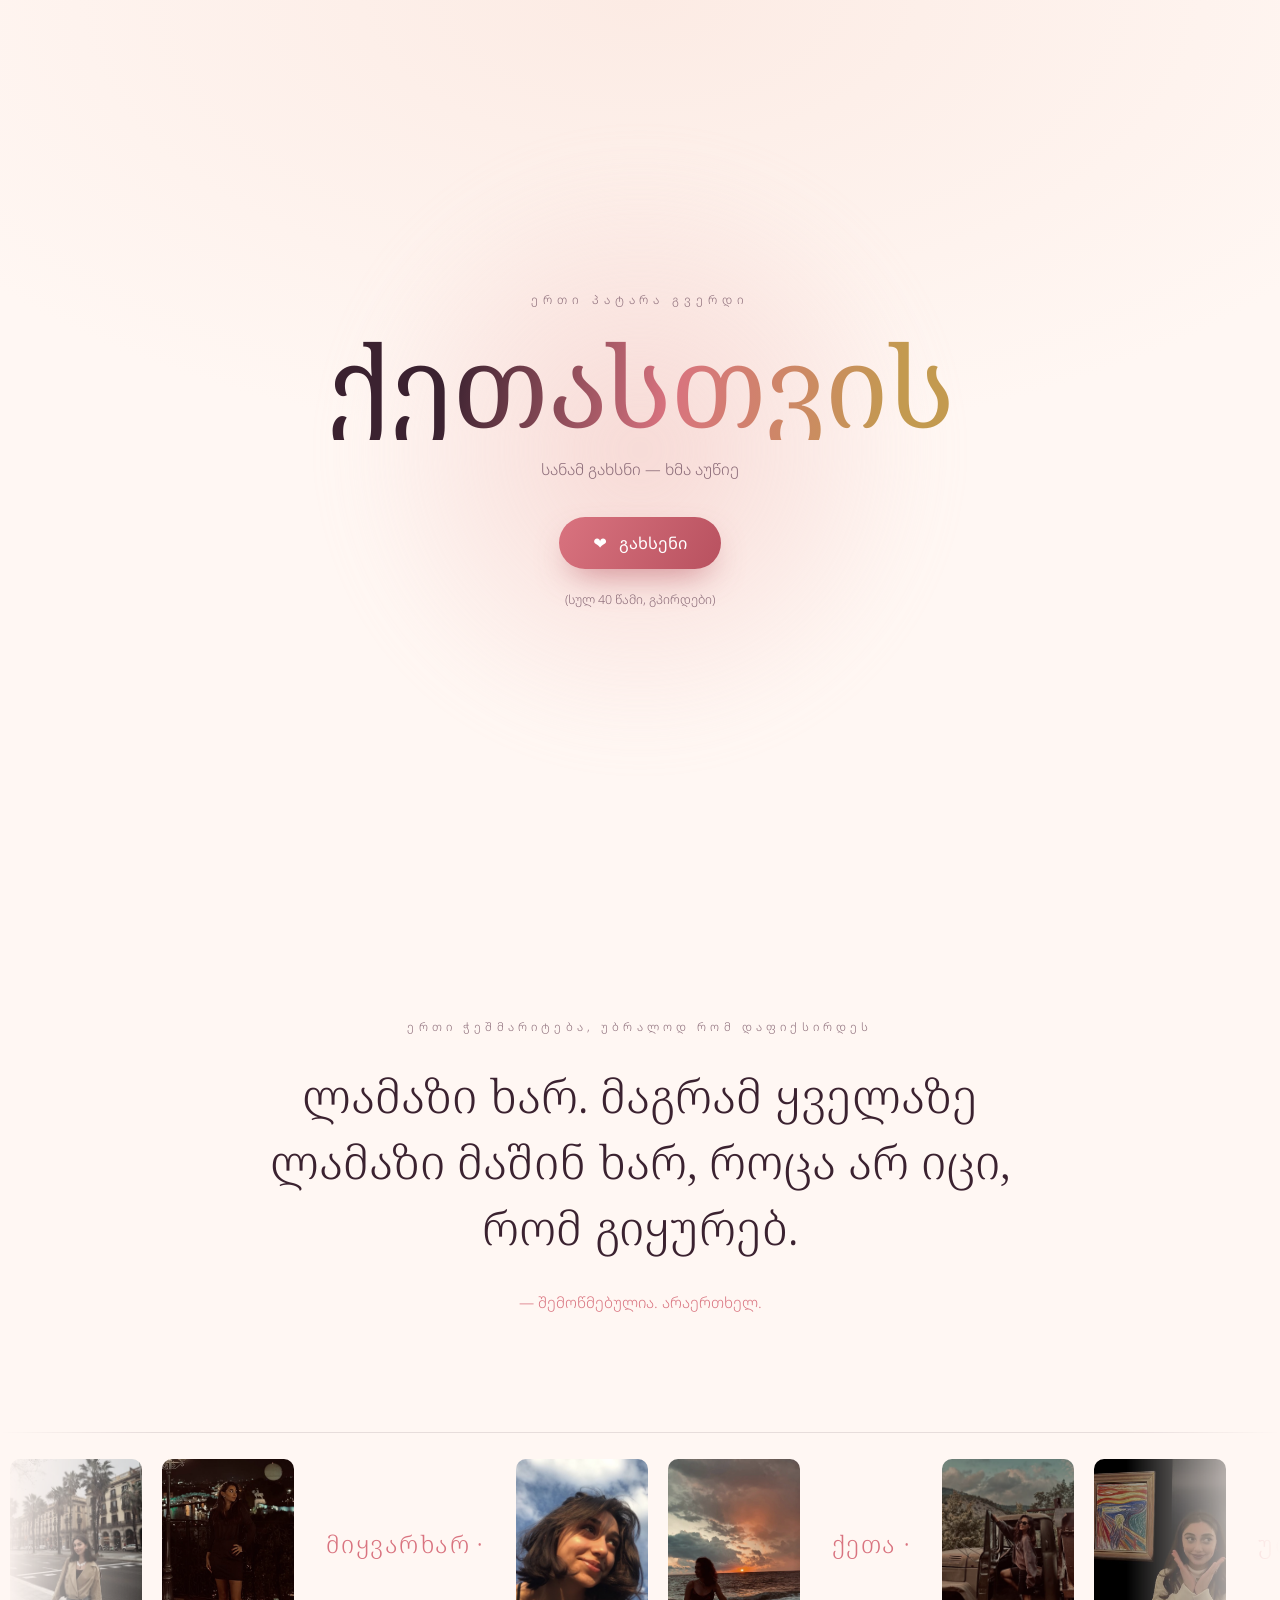
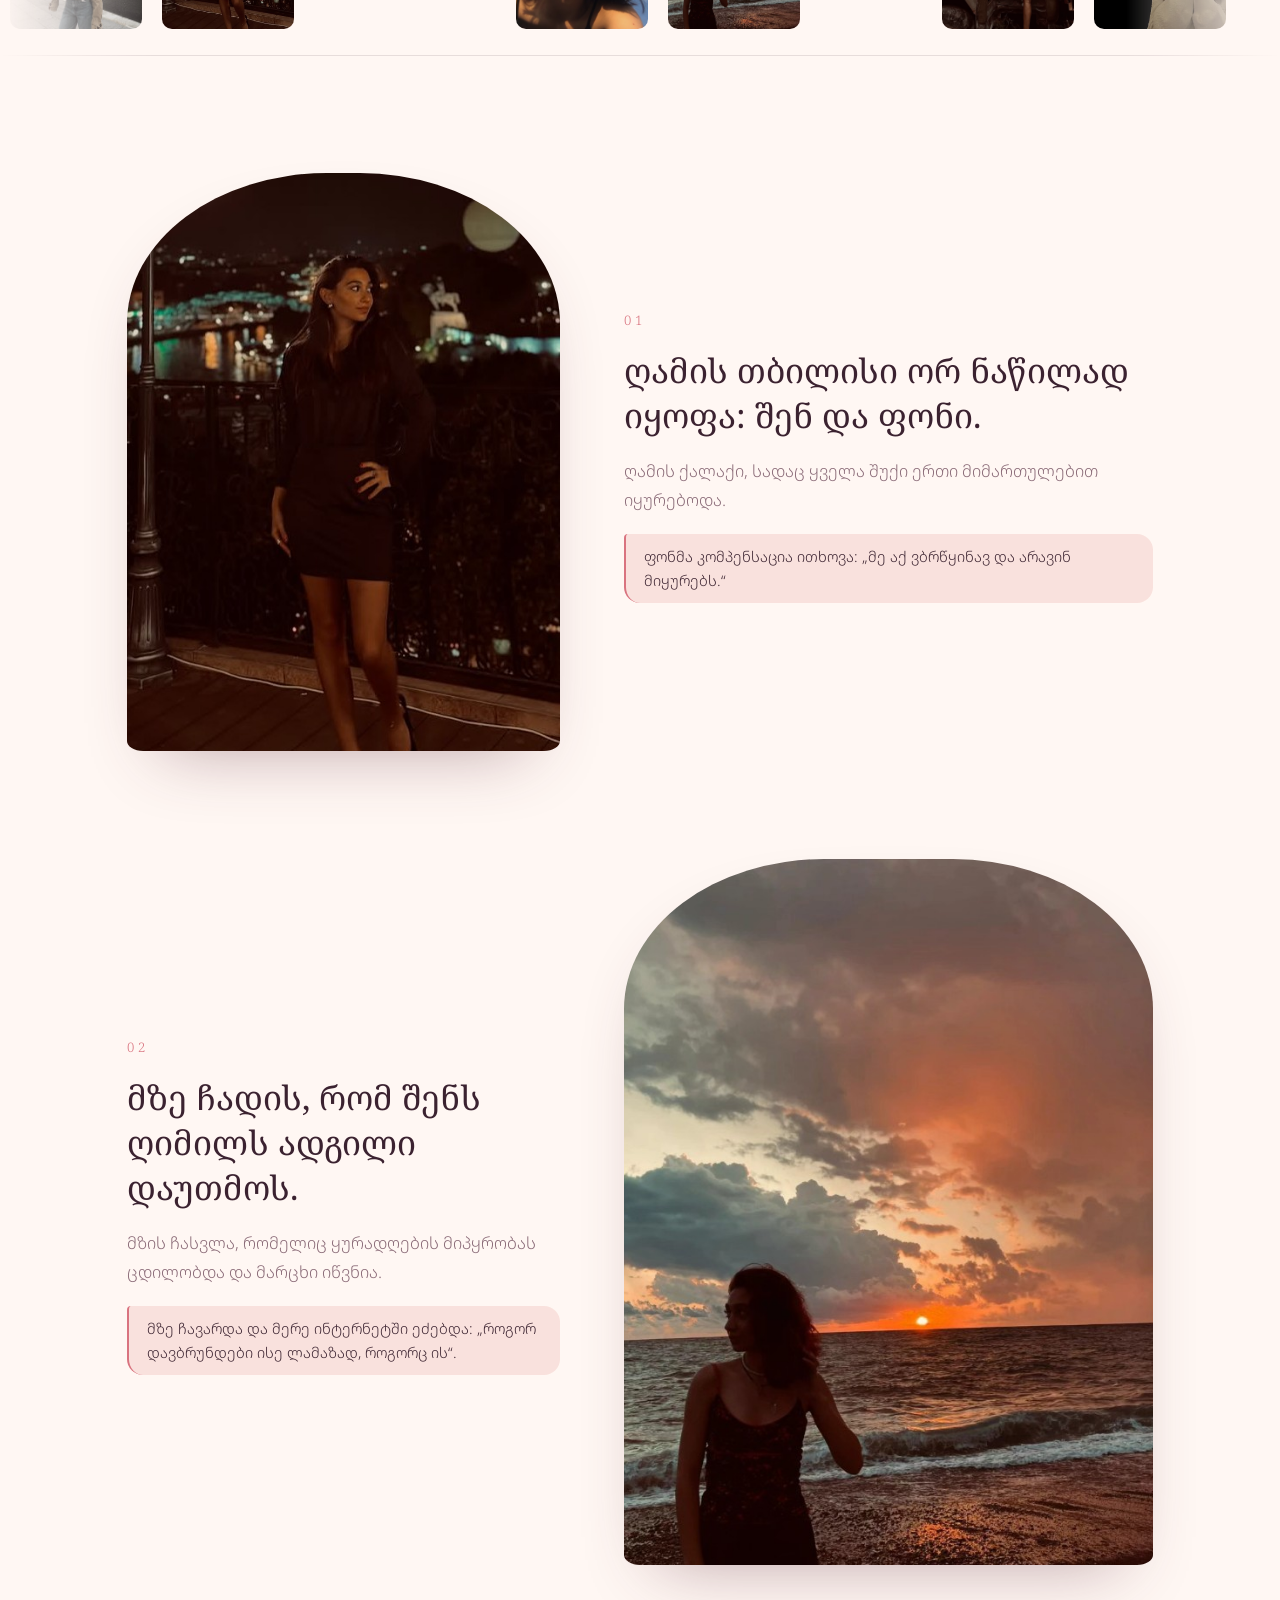
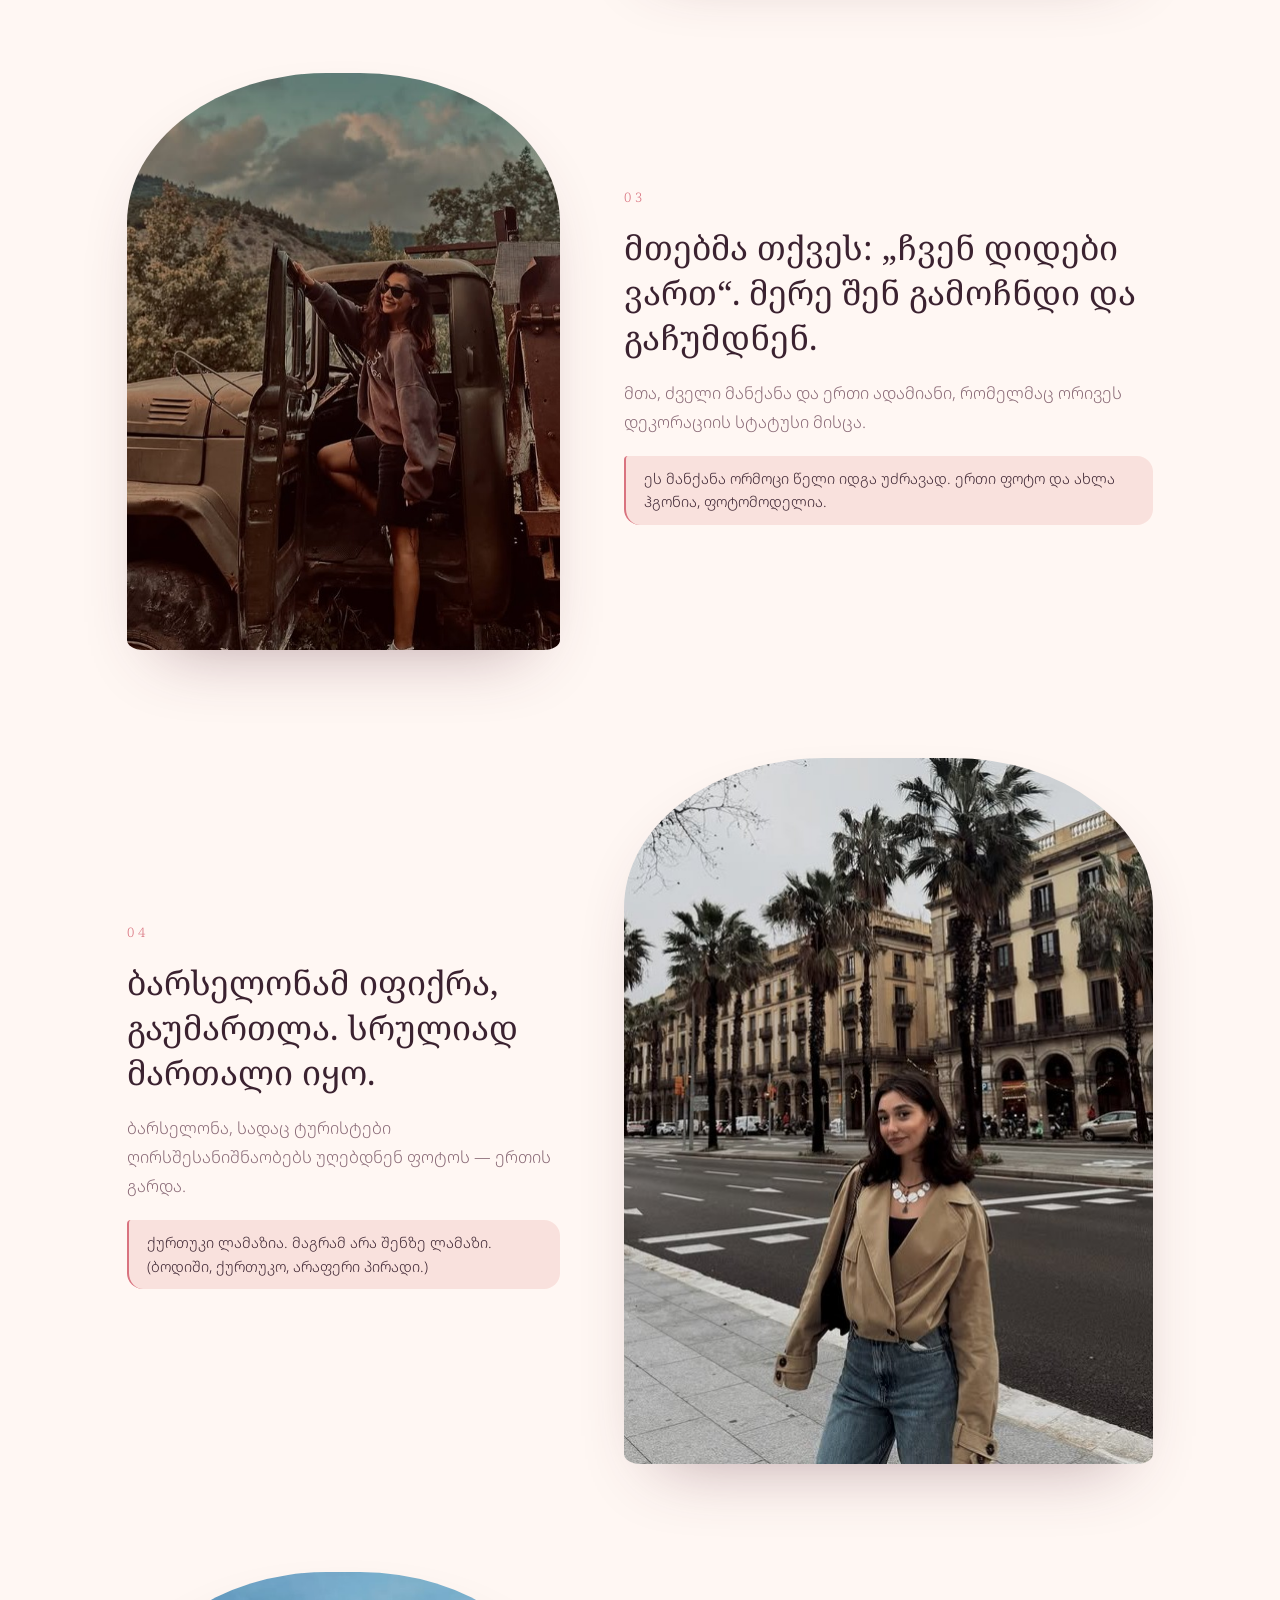
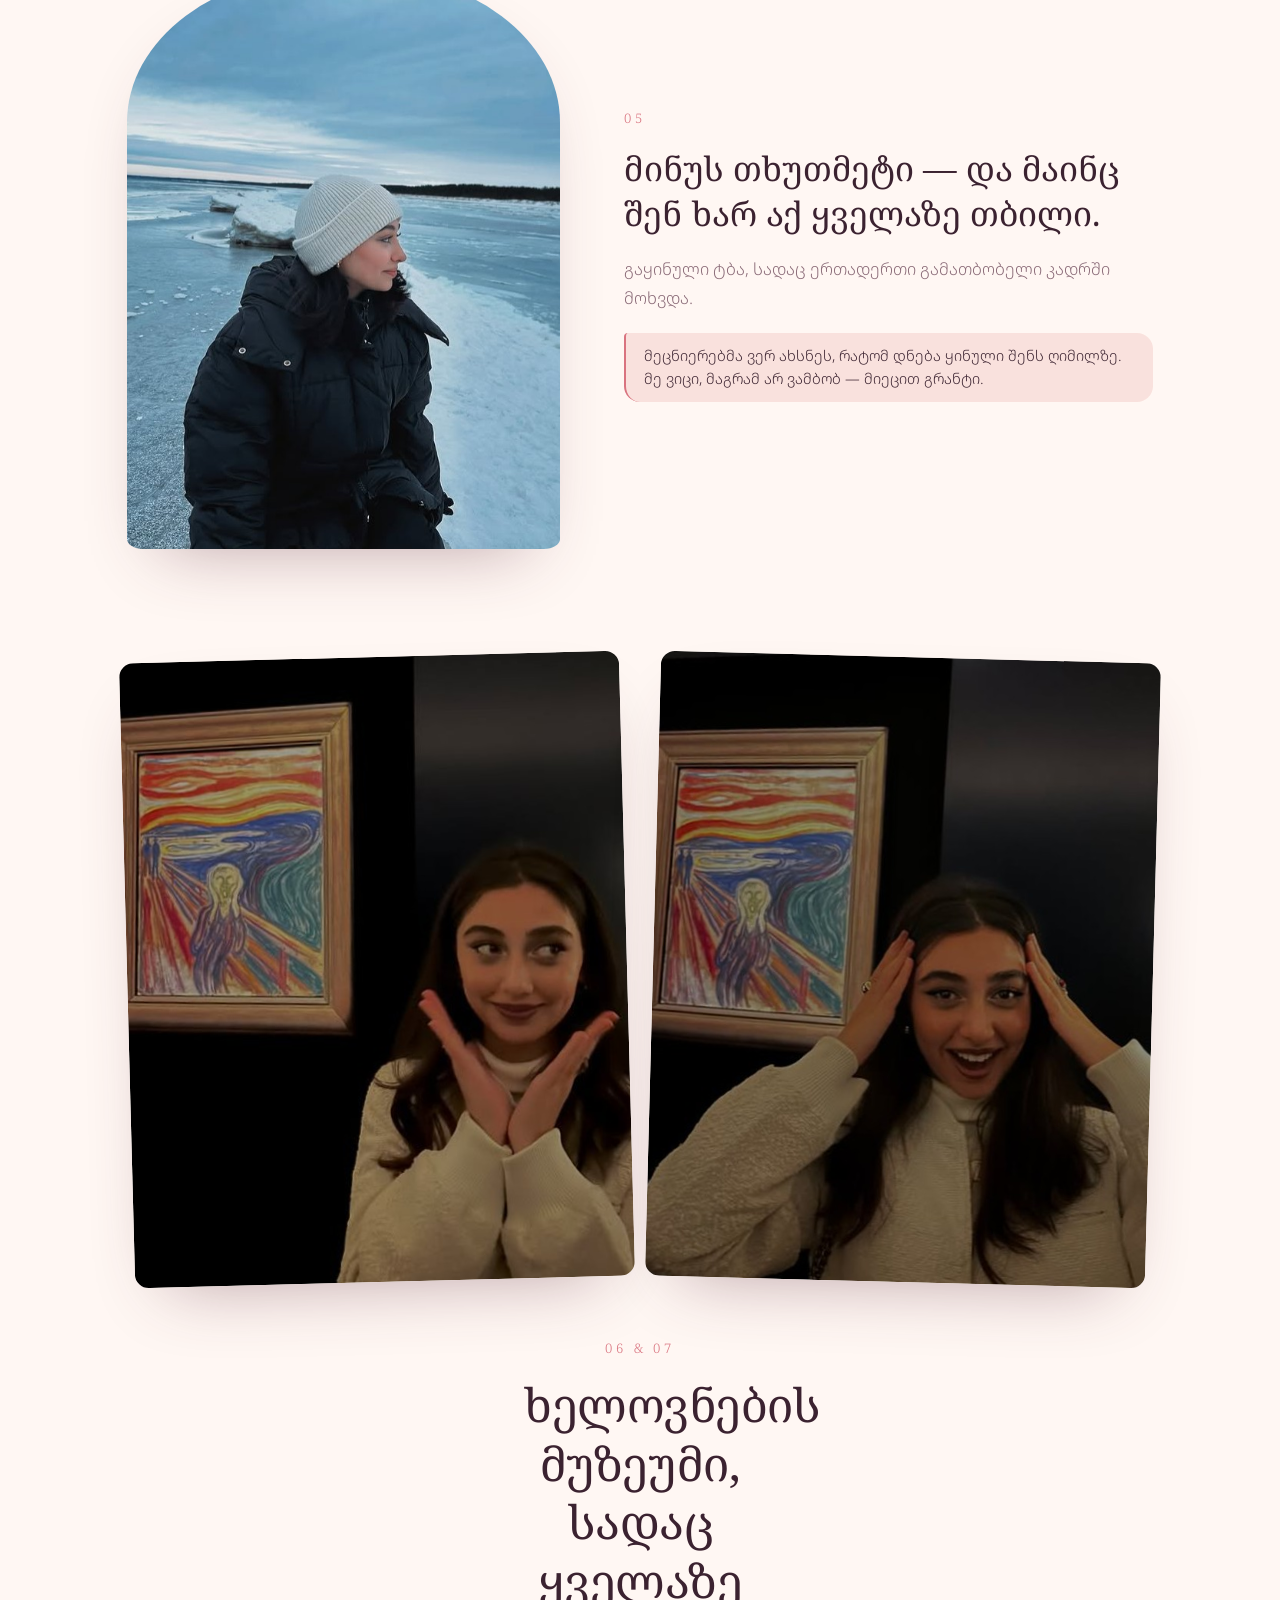
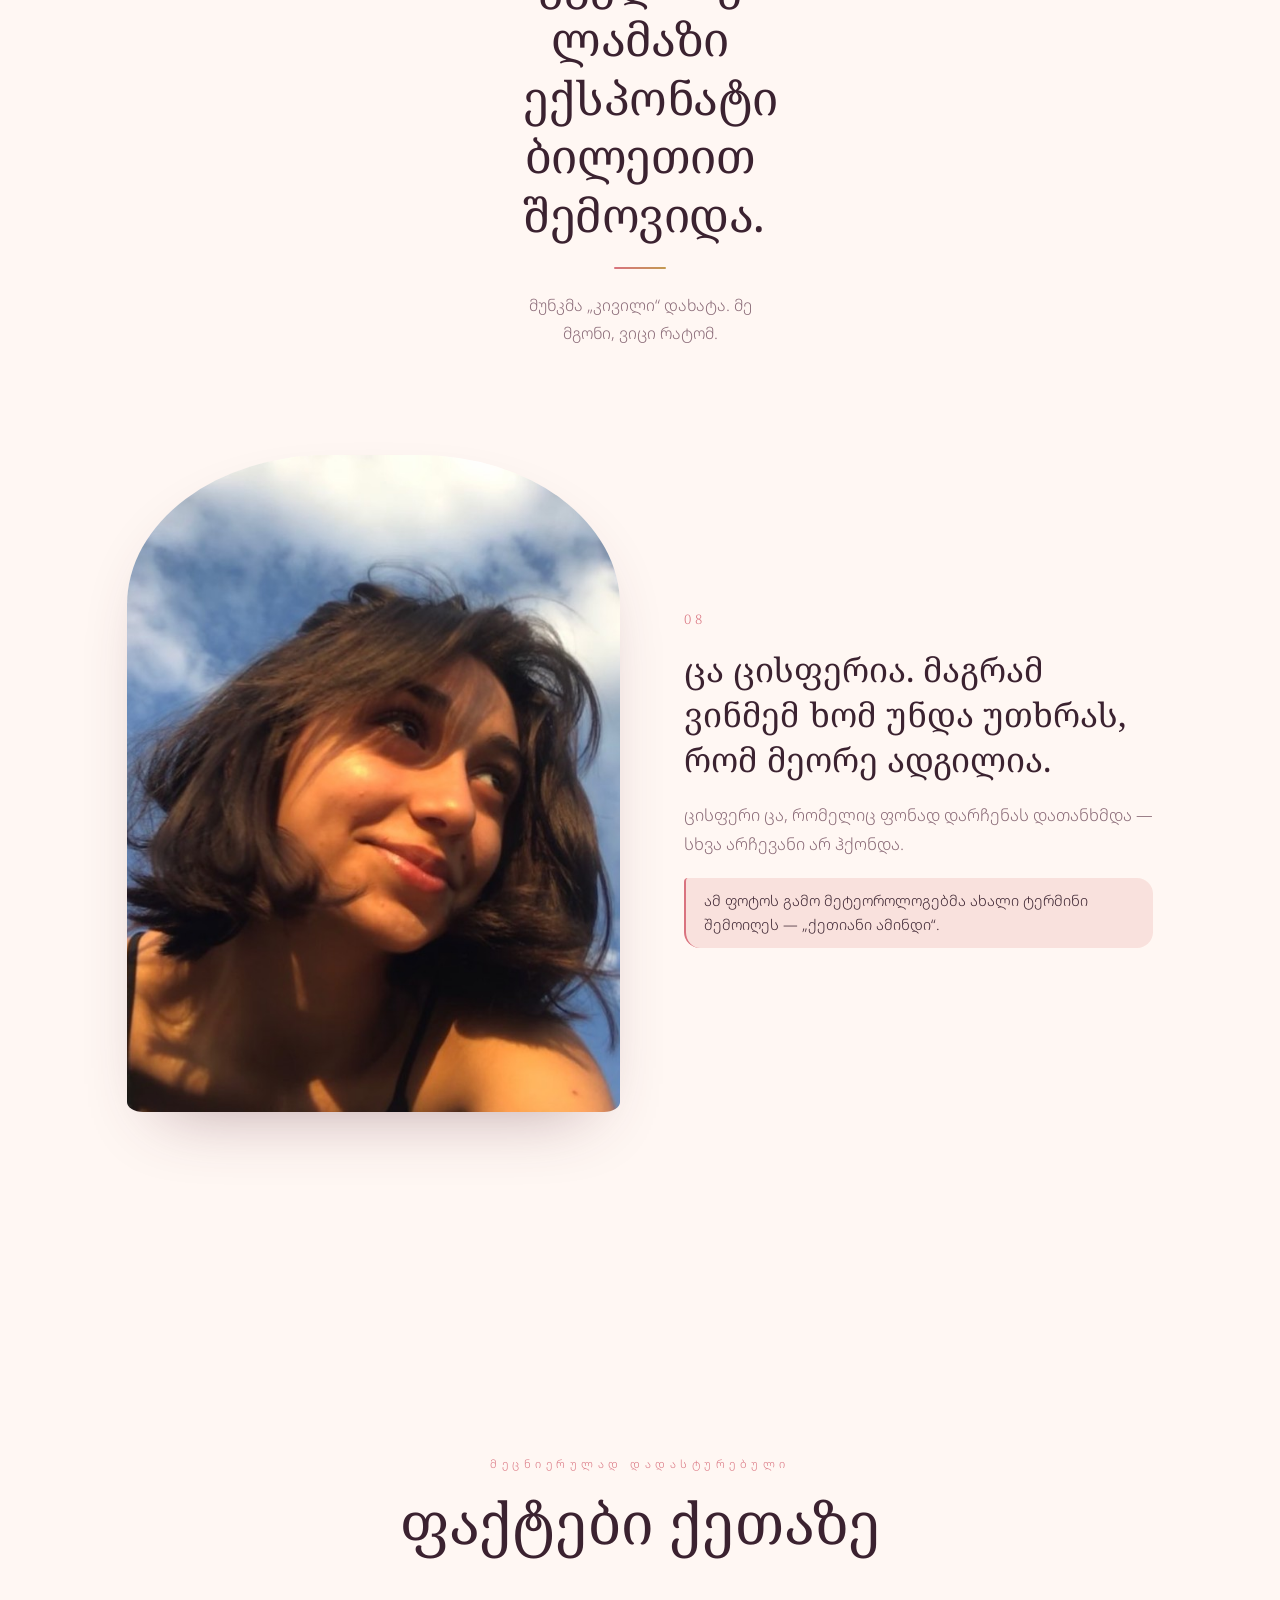
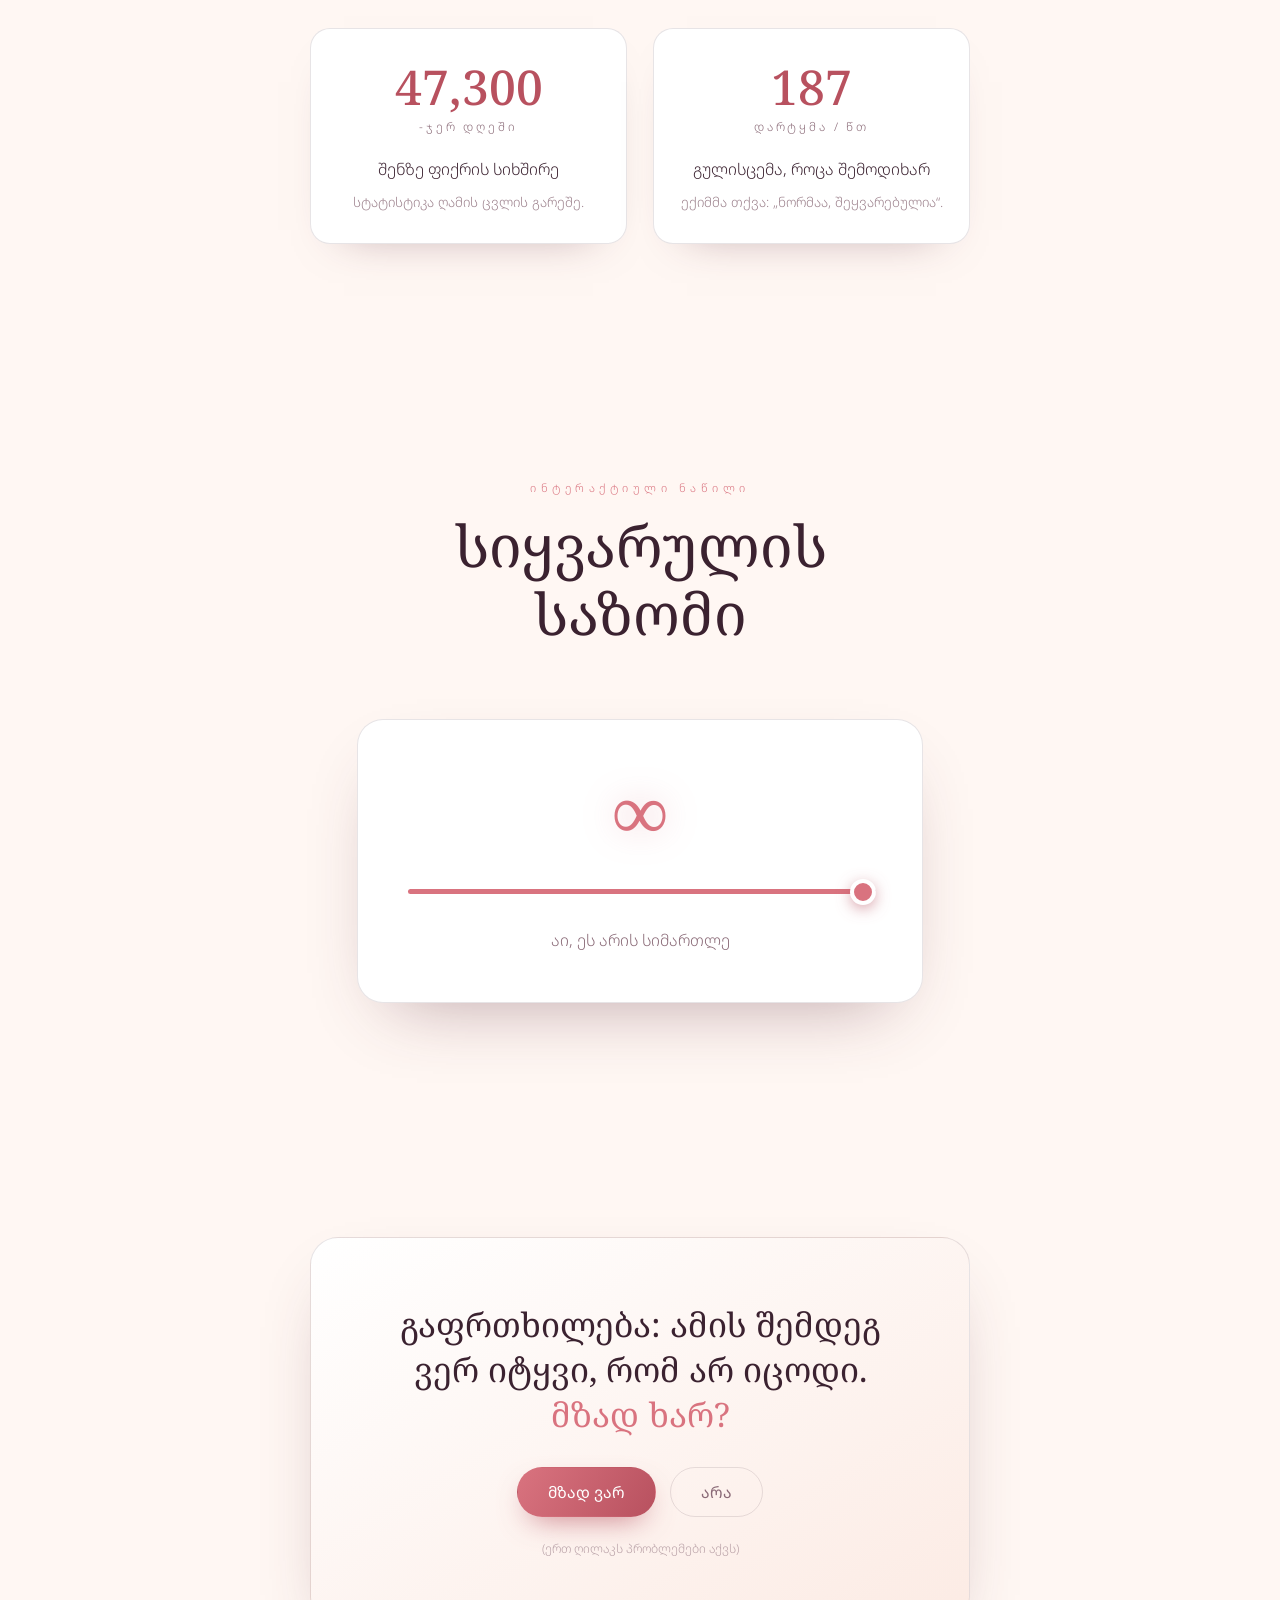
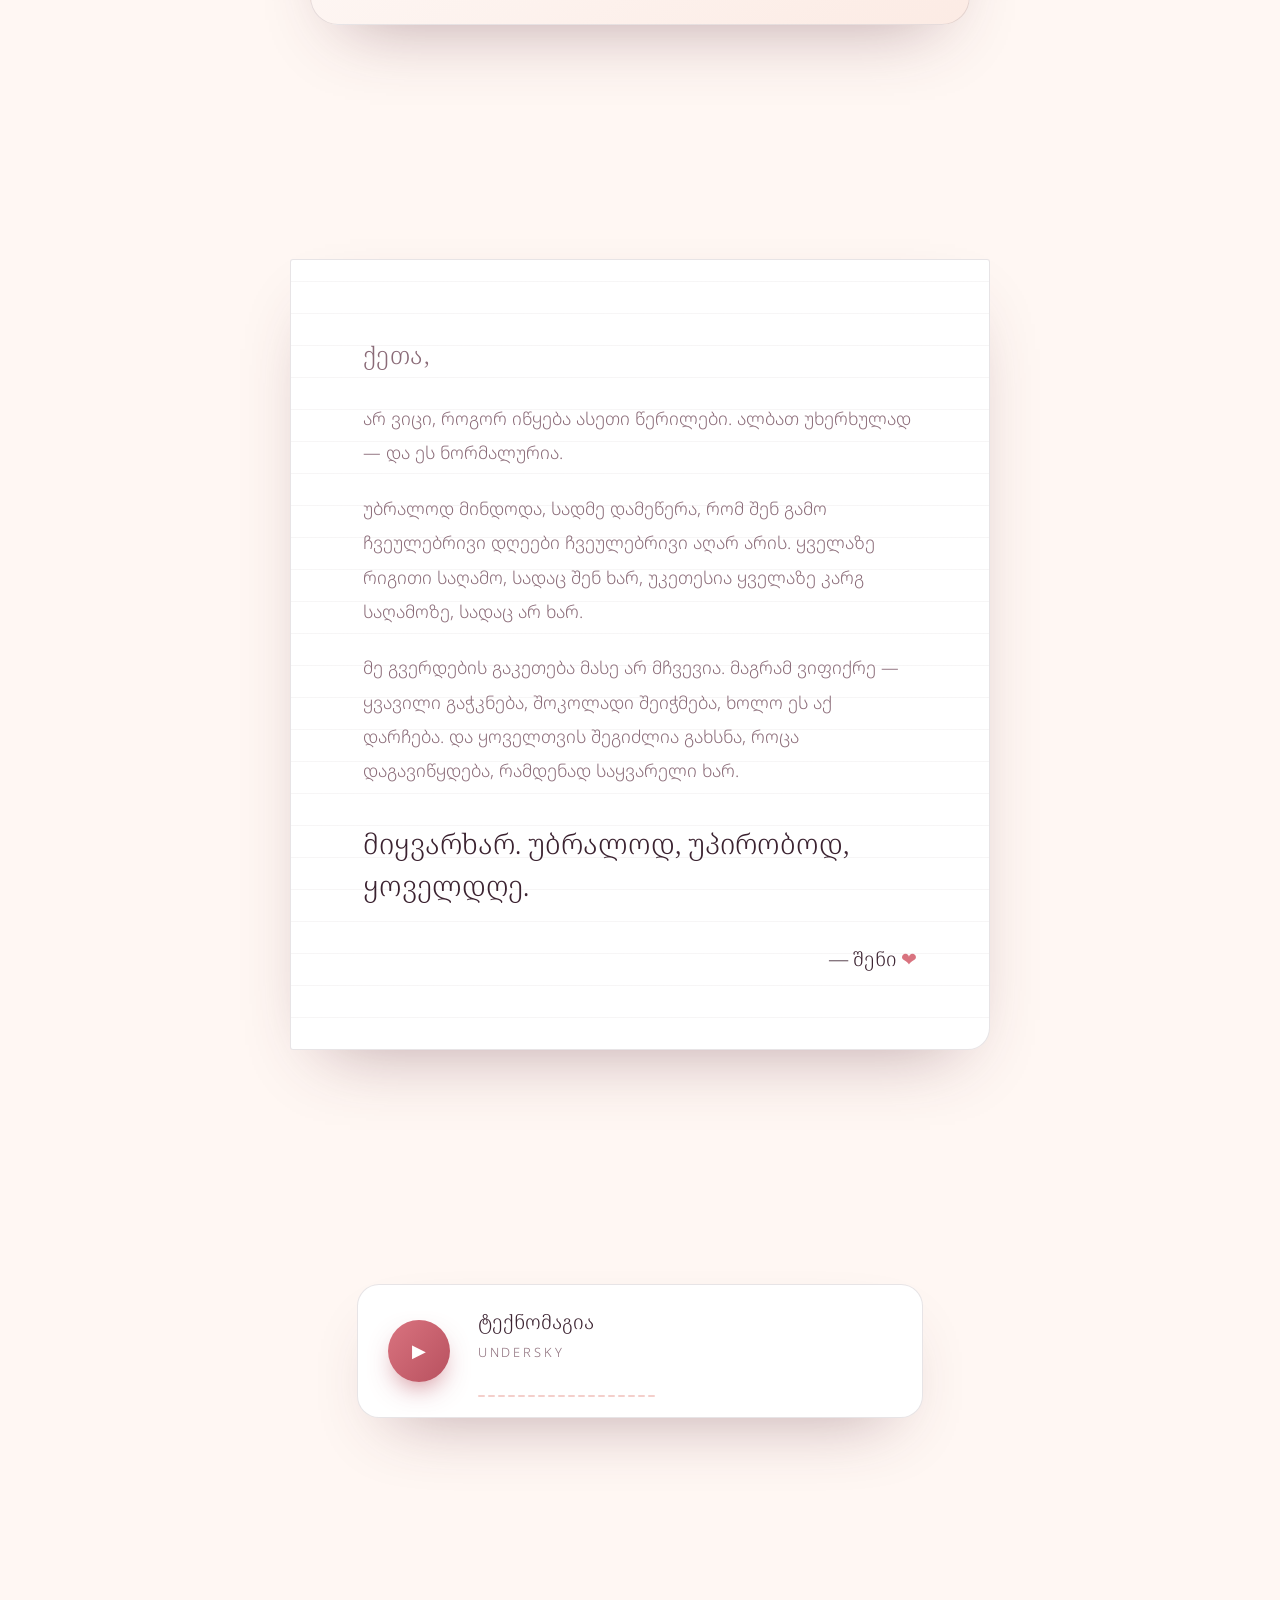
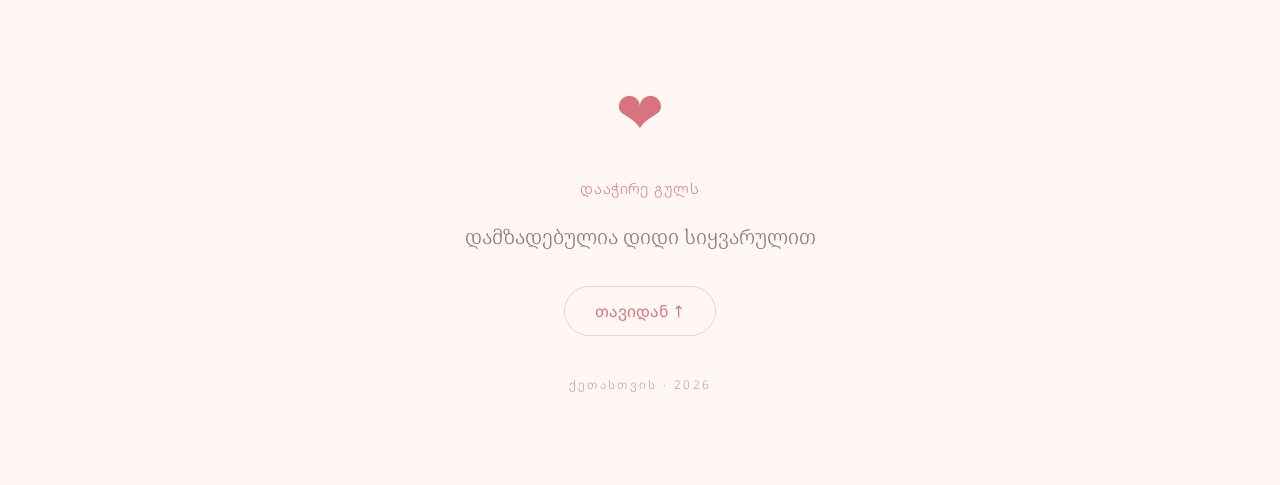
==== upload/index.html @ e8bcfc92 "Add files via upload" ====
<!DOCTYPE html>
<html lang="ka" data-theme="day">
<head>
<meta charset="utf-8">
<meta name="viewport" content="width=device-width, initial-scale=1">
<title>ქეთასთვის ❤</title>
<meta name="description" content="ერთი პატარა გვერდი, რომელიც მხოლოდ ერთი ადამიანისთვის დამზადდა.">
<link rel="icon" href="data:image/svg+xml,%3Csvg xmlns='http://www.w3.org/2000/svg' viewBox='0 0 100 100'%3E%3Ctext y='.9em' font-size='90'%3E%E2%9D%A4%EF%B8%8F%3C/text%3E%3C/svg%3E">
<link rel="preconnect" href="https://fonts.googleapis.com">
<link rel="preconnect" href="https://fonts.gstatic.com" crossorigin>
<link href="https://fonts.googleapis.com/css2?family=Noto+Serif+Georgian:wght@300;400;500;600;700&family=Noto+Sans+Georgian:wght@300;400;500;600&display=swap" rel="stylesheet">
<link rel="stylesheet" href="style.css">
<script>document.documentElement.classList.add("js")</script>
</head>
<body>

<!-- ══════════════ კარიბჭე ══════════════ -->
<div class="gate" id="gate">
  <div class="gate__glow"></div>
  <div class="gate__inner">
    <p class="gate__eyebrow">ერთი პატარა გვერდი</p>
    <h1 class="gate__title">ქეთასთვის</h1>
    <p class="gate__sub">სანამ გახსნი — ხმა აუწიე</p>
    <button class="gate__btn" id="gateBtn" type="button">
      <span class="gate__heart">❤</span>
      <span>გახსენი</span>
    </button>
    <p class="gate__hint">(სულ 40 წამი, გპირდები)</p>
  </div>
</div>

<!-- ══════════════ ფიქსირებული ინტერფეისი ══════════════ -->
<div class="progress" id="progress"></div>

<header class="topbar">
  <span class="topbar__mark">ქ &amp; მ<span class="topbar__dot">·</span><span class="topbar__year">2026</span></span>
  <div class="topbar__tools">
    <button class="pill" id="musicBtn" type="button" aria-label="მუსიკა">
      <span class="eq" aria-hidden="true"><i></i><i></i><i></i><i></i></span>
      <span class="pill__txt" id="musicTxt">ტექნომაგია</span>
    </button>
    <button class="pill pill--icon" id="themeBtn" type="button" aria-label="ღამის რეჟიმი">
      <span id="themeIco">☾</span>
    </button>
  </div>
</header>

<!-- ══════════════ ჰერო ══════════════ -->
<main>
<section class="hero" id="hero">
  <div class="blobs" aria-hidden="true">
    <span class="blob blob--1"></span>
    <span class="blob blob--2"></span>
    <span class="blob blob--3"></span>
  </div>
  <div class="floaters" id="floaters" aria-hidden="true"></div>

  <div class="hero__cards" id="heroCards" aria-hidden="true">
    <figure class="hcard hcard--a" data-depth="18"><img src="img/03-sky.jpg" alt=""></figure>
    <figure class="hcard hcard--b" data-depth="-26"><img src="img/01-barcelona.jpg" alt=""></figure>
    <figure class="hcard hcard--c" data-depth="30"><img src="img/08-winter.jpg" alt=""></figure>
  </div>

  <div class="hero__mid">
    <p class="eyebrow reveal">ეს გვერდი ეკუთვნის</p>
    <h1 class="hero__name" id="heroName" aria-label="ქეთა">ქეთა</h1>
    <p class="hero__type"><span id="typed"></span><span class="caret">|</span></p>
    <a class="hero__cue" href="#quote">
      <span>ჩამოსქროლე</span>
      <span class="hero__arrow">↓</span>
    </a>
  </div>
</section>

<!-- ══════════════ ციტატა ══════════════ -->
<section class="quote" id="quote">
  <p class="quote__small reveal">ერთი ჭეშმარიტება, უბრალოდ რომ დაფიქსირდეს</p>
  <blockquote class="quote__big reveal" data-split>
    ლამაზი ხარ. მაგრამ ყველაზე ლამაზი მაშინ ხარ, როცა არ იცი, რომ გიყურებ.
  </blockquote>
  <p class="quote__sign reveal">— შემოწმებულია. არაერთხელ.</p>
</section>

<!-- ══════════════ მარკიზა ══════════════ -->
<div class="marquee" aria-hidden="true">
  <div class="marquee__row" id="marqueeRow"></div>
</div>

<!-- ══════════════ გალერეა ══════════════ -->
<section class="gallery" id="gallery">
  <article class="shot reveal">
    <figure class="shot__img" data-zoom>
      <img src="img/02-night.jpg" alt="ქეთა ღამის თბილისის ფონზე" loading="lazy">
    </figure>
    <div class="shot__txt">
      <span class="shot__no">01</span>
      <h3>ღამის თბილისი ორ ნაწილად იყოფა: შენ და ფონი.</h3>
      <p>ღამის ქალაქი, სადაც ყველა შუქი ერთი მიმართულებით იყურებოდა.</p>
      <p class="joke">ფონმა კომპენსაცია ითხოვა: „მე აქ ვბრწყინავ და არავინ მიყურებს.“</p>
    </div>
  </article>

  <article class="shot shot--flip reveal">
    <figure class="shot__img" data-zoom>
      <img src="img/04-sunset.jpg" alt="ქეთა ზღვაზე, მზის ჩასვლა" loading="lazy">
    </figure>
    <div class="shot__txt">
      <span class="shot__no">02</span>
      <h3>მზე ჩადის, რომ შენს ღიმილს ადგილი დაუთმოს.</h3>
      <p>მზის ჩასვლა, რომელიც ყურადღების მიპყრობას ცდილობდა და მარცხი იწვნია.</p>
      <p class="joke">მზე ჩავარდა და მერე ინტერნეტში ეძებდა: „როგორ დავბრუნდები ისე ლამაზად, როგორც ის“.</p>
    </div>
  </article>

  <article class="shot reveal">
    <figure class="shot__img" data-zoom>
      <img src="img/05-mountains.jpg" alt="ქეთა მთებში, ძველი მანქანასთან" loading="lazy">
    </figure>
    <div class="shot__txt">
      <span class="shot__no">03</span>
      <h3>მთებმა თქვეს: „ჩვენ დიდები ვართ“. მერე შენ გამოჩნდი და გაჩუმდნენ.</h3>
      <p>მთა, ძველი მანქანა და ერთი ადამიანი, რომელმაც ორივეს დეკორაციის სტატუსი მისცა.</p>
      <p class="joke">ეს მანქანა ორმოცი წელი იდგა უძრავად. ერთი ფოტო და ახლა ჰგონია, ფოტომოდელია.</p>
    </div>
  </article>

  <article class="shot shot--flip reveal">
    <figure class="shot__img" data-zoom>
      <img src="img/01-barcelona.jpg" alt="ქეთა ბარსელონაში, პალმების ფონზე" loading="lazy">
    </figure>
    <div class="shot__txt">
      <span class="shot__no">04</span>
      <h3>ბარსელონამ იფიქრა, გაუმართლა. სრულიად მართალი იყო.</h3>
      <p>ბარსელონა, სადაც ტურისტები ღირსშესანიშნაობებს უღებდნენ ფოტოს — ერთის გარდა.</p>
      <p class="joke">ქურთუკი ლამაზია. მაგრამ არა შენზე ლამაზი. (ბოდიში, ქურთუკო, არაფერი პირადი.)</p>
    </div>
  </article>

  <article class="shot reveal">
    <figure class="shot__img" data-zoom>
      <img src="img/08-winter.jpg" alt="ქეთა ზამთარში, გაყინული ტბის პირას" loading="lazy">
    </figure>
    <div class="shot__txt">
      <span class="shot__no">05</span>
      <h3>მინუს თხუთმეტი — და მაინც შენ ხარ აქ ყველაზე თბილი.</h3>
      <p>გაყინული ტბა, სადაც ერთადერთი გამათბობელი კადრში მოხვდა.</p>
      <p class="joke">მეცნიერებმა ვერ ახსნეს, რატომ დნება ყინული შენს ღიმილზე. მე ვიცი, მაგრამ არ ვამბობ — მიეცით გრანტი.</p>
    </div>
  </article>

  <!-- დიპტიქი: მუზეუმი -->
  <article class="diptych reveal">
    <div class="diptych__pics">
      <figure data-zoom><img src="img/06-museum-a.jpg" alt="ქეთა მუზეუმში, „კივილის“ გვერდით" loading="lazy"></figure>
      <figure data-zoom><img src="img/07-museum-b.jpg" alt="ქეთა მუზეუმში იცინის" loading="lazy"></figure>
    </div>
    <div class="diptych__txt">
      <span class="shot__no">06 &amp; 07</span>
      <h3 class="diptych__big">ხელოვნების მუზეუმი, სადაც ყველაზე ლამაზი ექსპონატი ბილეთით შემოვიდა.</h3>
      <p>მუნკმა „კივილი“ დახატა. მე მგონი, ვიცი რატომ.</p>
    </div>
  </article>

  <article class="shot shot--wide reveal">
    <figure class="shot__img" data-zoom>
      <img src="img/03-sky.jpg" alt="ქეთა ცის ფონზე იღიმება" loading="lazy">
    </figure>
    <div class="shot__txt">
      <span class="shot__no">08</span>
      <h3>ცა ცისფერია. მაგრამ ვინმემ ხომ უნდა უთხრას, რომ მეორე ადგილია.</h3>
      <p>ცისფერი ცა, რომელიც ფონად დარჩენას დათანხმდა — სხვა არჩევანი არ ჰქონდა.</p>
      <p class="joke">ამ ფოტოს გამო მეტეოროლოგებმა ახალი ტერმინი შემოიღეს — „ქეთიანი ამინდი“.</p>
    </div>
  </article>
</section>

<!-- ══════════════ ფაქტები ══════════════ -->
<section class="facts" id="facts">
  <p class="section__label reveal">მეცნიერულად დადასტურებული</p>
  <h2 class="section__title reveal" data-split>ფაქტები ქეთაზე</h2>
  <div class="facts__grid">
    <div class="fact reveal">
      <strong class="fact__num" data-to="47300">0</strong>
      <span class="fact__unit">-ჯერ დღეში</span>
      <p class="fact__key">შენზე ფიქრის სიხშირე</p>
      <p class="fact__note">სტატისტიკა ღამის ცვლის გარეშე.</p>
    </div>
    <div class="fact reveal">
      <strong class="fact__num" data-to="187">0</strong>
      <span class="fact__unit">დარტყმა / წთ</span>
      <p class="fact__key">გულისცემა, როცა შემოდიხარ</p>
      <p class="fact__note">ექიმმა თქვა: „ნორმაა, შეყვარებულია“.</p>
    </div>
  </div>
</section>

<!-- ══════════════ საზომი ══════════════ -->
<section class="meter" id="meter">
  <p class="section__label reveal">ინტერაქტიული ნაწილი</p>
  <h2 class="section__title reveal" data-split>სიყვარულის საზომი</h2>
  <div class="meter__box reveal">
    <div class="meter__val" id="meterVal">∞</div>
    <input class="meter__range" id="meterRange" type="range" min="0" max="100" value="100" aria-label="სიყვარულის საზომი">
    <p class="meter__msg" id="meterMsg">აი, ეს არის სიმართლე</p>
  </div>
</section>

<!-- ══════════════ კითხვები ══════════════ -->
<section class="ask" id="ask">
  <div class="ask__card reveal">
    <div class="ask__step" id="q1">
      <h2>გაფრთხილება: ამის შემდეგ ვერ იტყვი, რომ არ იცოდი. <em>მზად ხარ?</em></h2>
      <div class="ask__btns">
        <button class="btn btn--yes" id="yes1" type="button">მზად ვარ</button>
        <button class="btn btn--no" id="no1" type="button">არა</button>
      </div>
      <p class="ask__hint" id="hint1">(ერთ ღილაკს პრობლემები აქვს)</p>
    </div>

    <div class="ask__step ask__step--hidden" id="q2">
      <h2>ეს გვერდი, ეს სიმღერა და ეს რვა ფოტო — სამივე ერთი ადამიანისთვისაა. <em>ახლა უკვე იცი, ვინ?</em></h2>
      <div class="ask__btns ask__btns--three">
        <button class="btn btn--soft" data-ans="a" type="button">ვიცოდი</button>
        <button class="btn btn--soft" data-ans="b" type="button">ეჭვი მქონდა</button>
        <button class="btn btn--soft" data-ans="c" type="button">ახლა ვიცი</button>
      </div>
    </div>

    <div class="ask__step ask__step--hidden" id="q3">
      <h2 id="ansTitle"></h2>
      <p id="ansText"></p>
      <button class="btn btn--ghost" id="again" type="button">კიდე ვიკითხო ↺</button>
    </div>
  </div>
</section>

<!-- ══════════════ წერილი ══════════════ -->
<section class="letter" id="letter">
  <div class="letter__paper reveal">
    <p class="letter__to">ქეთა,</p>
    <p>არ ვიცი, როგორ იწყება ასეთი წერილები. ალბათ უხერხულად — და ეს ნორმალურია.</p>
    <p>უბრალოდ მინდოდა, სადმე დამეწერა, რომ შენ გამო ჩვეულებრივი დღეები ჩვეულებრივი აღარ არის. ყველაზე რიგითი საღამო, სადაც შენ ხარ, უკეთესია ყველაზე კარგ საღამოზე, სადაც არ ხარ.</p>
    <p>მე გვერდების გაკეთება მასე არ მჩვევია. მაგრამ ვიფიქრე — ყვავილი გაჭკნება, შოკოლადი შეიჭმება, ხოლო ეს აქ დარჩება. და ყოველთვის შეგიძლია გახსნა, როცა დაგავიწყდება, რამდენად საყვარელი ხარ.</p>
    <p class="letter__big">მიყვარხარ. უბრალოდ, უპირობოდ, ყოველდღე.</p>
    <p class="letter__sign">— შენი <span class="letter__hb">❤</span></p>
  </div>
</section>

<!-- ══════════════ სიმღერა ══════════════ -->
<section class="song" id="song">
  <div class="player reveal">
    <button class="player__play" id="playBig" type="button" aria-label="დაკვრა">
      <span id="playIco">▶</span>
    </button>
    <div class="player__meta">
      <p class="player__name">ტექნომაგია</p>
      <p class="player__artist">Undersky</p>
      <div class="viz" id="viz" aria-hidden="true"></div>
    </div>
  </div>
</section>

<!-- ══════════════ ფინალი ══════════════ -->
<footer class="end" id="end">
  <div class="end__heart" id="endHeart">❤</div>
  <p class="end__msg" id="endMsg">დააჭირე გულს</p>
  <p class="end__txt">დამზადებულია დიდი სიყვარულით</p>
  <button class="btn btn--ghost" id="toTop" type="button">თავიდან ↑</button>
  <p class="end__tiny">ქეთასთვის · 2026</p>
</footer>
</main>

<!-- ══════════════ ლაითბოქსი ══════════════ -->
<div class="lightbox" id="lightbox" role="dialog" aria-modal="true" aria-label="ფოტო">
  <img id="lightboxImg" src="" alt="">
  <button class="lightbox__x" id="lightboxX" type="button" aria-label="დახურვა">×</button>
</div>

<audio id="audio" loop preload="auto" src="music/technomagia.mp3"></audio>
<div id="ytHost" class="yt-host" aria-hidden="true"></div>

<script src="app.js"></script>
</body>
</html>
---- upload/style.css ----
/* ══════════════════════════════════════════════════════════
   ქეთასთვის — stylesheet
   ══════════════════════════════════════════════════════════ */

:root{
  --bg:#FFF7F3;
  --bg-2:#FCEBE4;
  --card:#FFFFFF;
  --ink:#3B2230;
  --ink-soft:#8A6A77;
  --rose:#D9737F;
  --rose-deep:#B8515F;
  --rose-lt:#F4CFCB;
  --gold:#C39A50;
  --line:rgba(59,34,48,.12);
  --shadow:0 30px 70px -35px rgba(94,45,60,.45);
  --serif:"Noto Serif Georgian","Sylfaen",Georgia,serif;
  --sans:"Noto Sans Georgian","Sylfaen",system-ui,sans-serif;
}

[data-theme="night"]{
  --bg:#170E14;
  --bg-2:#241520;
  --card:#22141D;
  --ink:#F7E9E4;
  --ink-soft:#C09BA6;
  --rose:#EE8F98;
  --rose-deep:#F4AEB4;
  --rose-lt:#532934;
  --gold:#E3C285;
  --line:rgba(247,233,228,.14);
  --shadow:0 30px 70px -35px rgba(0,0,0,.75);
}

*,*::before,*::after{box-sizing:border-box}

html{scroll-behavior:smooth}

body{
  margin:0;
  background:var(--bg);
  color:var(--ink);
  font-family:var(--sans);
  font-weight:300;
  line-height:1.75;
  -webkit-font-smoothing:antialiased;
  overflow-x:hidden;
  transition:background-color .7s ease,color .7s ease;
}

body.locked{overflow:hidden;height:100vh}
body.no-scroll{overflow:hidden}

img{max-width:100%;display:block}
a{color:var(--rose-deep);text-decoration:none;border-bottom:1px solid var(--rose-lt)}
a:hover{border-bottom-color:var(--rose)}

::selection{background:var(--rose-lt);color:var(--ink)}

/* ─────────────  კარიბჭე  ───────────── */
.gate{
  position:fixed;inset:0;z-index:100;
  display:none;place-items:center;
  background:
    radial-gradient(120% 90% at 50% 0%,var(--bg-2) 0%,var(--bg) 55%);
  text-align:center;
  transition:opacity 1.1s ease,transform 1.3s cubic-bezier(.65,0,.35,1);
}
.js .gate{display:grid}
.gate.is-open{opacity:0;transform:scale(1.12);pointer-events:none}
.gate__glow{
  position:absolute;width:min(78vmin,620px);aspect-ratio:1;
  background:radial-gradient(circle,var(--rose-lt) 0%,transparent 68%);
  filter:blur(28px);opacity:.75;
  animation:breathe 5.5s ease-in-out infinite;
}
.gate__inner{position:relative;padding:0 24px}
.gate__eyebrow{
  font-size:.74rem;letter-spacing:.42em;text-transform:uppercase;
  color:var(--ink-soft);margin:0 0 18px;
  animation:up .9s .1s both;
}
.gate__title{
  font-family:var(--serif);font-weight:400;
  font-size:clamp(3rem,13vw,7rem);line-height:1;margin:0;
  letter-spacing:-.01em;
  background:linear-gradient(100deg,var(--ink) 20%,var(--rose) 55%,var(--gold) 90%);
  -webkit-background-clip:text;background-clip:text;color:transparent;
  animation:up 1.1s .2s both;
}
.gate__sub{
  color:var(--ink-soft);margin:16px 0 34px;font-size:.98rem;
  animation:up 1s .45s both;
}
.gate__btn{
  display:inline-flex;align-items:center;gap:12px;
  font-family:var(--sans);font-size:1.02rem;font-weight:400;
  padding:15px 34px;border-radius:999px;cursor:pointer;
  color:#fff;border:none;
  background:linear-gradient(120deg,var(--rose) 0%,var(--rose-deep) 100%);
  box-shadow:0 14px 34px -12px rgba(184,81,95,.75);
  animation:up 1s .62s both;
  transition:transform .35s cubic-bezier(.34,1.56,.64,1),box-shadow .35s;
}
.gate__btn:hover{transform:translateY(-3px) scale(1.04);box-shadow:0 20px 40px -12px rgba(184,81,95,.85)}
.gate__btn:active{transform:scale(.97)}
.gate__heart{display:inline-block;animation:beat 1.25s ease-in-out infinite}
.gate__hint{
  font-size:.78rem;color:var(--ink-soft);opacity:.7;margin:20px 0 0;
  animation:up 1s .8s both;
}

/* ─────────────  ფიქსირებული  ───────────── */
.progress{
  position:fixed;top:0;left:0;height:2px;width:0;z-index:90;
  background:linear-gradient(90deg,var(--rose),var(--gold));
}
.topbar{
  position:fixed;top:0;left:0;right:0;z-index:80;
  display:flex;align-items:center;justify-content:space-between;
  padding:18px clamp(16px,4vw,46px);
  pointer-events:none;
  opacity:0;transform:translateY(-14px);
  transition:opacity 1s .5s ease,transform 1s .5s ease;
}
.is-live .topbar{opacity:1;transform:none}
.topbar *{pointer-events:auto}
.topbar__mark{
  font-family:var(--serif);font-size:.9rem;letter-spacing:.14em;
  color:var(--ink-soft);
}
.topbar__dot{margin:0 8px;opacity:.6}
.topbar__year{font-size:.76rem;letter-spacing:.2em}
.topbar__tools{display:flex;gap:10px}
.pill{
  display:inline-flex;align-items:center;gap:9px;
  font-family:var(--sans);font-size:.78rem;color:var(--ink);
  background:var(--card);
  background:color-mix(in srgb,var(--card) 72%,transparent);
  border:1px solid var(--line);border-radius:999px;
  padding:8px 15px;cursor:pointer;
  backdrop-filter:blur(10px);
  transition:transform .3s,border-color .3s,background .3s;
}
.pill:hover{transform:translateY(-2px);border-color:var(--rose)}
.pill--icon{padding:8px 12px;font-size:.95rem}
.pill__txt{letter-spacing:.06em}

/* ეკვალაიზერი */
.eq{display:flex;align-items:flex-end;gap:2px;height:12px}
.eq i{width:2px;height:30%;background:var(--rose);border-radius:2px}
.is-playing .eq i{animation:eq .9s ease-in-out infinite}
.is-playing .eq i:nth-child(2){animation-duration:.66s}
.is-playing .eq i:nth-child(3){animation-duration:1.1s}
.is-playing .eq i:nth-child(4){animation-duration:.8s}

/* ─────────────  ჰერო  ───────────── */
.hero{
  position:relative;min-height:100vh;min-height:100svh;
  display:grid;place-items:center;
  padding:110px 22px 70px;overflow:hidden;
}
.blobs{position:absolute;inset:0;pointer-events:none}
.blob{
  position:absolute;display:block;filter:blur(60px);opacity:.55;
  border-radius:48% 52% 60% 40%/50% 45% 55% 50%;
}
.blob--1{width:46vmax;aspect-ratio:1;left:-14vmax;top:-10vmax;
  background:radial-gradient(circle,var(--rose-lt),transparent 70%);
  animation:morph 19s ease-in-out infinite}
.blob--2{width:38vmax;aspect-ratio:1;right:-12vmax;top:16vmax;
  background:radial-gradient(circle,color-mix(in srgb,var(--gold) 45%,transparent),transparent 70%);
  animation:morph 24s ease-in-out infinite reverse}
.blob--3{width:30vmax;aspect-ratio:1;left:30%;bottom:-14vmax;
  background:radial-gradient(circle,color-mix(in srgb,var(--rose) 35%,transparent),transparent 70%);
  animation:morph 28s 2s ease-in-out infinite}

.floaters{position:absolute;inset:0;pointer-events:none;overflow:hidden}
.floaters span{
  position:absolute;bottom:-8%;
  color:var(--rose);opacity:0;
  animation:rise linear infinite;
  will-change:transform,opacity;
}

.hero__cards{position:absolute;inset:0;pointer-events:none}
.hcard{
  position:absolute;margin:0;width:clamp(96px,13vw,178px);
  border-radius:14px;overflow:hidden;
  box-shadow:var(--shadow);
  background:var(--card);padding:7px 7px 24px;
  transition:transform .8s cubic-bezier(.22,1,.36,1);
  animation:cardIn 1.4s cubic-bezier(.22,1,.36,1) both;
}
.hcard img{border-radius:8px;aspect-ratio:3/4;object-fit:cover}
.hcard--a{left:7%;top:16%;transform:rotate(-7deg);animation-delay:.9s}
.hcard--b{right:8%;top:30%;transform:rotate(6deg);animation-delay:1.15s}
.hcard--c{left:15%;bottom:11%;transform:rotate(4deg);animation-delay:1.4s}

.hero__mid{position:relative;text-align:center;z-index:2}
.eyebrow{
  font-size:.7rem;letter-spacing:.44em;text-transform:uppercase;
  color:var(--ink-soft);margin:0 0 14px;
}
.hero__name{
  font-family:var(--serif);font-weight:400;margin:0;
  font-size:clamp(4.4rem,19vw,14rem);line-height:.92;
  letter-spacing:-.02em;
}
.hero__name span{
  display:inline-block;
  background:linear-gradient(170deg,var(--ink) 25%,var(--rose) 70%,var(--gold) 100%);
  -webkit-background-clip:text;background-clip:text;color:transparent;
  animation:letterIn 1.15s cubic-bezier(.22,1,.36,1) both;
  animation-delay:calc(.25s + var(--i)*.09s);
}
.hero__type{
  font-size:clamp(.95rem,2.6vw,1.22rem);color:var(--ink-soft);
  margin:20px 0 0;min-height:1.8em;letter-spacing:.02em;
}
.caret{color:var(--rose);animation:blink 1s steps(2) infinite;margin-left:1px}
.hero__cue{
  display:inline-flex;flex-direction:column;align-items:center;gap:6px;
  margin-top:clamp(34px,7vh,70px);
  font-size:.72rem;letter-spacing:.3em;text-transform:uppercase;
  color:var(--ink-soft);border:none;
  animation:up 1s 2s both;
}
.hero__cue:hover{color:var(--rose)}
.hero__arrow{display:block;font-size:1.1rem;animation:bob 1.9s ease-in-out infinite}

/* ─────────────  საერთო სექციები  ───────────── */
section{position:relative;padding:clamp(80px,13vh,150px) clamp(20px,6vw,80px)}
.section__label{
  font-size:.7rem;letter-spacing:.4em;text-transform:uppercase;
  color:var(--rose);text-align:center;margin:0 0 14px;
}
.section__title{
  font-family:var(--serif);font-weight:400;text-align:center;
  font-size:clamp(1.9rem,6vw,3.6rem);line-height:1.18;
  margin:0 auto clamp(46px,8vh,86px);max-width:19ch;
}
[data-split] span{
  display:inline-block;
  animation:letterIn .9s cubic-bezier(.22,1,.36,1) both;
  animation-play-state:paused;
  animation-delay:calc(var(--i)*.035s);
}
.is-in[data-split] span{animation-play-state:running}

/* reveal — იმალება მხოლოდ მაშინ, როცა JS მუშაობს */
.js .reveal{opacity:0;transform:translateY(34px);filter:blur(6px);
  transition:opacity 1s cubic-bezier(.22,1,.36,1),transform 1s cubic-bezier(.22,1,.36,1),filter 1s}
.js .reveal.is-in{opacity:1;transform:none;filter:none}

/* ─────────────  ციტატა  ───────────── */
.quote{text-align:center;max-width:960px;margin:0 auto}
.quote__small{
  font-size:.72rem;letter-spacing:.36em;text-transform:uppercase;
  color:var(--ink-soft);margin:0 0 26px;
}
.quote__big{
  font-family:var(--serif);font-weight:300;margin:0;
  font-size:clamp(1.5rem,4.6vw,2.9rem);line-height:1.42;
}
.quote__sign{color:var(--rose);margin:28px 0 0;font-size:.95rem}

/* ─────────────  მარკიზა  ───────────── */
.marquee{
  overflow:hidden;padding:26px 0;
  border-top:1px solid var(--line);border-bottom:1px solid var(--line);
  -webkit-mask-image:linear-gradient(90deg,transparent,#000 12%,#000 88%,transparent);
  mask-image:linear-gradient(90deg,transparent,#000 12%,#000 88%,transparent);
}
.marquee__row{display:flex;width:max-content;animation:slide 46s linear infinite}
.marquee__row:hover{animation-play-state:paused}
.marquee__row figure{margin:0 10px;width:132px;flex:none}
.marquee__row img{
  height:170px;width:132px;object-fit:cover;border-radius:10px;
  filter:grayscale(.25) saturate(1.05);
  transition:filter .5s,transform .5s;
}
.marquee__row img:hover{filter:none;transform:scale(1.06) rotate(-1.5deg)}
.marquee__row b{
  font-family:var(--serif);font-weight:300;color:var(--rose);
  align-self:center;margin:0 22px;font-size:1.5rem;white-space:nowrap;
  letter-spacing:.06em;
}

/* ─────────────  გალერეა  ───────────── */
.gallery{max-width:1180px;margin:0 auto}
.shot{
  display:grid;gap:clamp(26px,5vw,68px);align-items:center;
  grid-template-columns:minmax(0,.9fr) minmax(0,1.1fr);
  margin:0 0 clamp(70px,12vh,140px);
}
.shot--flip .shot__img{order:2}
.shot--wide{grid-template-columns:minmax(0,1.05fr) minmax(0,1fr)}
.shot__img{
  margin:0;overflow:hidden;position:relative;
  border-radius:200px 200px 16px 16px/150px 150px 10px 10px;
  box-shadow:var(--shadow);
  transform-style:preserve-3d;
}
.shot__img::after{
  content:"";position:absolute;inset:0;
  background:linear-gradient(180deg,transparent 55%,rgba(95,42,56,.22));
  opacity:0;transition:opacity .6s;
}
.shot__img:hover::after{opacity:1}
.shot__img img{
  aspect-ratio:3/4;object-fit:cover;width:100%;
  transform:scale(1.12);transition:transform 1.6s cubic-bezier(.22,1,.36,1);
  cursor:zoom-in;
}
.is-in .shot__img img{transform:scale(1)}
.shot__img:hover img{transform:scale(1.07)}
.shot__no{
  font-family:var(--serif);font-size:.82rem;letter-spacing:.3em;
  color:var(--rose);display:block;margin-bottom:16px;
}
.shot__txt h3{
  font-family:var(--serif);font-weight:400;
  font-size:clamp(1.3rem,3.2vw,2.1rem);line-height:1.34;
  margin:0 0 18px;
}
.shot__txt p{margin:0 0 12px;color:var(--ink-soft);font-size:clamp(.94rem,1.6vw,1.04rem)}
.joke{
  display:inline-block;margin-top:8px !important;
  background:var(--rose-lt);
  background:color-mix(in srgb,var(--rose-lt) 55%,transparent);
  color:var(--ink) !important;
  padding:11px 18px;border-radius:4px 16px 16px 16px;
  font-size:.92rem !important;line-height:1.6;
  border-left:2px solid var(--rose);
  transition:transform .4s cubic-bezier(.34,1.56,.64,1);
}
.joke:hover{transform:rotate(-1deg) translateY(-3px)}

/* დიპტიქი */
.diptych{margin:0 0 clamp(70px,12vh,140px)}
.diptych__pics{display:grid;grid-template-columns:1fr 1fr;gap:clamp(12px,2.5vw,26px)}
.diptych__pics figure{
  margin:0;overflow:hidden;border-radius:14px;box-shadow:var(--shadow);
}
.diptych__pics figure:first-child{transform:rotate(-1.5deg)}
.diptych__pics figure:last-child{transform:rotate(1.5deg)}
.diptych__pics img{
  aspect-ratio:4/5;object-fit:cover;width:100%;cursor:zoom-in;
  transition:transform 1.2s cubic-bezier(.22,1,.36,1);
}
.diptych__pics figure:hover img{transform:scale(1.06)}
.diptych__txt{max-width:26ch;margin:clamp(34px,5vw,54px) auto 0;text-align:center}
.diptych__txt h3{
  font-family:var(--serif);font-weight:400;
  font-size:clamp(1.3rem,3.2vw,2rem);line-height:1.34;margin:0 0 16px;
}
.diptych__big{
  font-size:clamp(1.55rem,4.6vw,2.9rem) !important;
  line-height:1.26 !important;
  letter-spacing:-.01em;color:var(--ink);
  margin:0 0 22px !important;
}
.diptych__big::after{
  content:"";display:block;width:52px;height:2px;margin:24px auto 0;
  background:linear-gradient(90deg,var(--rose),var(--gold));border-radius:2px;
}
.diptych__txt p{margin:0 0 12px;color:var(--ink-soft)}

/* ─────────────  ფაქტები  ───────────── */
.facts{max-width:1080px;margin:0 auto;text-align:center}
.facts__grid{
  display:grid;gap:clamp(14px,2.4vw,26px);
  grid-template-columns:repeat(auto-fit,minmax(215px,1fr));
  max-width:660px;margin:0 auto;
}
.fact{
  background:var(--card);border:1px solid var(--line);
  border-radius:20px;padding:34px 22px 28px;
  box-shadow:0 20px 44px -34px rgba(94,45,60,.5);
  transition:transform .5s cubic-bezier(.22,1,.36,1),box-shadow .5s,border-color .5s;
}
.fact:hover{transform:translateY(-8px) rotate(-.6deg);border-color:var(--rose);
  box-shadow:0 30px 55px -30px rgba(94,45,60,.55)}
.fact__num{
  display:block;font-family:var(--serif);font-weight:500;
  font-size:clamp(2.1rem,5.4vw,3rem);line-height:1;
  color:var(--rose-deep);
}
.fact__unit{font-size:.74rem;letter-spacing:.24em;color:var(--ink-soft);text-transform:uppercase}
.fact__key{margin:16px 0 8px;font-size:1rem}
.fact__note{margin:0;font-size:.84rem;color:var(--ink-soft);opacity:.85;font-style:normal}
.facts__star{margin:34px 0 0;font-size:.8rem;color:var(--ink-soft);opacity:.8}

/* ─────────────  საზომი  ───────────── */
.meter{max-width:720px;margin:0 auto;text-align:center}
.meter__box{
  background:var(--card);border:1px solid var(--line);border-radius:26px;
  padding:clamp(28px,5vw,48px);box-shadow:var(--shadow);
}
.meter__val{
  font-family:var(--serif);font-size:clamp(3rem,10vw,5rem);line-height:1;
  color:var(--rose);margin-bottom:26px;
  text-shadow:0 0 34px color-mix(in srgb,var(--rose) 40%,transparent);
  animation:beat 2.4s ease-in-out infinite;
}
.meter__range{
  -webkit-appearance:none;appearance:none;width:100%;height:5px;
  background:linear-gradient(90deg,var(--rose) var(--fill,100%),var(--rose-lt) var(--fill,100%));
  border-radius:99px;outline:none;cursor:grab;
}
.meter__range::-webkit-slider-thumb{
  -webkit-appearance:none;width:26px;height:26px;border-radius:50%;
  background:var(--rose);border:4px solid var(--card);cursor:grab;
  box-shadow:0 4px 16px -2px rgba(184,81,95,.7);
  transition:transform .3s;
}
.meter__range::-webkit-slider-thumb:hover{transform:scale(1.18)}
.meter__range::-moz-range-thumb{
  width:22px;height:22px;border-radius:50%;background:var(--rose);
  border:4px solid var(--card);cursor:grab;
}
.meter__msg{margin:24px 0 0;color:var(--ink-soft);min-height:1.7em;font-size:1rem}

/* ─────────────  კითხვები  ───────────── */
.ask{display:grid;place-items:center}
.ask__card{
  position:relative;width:min(100%,660px);text-align:center;
  background:linear-gradient(150deg,var(--card),var(--bg-2));
  border:1px solid var(--line);border-radius:28px;
  padding:clamp(34px,6vw,64px) clamp(22px,5vw,54px);
  box-shadow:var(--shadow);overflow:hidden;min-height:250px;
  display:grid;place-items:center;
}
.ask__step{width:100%;transition:opacity .6s,transform .6s}
.ask__step--hidden{display:none;opacity:0;transform:translateY(16px)}
.ask__card h2{
  font-family:var(--serif);font-weight:400;
  font-size:clamp(1.35rem,4vw,2.1rem);line-height:1.34;margin:0 0 30px;
}
.ask__card h2 em{font-style:normal;color:var(--rose);white-space:nowrap}
.ask__card p{color:var(--ink-soft);margin:0 0 24px;font-size:1.02rem;line-height:1.7}
.ask__btns{display:flex;gap:14px;justify-content:center;flex-wrap:wrap;position:relative}
.ask__btns--three{gap:10px}
.ask__hint{font-size:.76rem !important;opacity:.6;margin:22px 0 0 !important}
.btn{
  font-family:var(--sans);font-size:.98rem;font-weight:400;
  padding:13px 30px;border-radius:999px;cursor:pointer;border:1px solid transparent;
  transition:transform .3s cubic-bezier(.34,1.56,.64,1),box-shadow .3s,background .3s,color .3s;
}
.btn--yes{background:linear-gradient(120deg,var(--rose),var(--rose-deep));color:#fff;
  box-shadow:0 12px 30px -12px rgba(184,81,95,.8)}
.btn--yes:hover{transform:translateY(-3px) scale(1.05)}
.btn--no{background:transparent;color:var(--ink-soft);border-color:var(--line);position:relative}
.btn--soft{background:color-mix(in srgb,var(--rose-lt) 60%,transparent);color:var(--ink);border-color:var(--line)}
.btn--soft:hover{transform:translateY(-3px) scale(1.05);background:var(--rose);color:#fff}
.btn--ghost{background:transparent;color:var(--rose);border-color:var(--rose-lt)}
.btn--ghost:hover{background:var(--rose);color:#fff;transform:translateY(-2px)}
.btn--runaway{position:relative;transition:transform .45s cubic-bezier(.34,1.56,.64,1),opacity .4s}

/* ─────────────  წერილი  ───────────── */
.letter{display:grid;place-items:center}
.letter__paper{
  position:relative;width:min(100%,700px);
  background:var(--card);border:1px solid var(--line);
  padding:clamp(34px,6vw,72px);
  border-radius:3px 3px 22px 3px;
  box-shadow:var(--shadow);
  font-size:clamp(1rem,2.1vw,1.1rem);line-height:1.95;
}
.letter__paper::before{
  content:"";position:absolute;inset:0;pointer-events:none;
  border-radius:inherit;
  background:repeating-linear-gradient(0deg,transparent 0 31px,var(--line) 31px 32px);
  opacity:.35;
}
.letter__paper > *{position:relative}
.letter__to{
  font-family:var(--serif);font-size:1.5rem;color:var(--rose);
  margin:0 0 26px;letter-spacing:.02em;
}
.letter__paper p{margin:0 0 22px;color:var(--ink-soft)}
.letter__big{
  font-family:var(--serif);color:var(--ink) !important;
  font-size:clamp(1.25rem,3.4vw,1.75rem);line-height:1.5;
  margin:34px 0 !important;
}
.letter__sign{
  font-family:var(--serif);color:var(--ink) !important;
  font-size:1.2rem;text-align:right;margin:34px 0 0 !important;
}
.letter__hb{display:inline-block;color:var(--rose);animation:beat 1.4s ease-in-out infinite}
.letter__ps{
  font-size:.86rem !important;margin:40px 0 0 !important;
  padding-top:22px;border-top:1px dashed var(--line);opacity:.85;
}

/* ─────────────  სიმღერა  ───────────── */
.song{text-align:center;max-width:720px;margin:0 auto}
.player{
  display:flex;align-items:center;gap:clamp(16px,3vw,28px);text-align:left;
  background:var(--card);border:1px solid var(--line);border-radius:22px;
  padding:20px clamp(20px,4vw,30px);box-shadow:var(--shadow);
}
.player__play{
  position:relative;
  flex:none;width:62px;height:62px;border-radius:50%;border:none;cursor:pointer;
  background:linear-gradient(130deg,var(--rose),var(--rose-deep));color:#fff;
  font-size:1.1rem;display:grid;place-items:center;
  box-shadow:0 12px 28px -10px rgba(184,81,95,.85);
  transition:transform .35s cubic-bezier(.34,1.56,.64,1);
}
.player__play:hover{transform:scale(1.09)}
.player__play::after{
  content:"";position:absolute;inset:0;border-radius:50%;
  border:1px solid var(--rose);opacity:0;pointer-events:none;
}
.is-playing .player__play::after{animation:ring 2.2s ease-out infinite}
.player__meta{flex:1;min-width:0}
.player__name{font-family:var(--serif);font-size:1.22rem;margin:0}
.player__artist{font-size:.8rem;letter-spacing:.22em;text-transform:uppercase;
  color:var(--ink-soft);margin:2px 0 0}
.viz{display:flex;align-items:flex-end;gap:3px;height:22px;margin-top:12px}
.viz i{flex:1;max-width:7px;height:12%;background:var(--rose-lt);border-radius:3px;
  transition:background .4s}
.is-playing .viz i{background:var(--rose);animation:eq 1s ease-in-out infinite}
.song__note{margin:26px 0 0;font-size:.88rem;color:var(--ink-soft)}

/* ─────────────  ფინალი  ───────────── */
.end{text-align:center;padding:clamp(80px,14vh,150px) 22px clamp(60px,10vh,100px)}
.end__heart{
  font-size:clamp(2.4rem,7vw,3.6rem);color:var(--rose);cursor:pointer;
  animation:beat 1.6s ease-in-out infinite;
  transition:transform .3s;user-select:none;
}
.end__heart:hover{transform:scale(1.2)}
.end__msg{
  font-size:.92rem;color:var(--rose);margin:14px 0 0;min-height:1.6em;
  letter-spacing:.04em;
}
.end__msg.is-pop{animation:pop .55s cubic-bezier(.34,1.56,.64,1) both}
.end__txt{font-family:var(--serif);font-size:clamp(1rem,2.4vw,1.25rem);
  line-height:1.7;margin:18px 0 32px;color:var(--ink-soft)}
.end__txt em{font-style:normal;color:var(--rose)}
.end__tiny{font-size:.74rem;letter-spacing:.2em;color:var(--ink-soft);
  opacity:.65;margin:38px 0 0}

/* ─────────────  ლაითბოქსი  ───────────── */
.lightbox{
  position:fixed;inset:0;z-index:95;display:grid;place-items:center;
  background:color-mix(in srgb,var(--bg) 88%,#000);
  backdrop-filter:blur(14px);
  opacity:0;pointer-events:none;transition:opacity .45s;
  padding:clamp(20px,5vw,60px);
}
.lightbox.is-open{opacity:1;pointer-events:auto}
.lightbox img{
  max-height:86vh;max-width:100%;border-radius:14px;
  box-shadow:0 40px 90px -40px rgba(0,0,0,.7);
  transform:scale(.9);transition:transform .55s cubic-bezier(.22,1,.36,1);
}
.lightbox.is-open img{transform:scale(1)}
.lightbox__x{
  position:absolute;top:20px;right:22px;
  width:44px;height:44px;border-radius:50%;cursor:pointer;
  background:var(--card);border:1px solid var(--line);color:var(--ink);
  font-size:1rem;transition:transform .3s,background .3s;
}
.lightbox__x:hover{transform:rotate(90deg);background:var(--rose);color:#fff}

/* ─────────────  ნაწილაკები  ───────────── */
.spark{
  position:fixed;pointer-events:none;z-index:70;
  font-size:13px;color:var(--rose);
  animation:sparkOut .95s ease-out forwards;
  will-change:transform,opacity;
}
.burst{
  position:fixed;pointer-events:none;z-index:96;
  font-size:19px;color:var(--rose);
  animation:burstOut 1.25s cubic-bezier(.2,.7,.3,1) forwards;
  will-change:transform,opacity;
}
.yt-host{position:fixed;width:1px;height:1px;bottom:0;left:0;opacity:.01;
  pointer-events:none;overflow:hidden;border:0}
.rainheart{
  position:fixed;top:-6vh;pointer-events:none;z-index:97;
  animation:rain linear forwards;will-change:transform;
}

/* ─────────────  ანიმაციები  ───────────── */
@keyframes up{from{opacity:0;transform:translateY(20px)}to{opacity:1;transform:none}}
@keyframes letterIn{
  0%{opacity:0;transform:translateY(64%) rotate(5deg);filter:blur(10px)}
  100%{opacity:1;transform:none;filter:none}
}
@keyframes cardIn{
  0%{opacity:0;transform:translateY(40px) scale(.86) rotate(0deg)}
}
@keyframes beat{
  0%,100%{transform:scale(1)}
  14%{transform:scale(1.18)}
  28%{transform:scale(1)}
  42%{transform:scale(1.12)}
  56%{transform:scale(1)}
}
@keyframes breathe{
  0%,100%{transform:scale(1);opacity:.7}
  50%{transform:scale(1.13);opacity:.95}
}
@keyframes morph{
  0%,100%{border-radius:48% 52% 60% 40%/50% 45% 55% 50%;transform:translate(0,0) scale(1)}
  33%{border-radius:62% 38% 40% 60%/42% 58% 42% 58%;transform:translate(4vmax,-2vmax) scale(1.09)}
  66%{border-radius:38% 62% 55% 45%/58% 40% 60% 42%;transform:translate(-3vmax,3vmax) scale(.95)}
}
@keyframes rise{
  0%{opacity:0;transform:translate(0,0) rotate(0deg) scale(.7)}
  12%{opacity:.85}
  88%{opacity:.5}
  100%{opacity:0;transform:translate(var(--dx,20px),-112vh) rotate(var(--rot,220deg)) scale(1.1)}
}
@keyframes blink{50%{opacity:0}}
@keyframes pop{
  0%{opacity:0;transform:translateY(10px) scale(.9)}
  60%{opacity:1;transform:translateY(0) scale(1.04)}
  100%{opacity:1;transform:none}
}
@keyframes bob{0%,100%{transform:translateY(0)}50%{transform:translateY(8px)}}
@keyframes eq{0%,100%{height:18%}50%{height:100%}}
@keyframes slide{from{transform:translateX(0)}to{transform:translateX(-50%)}}
@keyframes ring{
  0%{opacity:.8;transform:scale(1)}
  100%{opacity:0;transform:scale(1.7)}
}
@keyframes sparkOut{
  0%{opacity:.9;transform:translate(-50%,-50%) scale(.5)}
  100%{opacity:0;transform:translate(-50%,-170%) scale(1.15)}
}
@keyframes burstOut{
  0%{opacity:1;transform:translate(-50%,-50%) scale(.3)}
  100%{opacity:0;transform:translate(calc(-50% + var(--bx)),calc(-50% + var(--by))) scale(1.2) rotate(var(--br))}
}
@keyframes rain{
  0%{transform:translateY(0) rotate(0deg);opacity:0}
  10%{opacity:1}
  100%{transform:translateY(116vh) rotate(var(--rot,180deg));opacity:.9}
}

/* ─────────────  რესპონსივი  ───────────── */
@media (max-width:860px){
  .shot,.shot--wide{grid-template-columns:1fr;gap:26px}
  .shot--flip .shot__img{order:0}
  .shot__img{border-radius:160px 160px 14px 14px/120px 120px 10px 10px}
  .hcard--c{display:none}
  .hcard--a{left:-2%;top:11%;width:104px}
  .hcard--b{right:-2%;top:24%;width:104px}
  .diptych__txt{margin-top:26px}
}
@media (max-width:560px){
  body{line-height:1.7}
  .hero{padding:96px 18px 56px}
  .hcard{opacity:.55!important}
  .marquee__row img{height:132px;width:104px}
  .marquee__row figure{width:104px}
  .diptych__pics{grid-template-columns:1fr}
  .player{flex-direction:column;text-align:center}
  .viz{justify-content:center}
  .topbar__mark{display:none}
}

@media (hover:none){
  .shot__img img,.diptych__pics img{cursor:pointer}
}

@media (prefers-reduced-motion:reduce){
  *{animation-duration:.01ms!important;animation-iteration-count:1!important;
    transition-duration:.15s!important}
  .reveal{opacity:1;transform:none;filter:none}
  html{scroll-behavior:auto}
}
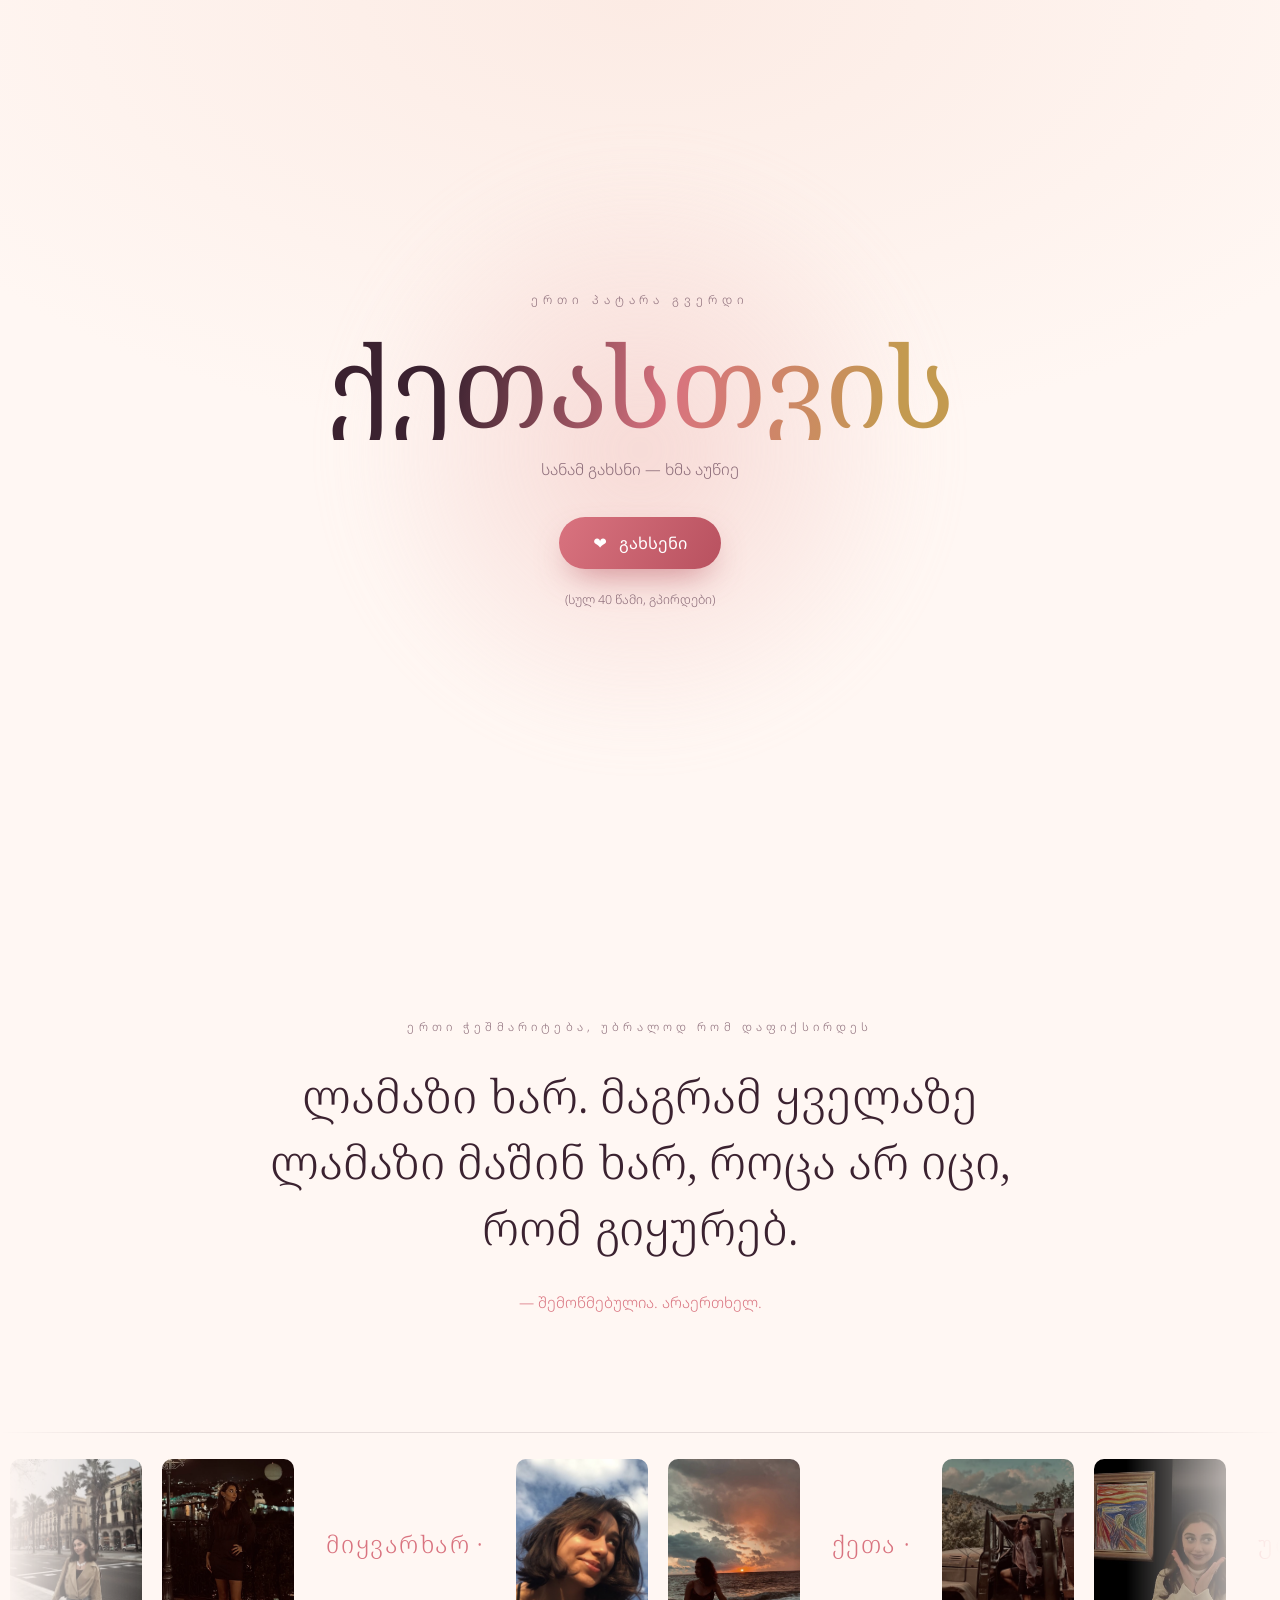
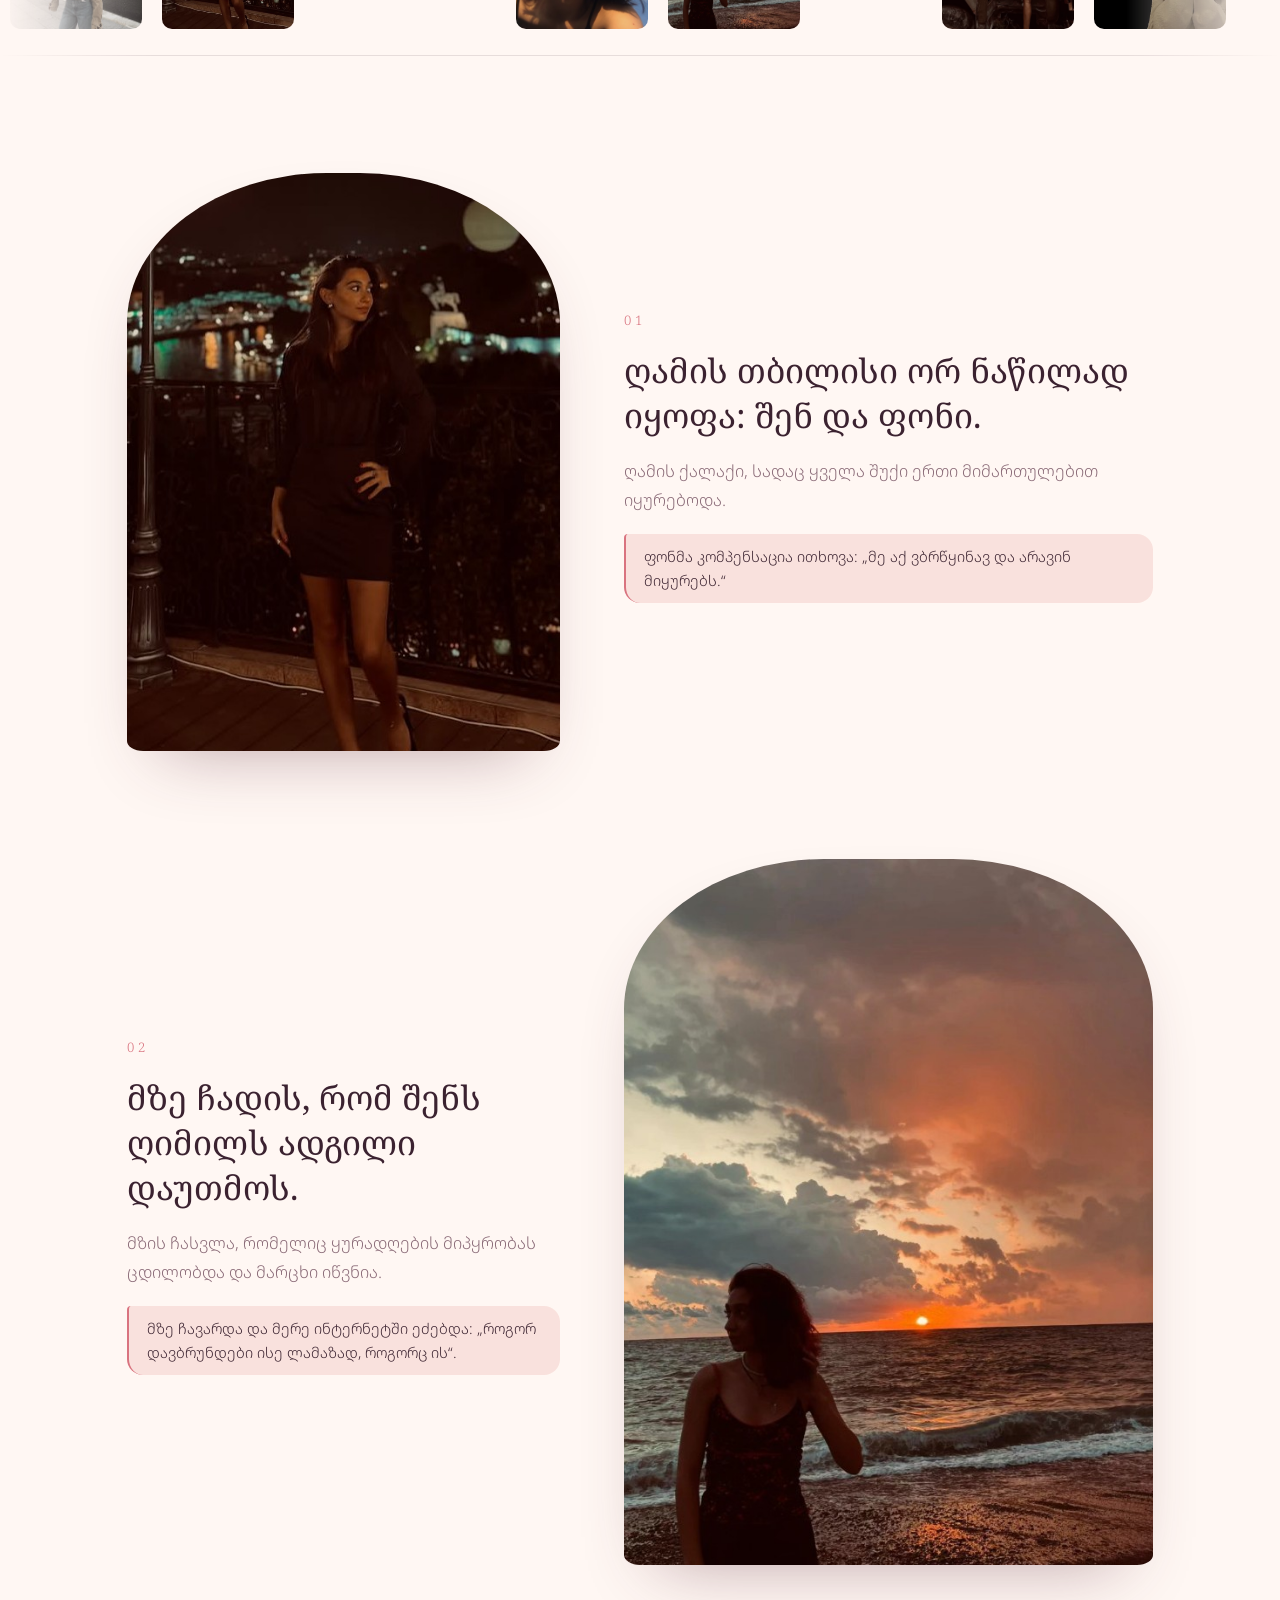
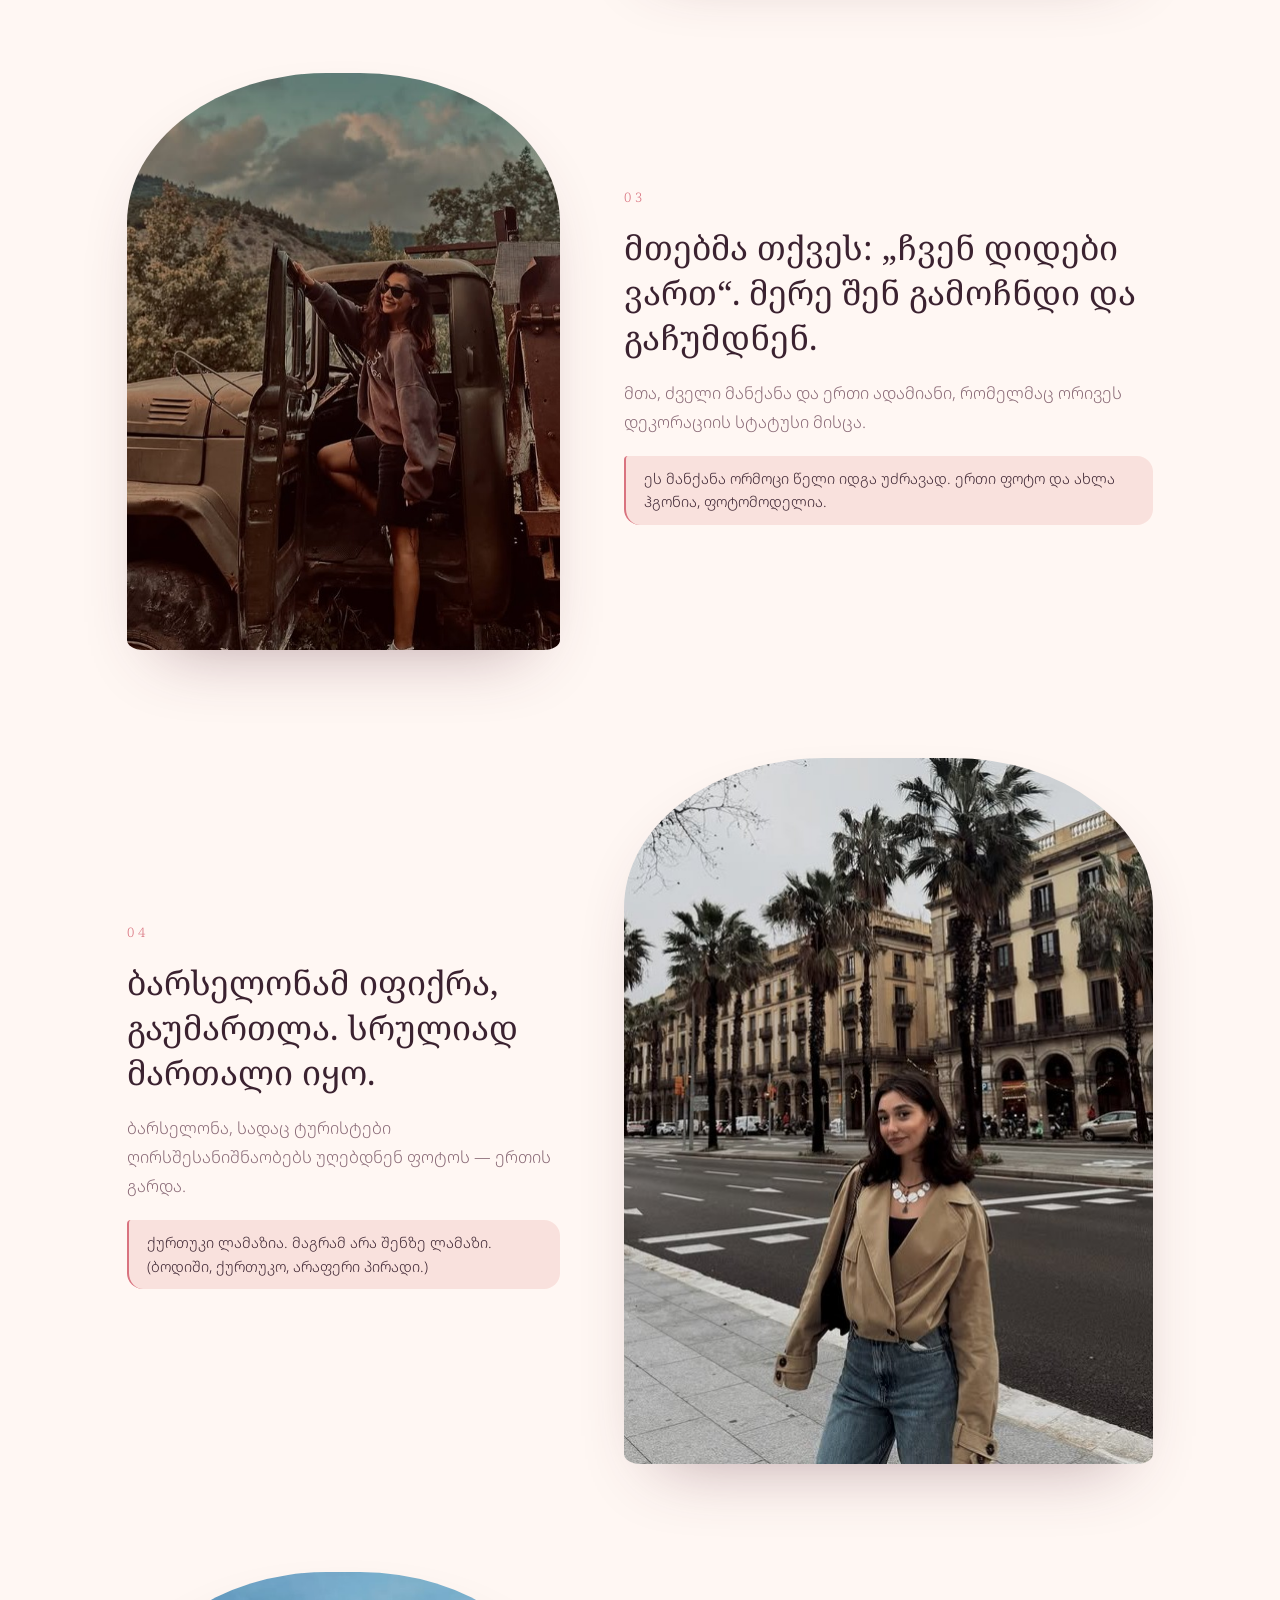
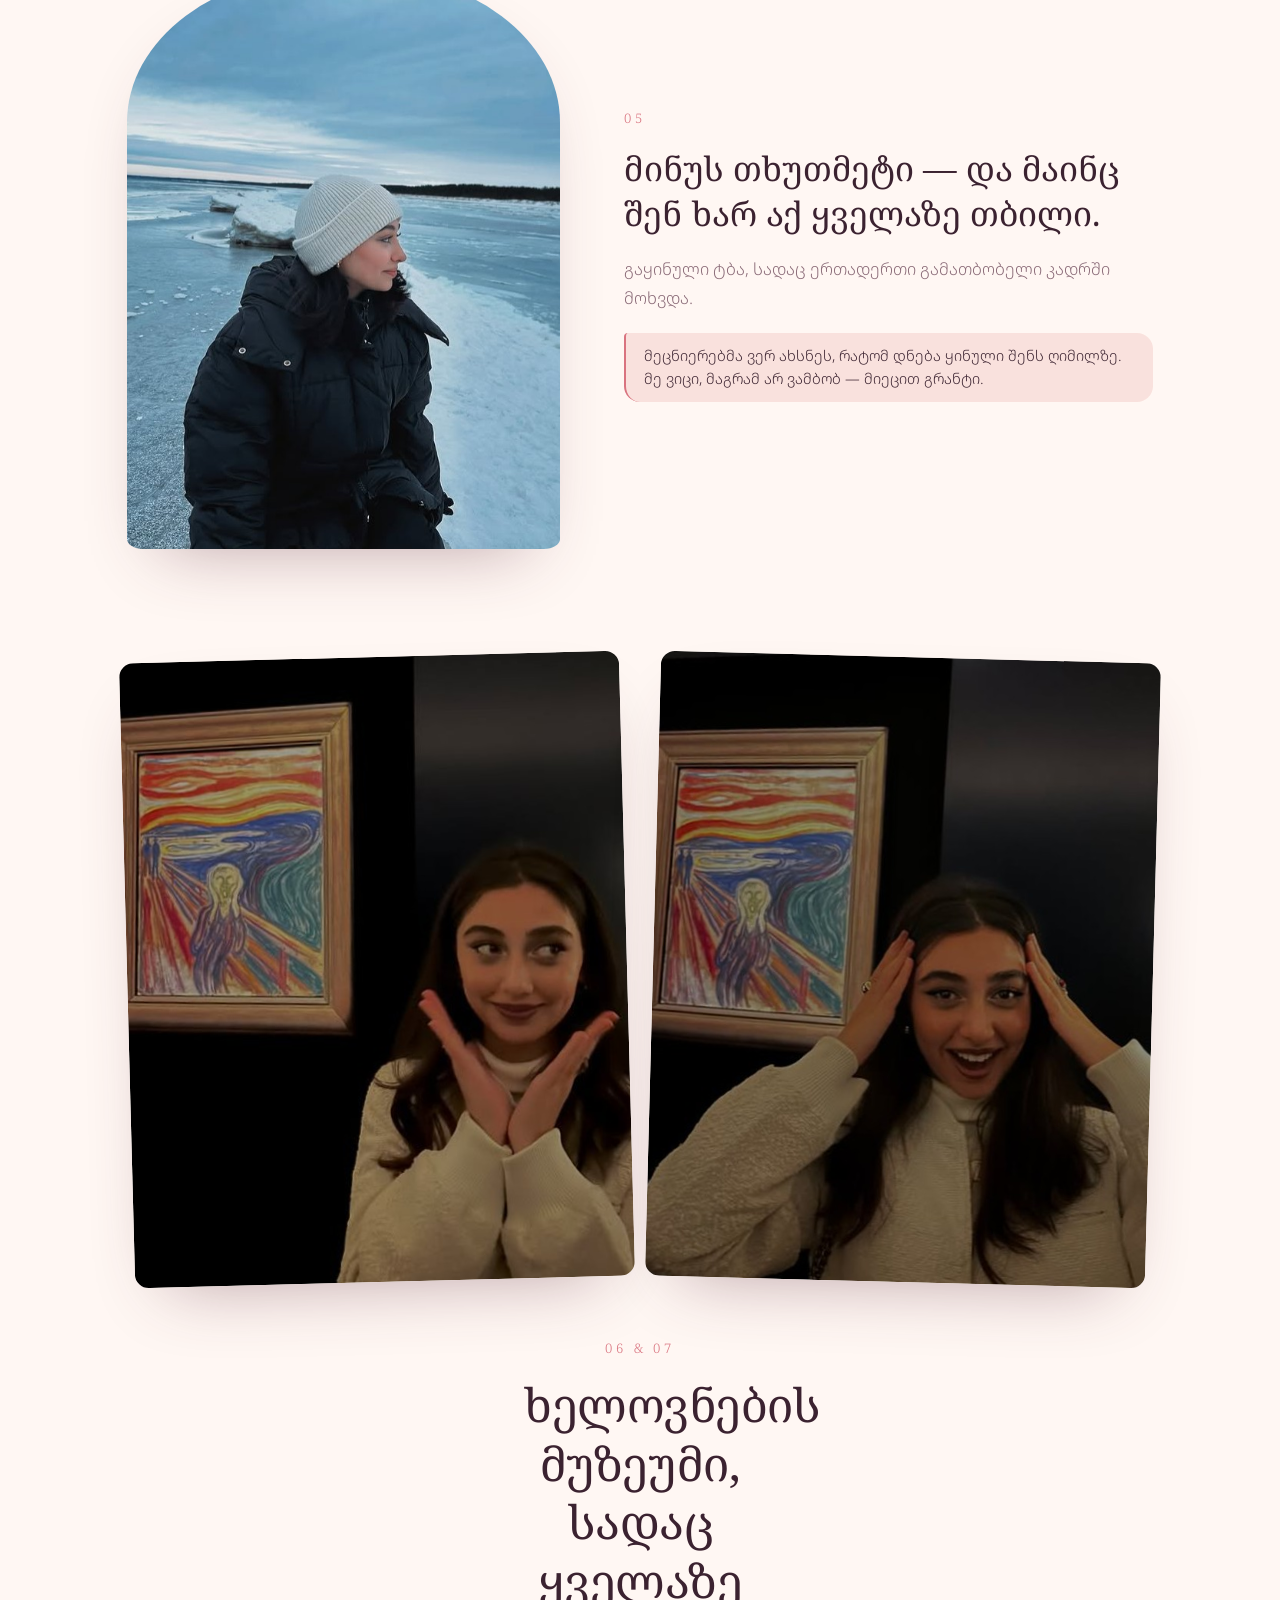
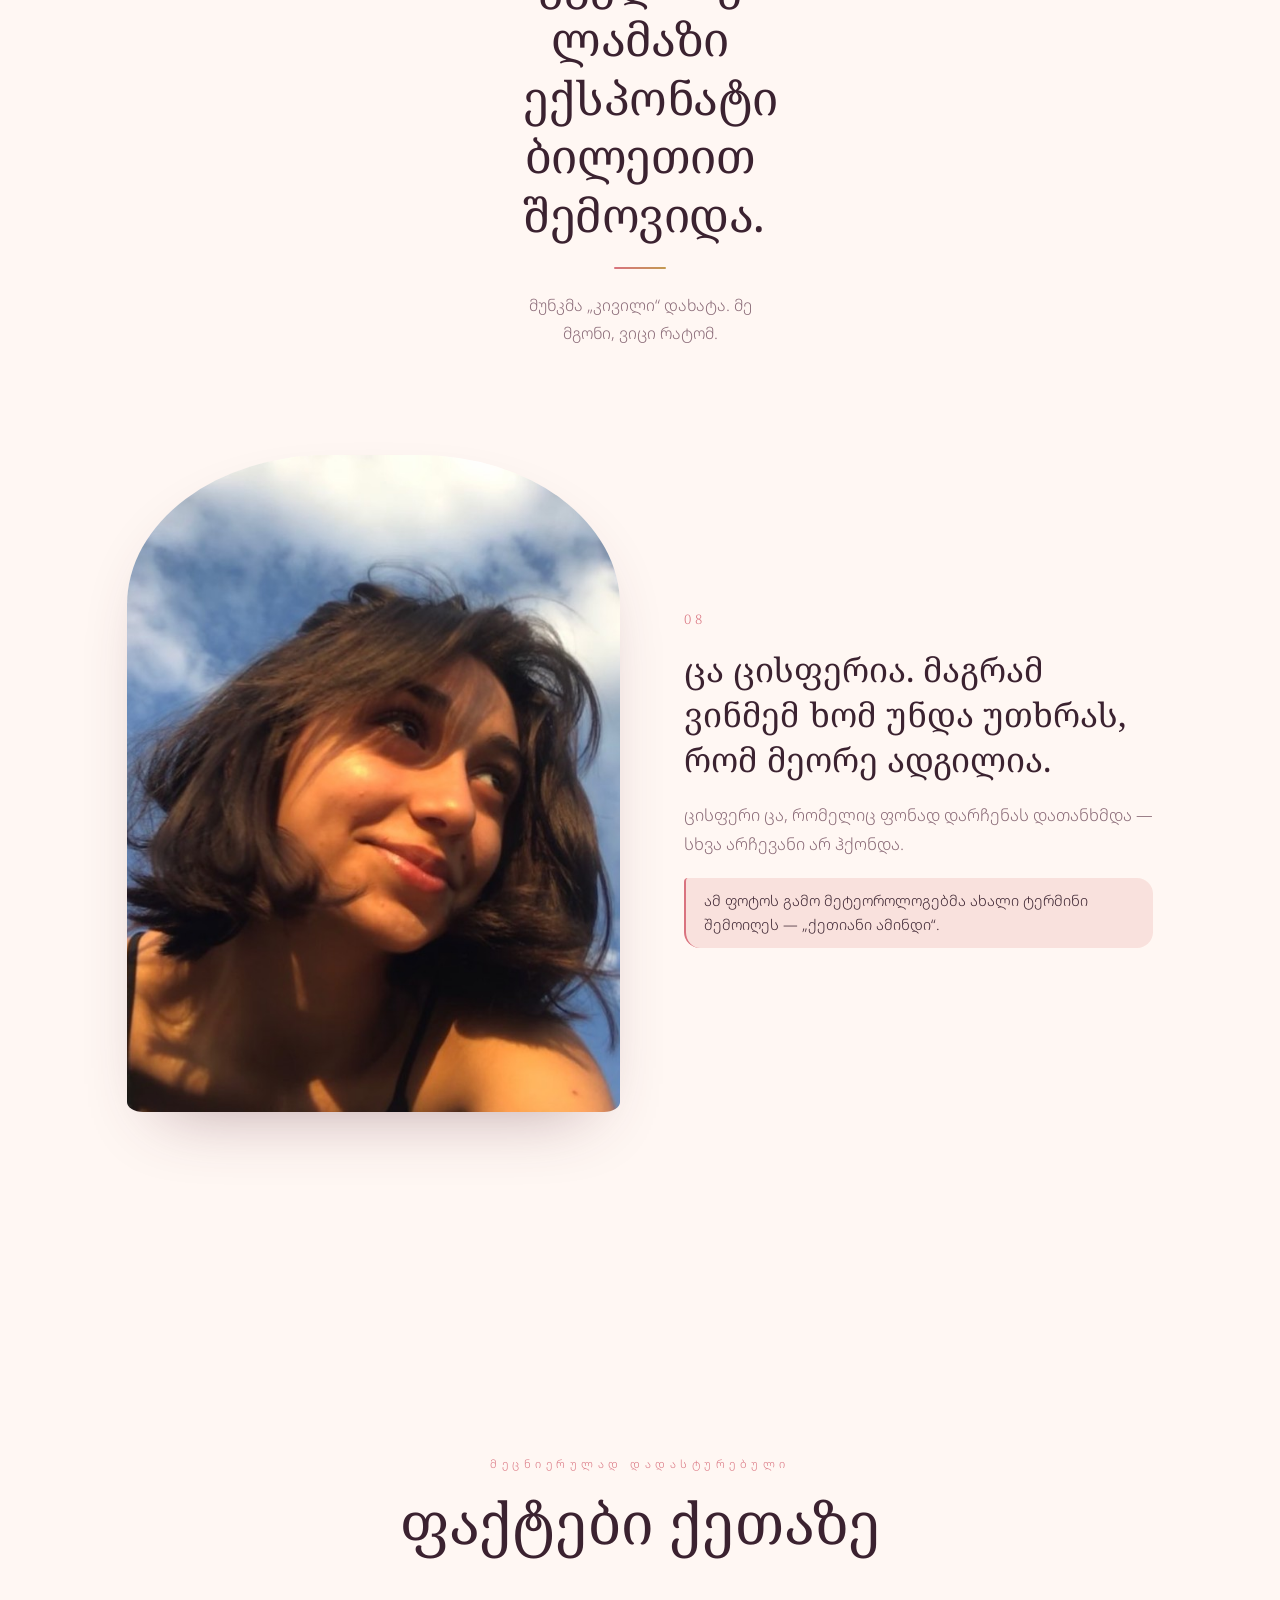
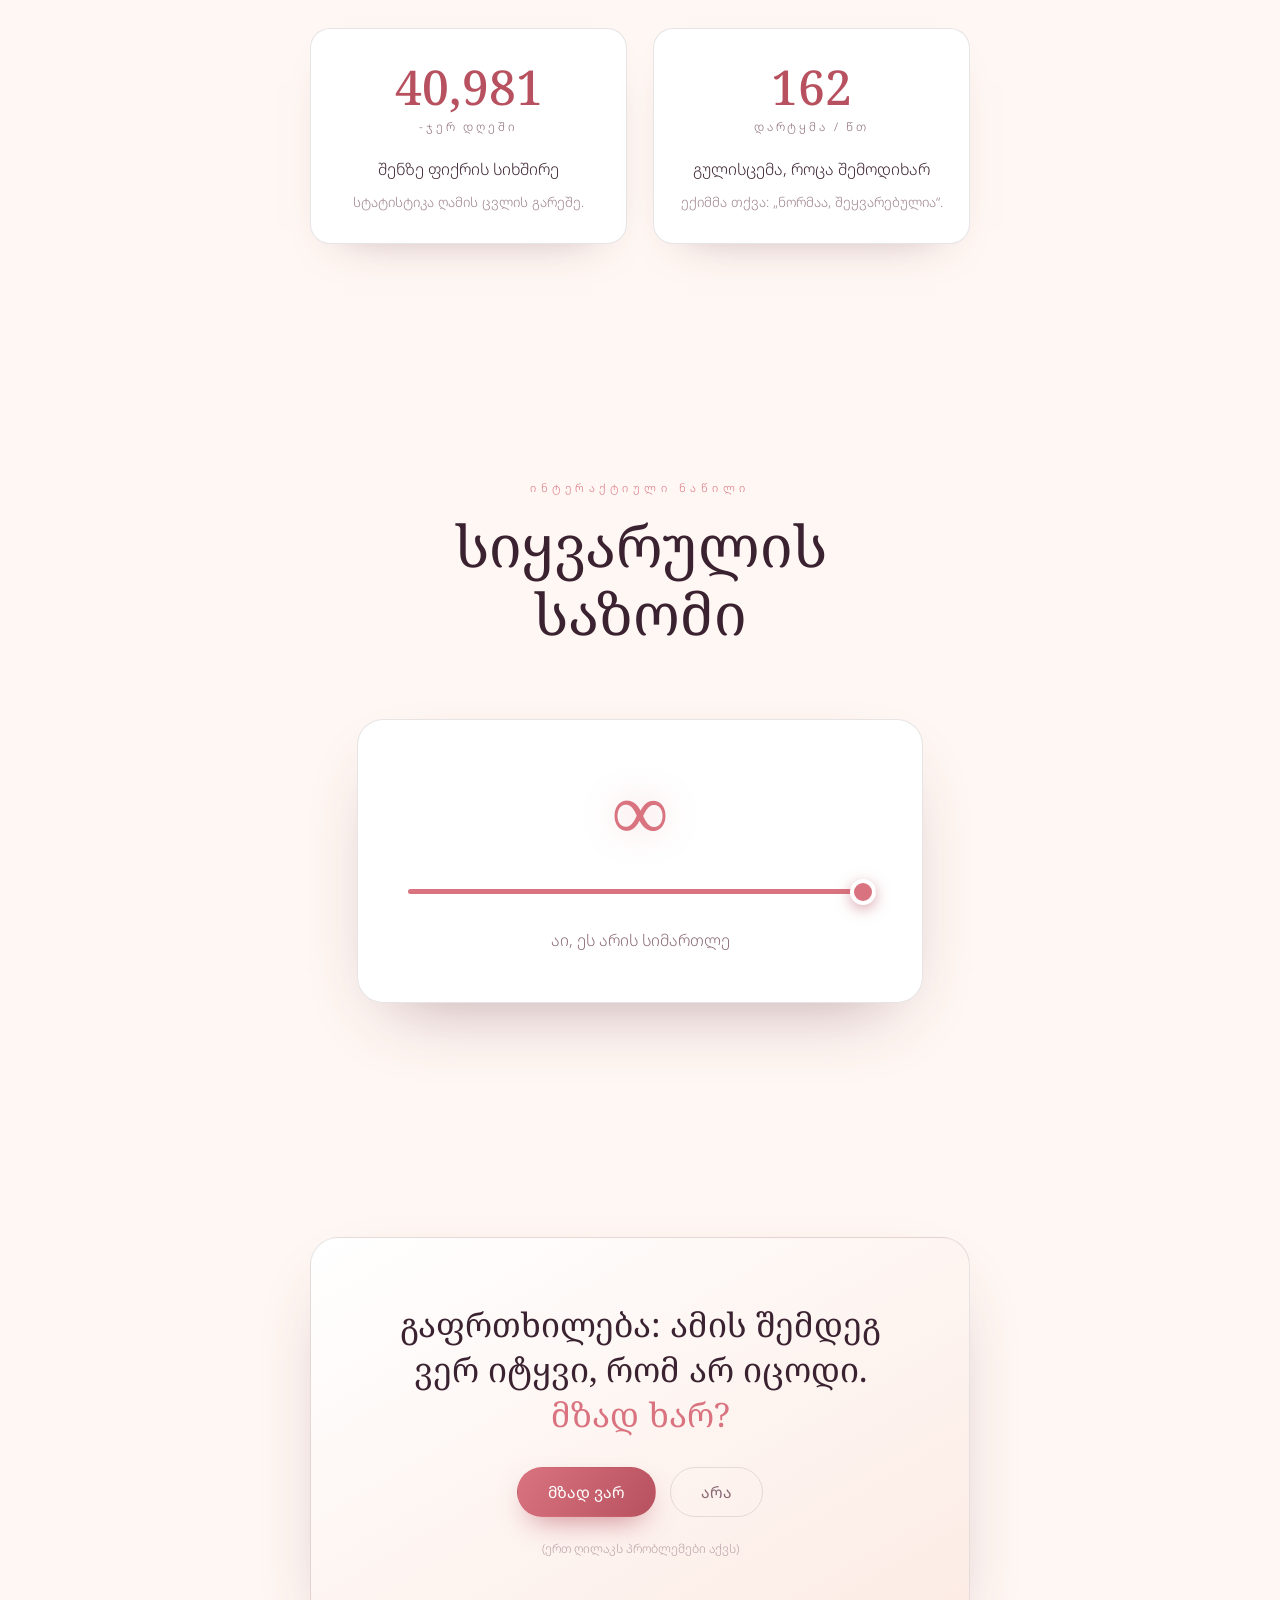
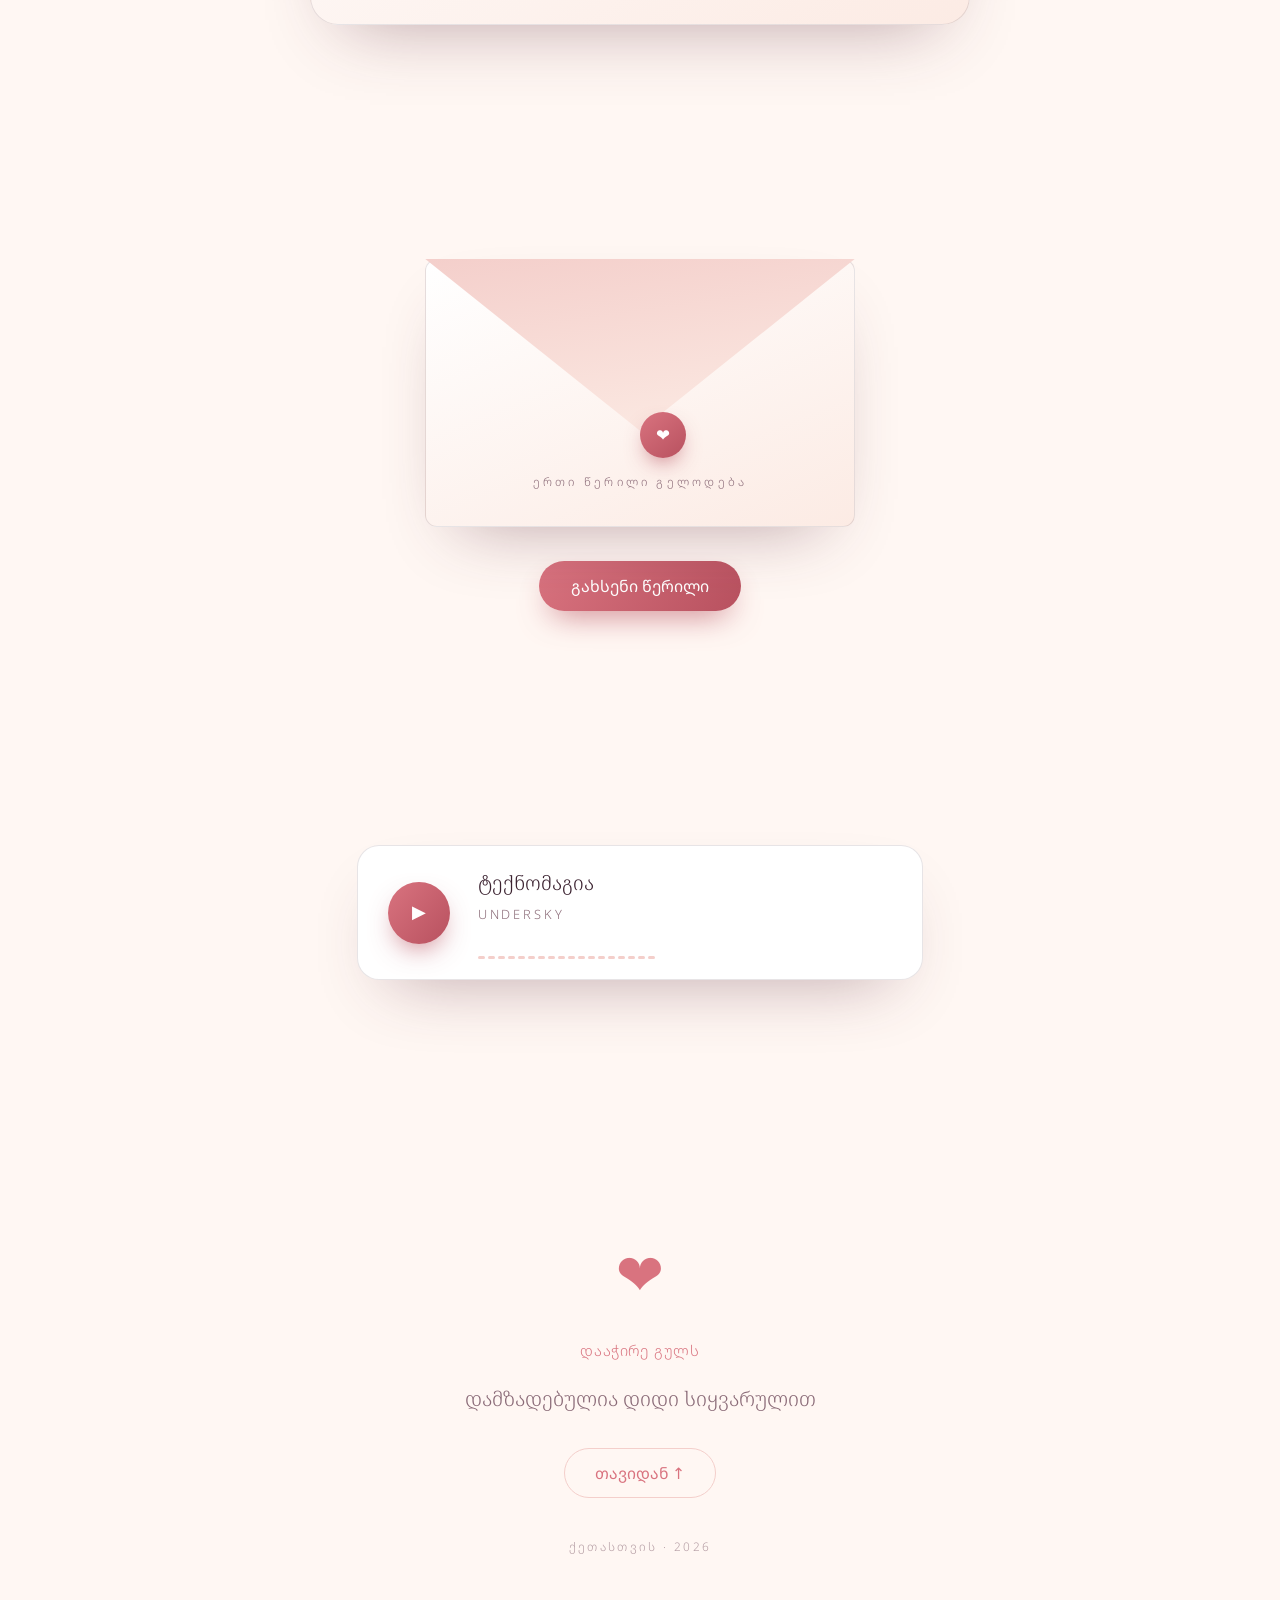
==== commit 9d7452d7: "წერილი კონვერტში: გახსნის ღილაკი და ანიმაცია - წერილი ახლა დახურულ კონვერტშია, ბეჭდით და წარწერით - " ====
--- a/upload/index.html
+++ b/upload/index.html
@@ -236,13 +236,23 @@
 
 <!-- ══════════════ წერილი ══════════════ -->
 <section class="letter" id="letter">
-  <div class="letter__paper reveal">
+  <div class="envwrap reveal" id="envwrap">
+    <div class="env" id="env">
+      <div class="env__body"></div>
+      <div class="env__note">ერთი წერილი გელოდება</div>
+      <div class="env__flap"></div>
+      <div class="env__seal">❤</div>
+    </div>
+    <button class="env__btn" id="letterBtn" type="button">გახსენი წერილი</button>
+  </div>
+
+  <div class="letter__paper" id="letterPaper" hidden>
     <p class="letter__to">ქეთა,</p>
     <p>არ ვიცი, როგორ იწყება ასეთი წერილები. ალბათ უხერხულად — და ეს ნორმალურია.</p>
     <p>უბრალოდ მინდოდა, სადმე დამეწერა, რომ შენ გამო ჩვეულებრივი დღეები ჩვეულებრივი აღარ არის. ყველაზე რიგითი საღამო, სადაც შენ ხარ, უკეთესია ყველაზე კარგ საღამოზე, სადაც არ ხარ.</p>
     <p>მე გვერდების გაკეთება მასე არ მჩვევია. მაგრამ ვიფიქრე — ყვავილი გაჭკნება, შოკოლადი შეიჭმება, ხოლო ეს აქ დარჩება. და ყოველთვის შეგიძლია გახსნა, როცა დაგავიწყდება, რამდენად საყვარელი ხარ.</p>
     <p class="letter__big">მიყვარხარ. უბრალოდ, უპირობოდ, ყოველდღე.</p>
-    <p class="letter__sign">— შენი <span class="letter__hb">❤</span></p>
+    <p class="letter__sign">— შენ, და მეტი არავინ <span class="letter__hb">❤</span></p>
   </div>
 </section>
 
--- a/upload/style.css
+++ b/upload/style.css
@@ -458,8 +458,68 @@
 .btn--ghost:hover{background:var(--rose);color:#fff;transform:translateY(-2px)}
 .btn--runaway{position:relative;transition:transform .45s cubic-bezier(.34,1.56,.64,1),opacity .4s}
 
-/* ─────────────  წერილი  ───────────── */
+/* ─────────────  წერილი: კონვერტი  ───────────── */
 .letter{display:grid;place-items:center}
+.envwrap{
+  display:grid;place-items:center;gap:clamp(22px,3.5vw,34px);
+  transition:opacity .65s ease,transform .65s cubic-bezier(.4,0,1,1);
+}
+.envwrap.is-gone{opacity:0;transform:scale(.8) translateY(-16px);pointer-events:none}
+
+.env{
+  position:relative;width:min(430px,86vw);aspect-ratio:1.6;
+  perspective:1000px;cursor:pointer;
+  transition:transform .6s cubic-bezier(.34,1.56,.64,1);
+}
+.env:hover{transform:translateY(-7px) rotate(-.7deg)}
+.env__body{
+  position:absolute;inset:0;border-radius:12px;overflow:hidden;
+  background:linear-gradient(158deg,var(--card),var(--bg-2));
+  border:1px solid var(--line);box-shadow:var(--shadow);
+}
+.env__body::before,.env__body::after{
+  content:"";position:absolute;inset:0;
+  border-top:1px solid var(--line);opacity:.45;
+}
+.env__body::before{clip-path:polygon(0 0,50% 62%,0 100%)}
+.env__body::after{clip-path:polygon(100% 0,50% 62%,100% 100%)}
+.env__note{
+  position:absolute;left:0;right:0;bottom:13%;z-index:2;text-align:center;
+  font-size:.72rem;letter-spacing:.28em;text-transform:uppercase;
+  color:var(--ink-soft);transition:opacity .5s;
+}
+.env.is-open .env__note{opacity:0}
+.env__flap{
+  position:absolute;left:0;right:0;top:0;height:64%;z-index:3;
+  background:linear-gradient(172deg,var(--rose-lt),var(--bg-2));
+  clip-path:polygon(0 0,100% 0,50% 100%);
+  transform-origin:top center;
+  transition:transform .85s cubic-bezier(.65,0,.35,1),filter .85s;
+}
+.env.is-open .env__flap{transform:rotateX(-170deg);filter:brightness(.96)}
+.env__seal{
+  position:absolute;left:50%;top:57%;z-index:4;
+  width:46px;height:46px;border-radius:50%;
+  display:grid;place-items:center;color:#fff;font-size:1.05rem;
+  background:linear-gradient(140deg,var(--rose),var(--rose-deep));
+  box-shadow:0 10px 22px -8px rgba(184,81,95,.85);
+  animation:sealBeat 1.9s ease-in-out infinite;
+  transition:opacity .45s,transform .5s;
+}
+.env.is-open .env__seal{animation:none;opacity:0;transform:translate(-50%,-50%) scale(.35)}
+.env__btn{
+  display:inline-flex;align-items:center;gap:10px;
+  font-family:var(--sans);font-size:1rem;font-weight:400;
+  padding:14px 32px;border-radius:999px;cursor:pointer;border:none;color:#fff;
+  background:linear-gradient(120deg,var(--rose),var(--rose-deep));
+  box-shadow:0 14px 32px -12px rgba(184,81,95,.8);
+  transition:transform .35s cubic-bezier(.34,1.56,.64,1),box-shadow .35s;
+}
+.env__btn:hover{transform:translateY(-3px) scale(1.04)}
+.env__btn:active{transform:scale(.97)}
+
+.letter__paper[hidden]{display:none}
+.letter__paper.is-out{animation:letterOut 1.05s cubic-bezier(.22,1,.36,1)}
 .letter__paper{
   position:relative;width:min(100%,700px);
   background:var(--card);border:1px solid var(--line);
@@ -538,7 +598,7 @@
   font-size:.92rem;color:var(--rose);margin:14px 0 0;min-height:1.6em;
   letter-spacing:.04em;
 }
-.end__msg.is-pop{animation:pop .55s cubic-bezier(.34,1.56,.64,1) both}
+.end__msg.is-pop{animation:pop .55s cubic-bezier(.34,1.56,.64,1)}
 .end__txt{font-family:var(--serif);font-size:clamp(1rem,2.4vw,1.25rem);
   line-height:1.7;margin:18px 0 32px;color:var(--ink-soft)}
 .end__txt em{font-style:normal;color:var(--rose)}
@@ -620,6 +680,18 @@
   100%{opacity:0;transform:translate(var(--dx,20px),-112vh) rotate(var(--rot,220deg)) scale(1.1)}
 }
 @keyframes blink{50%{opacity:0}}
+@keyframes sealBeat{
+  0%,100%{transform:translate(-50%,-50%) scale(1)}
+  14%{transform:translate(-50%,-50%) scale(1.15)}
+  28%{transform:translate(-50%,-50%) scale(1)}
+  42%{transform:translate(-50%,-50%) scale(1.09)}
+  56%{transform:translate(-50%,-50%) scale(1)}
+}
+@keyframes letterOut{
+  0%{opacity:0;transform:translateY(74px) scale(.9) rotate(-1.6deg);filter:blur(5px)}
+  60%{opacity:1}
+  100%{opacity:1;transform:none;filter:none}
+}
 @keyframes pop{
   0%{opacity:0;transform:translateY(10px) scale(.9)}
   60%{opacity:1;transform:translateY(0) scale(1.04)}
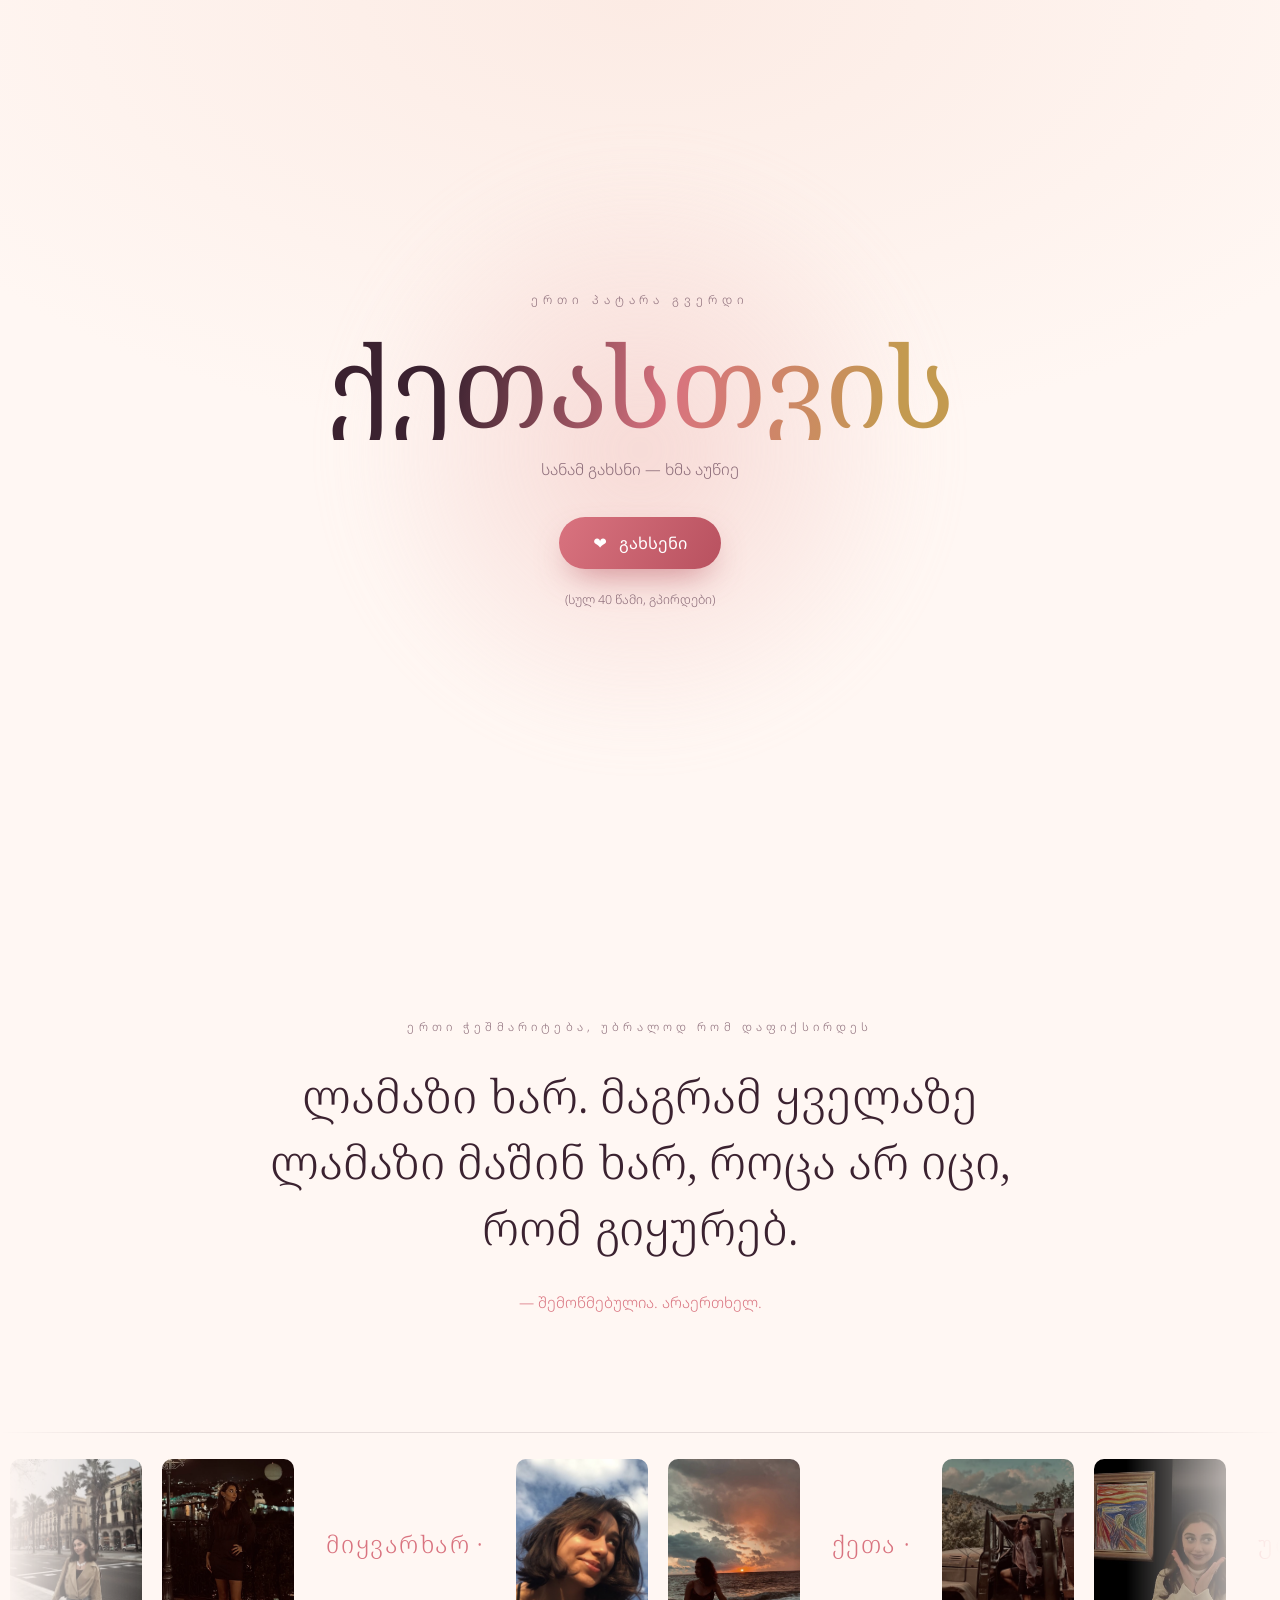
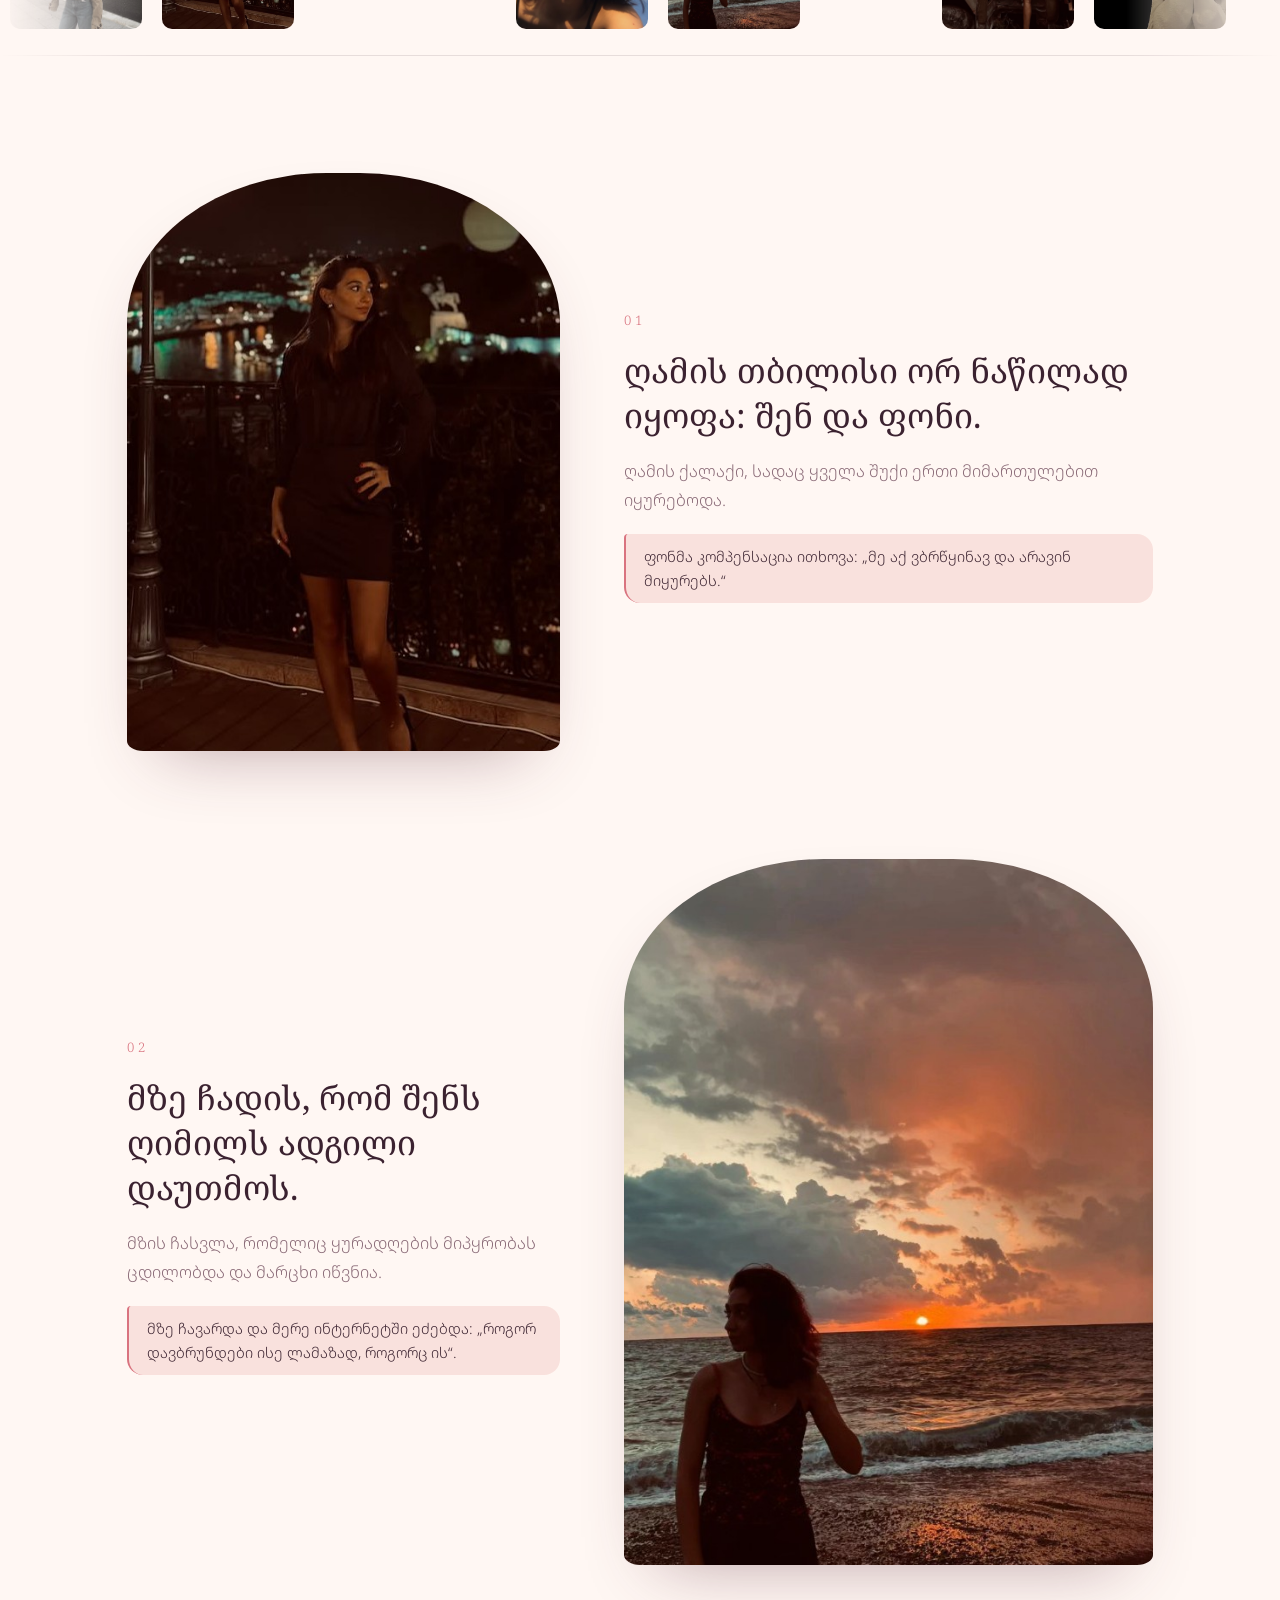
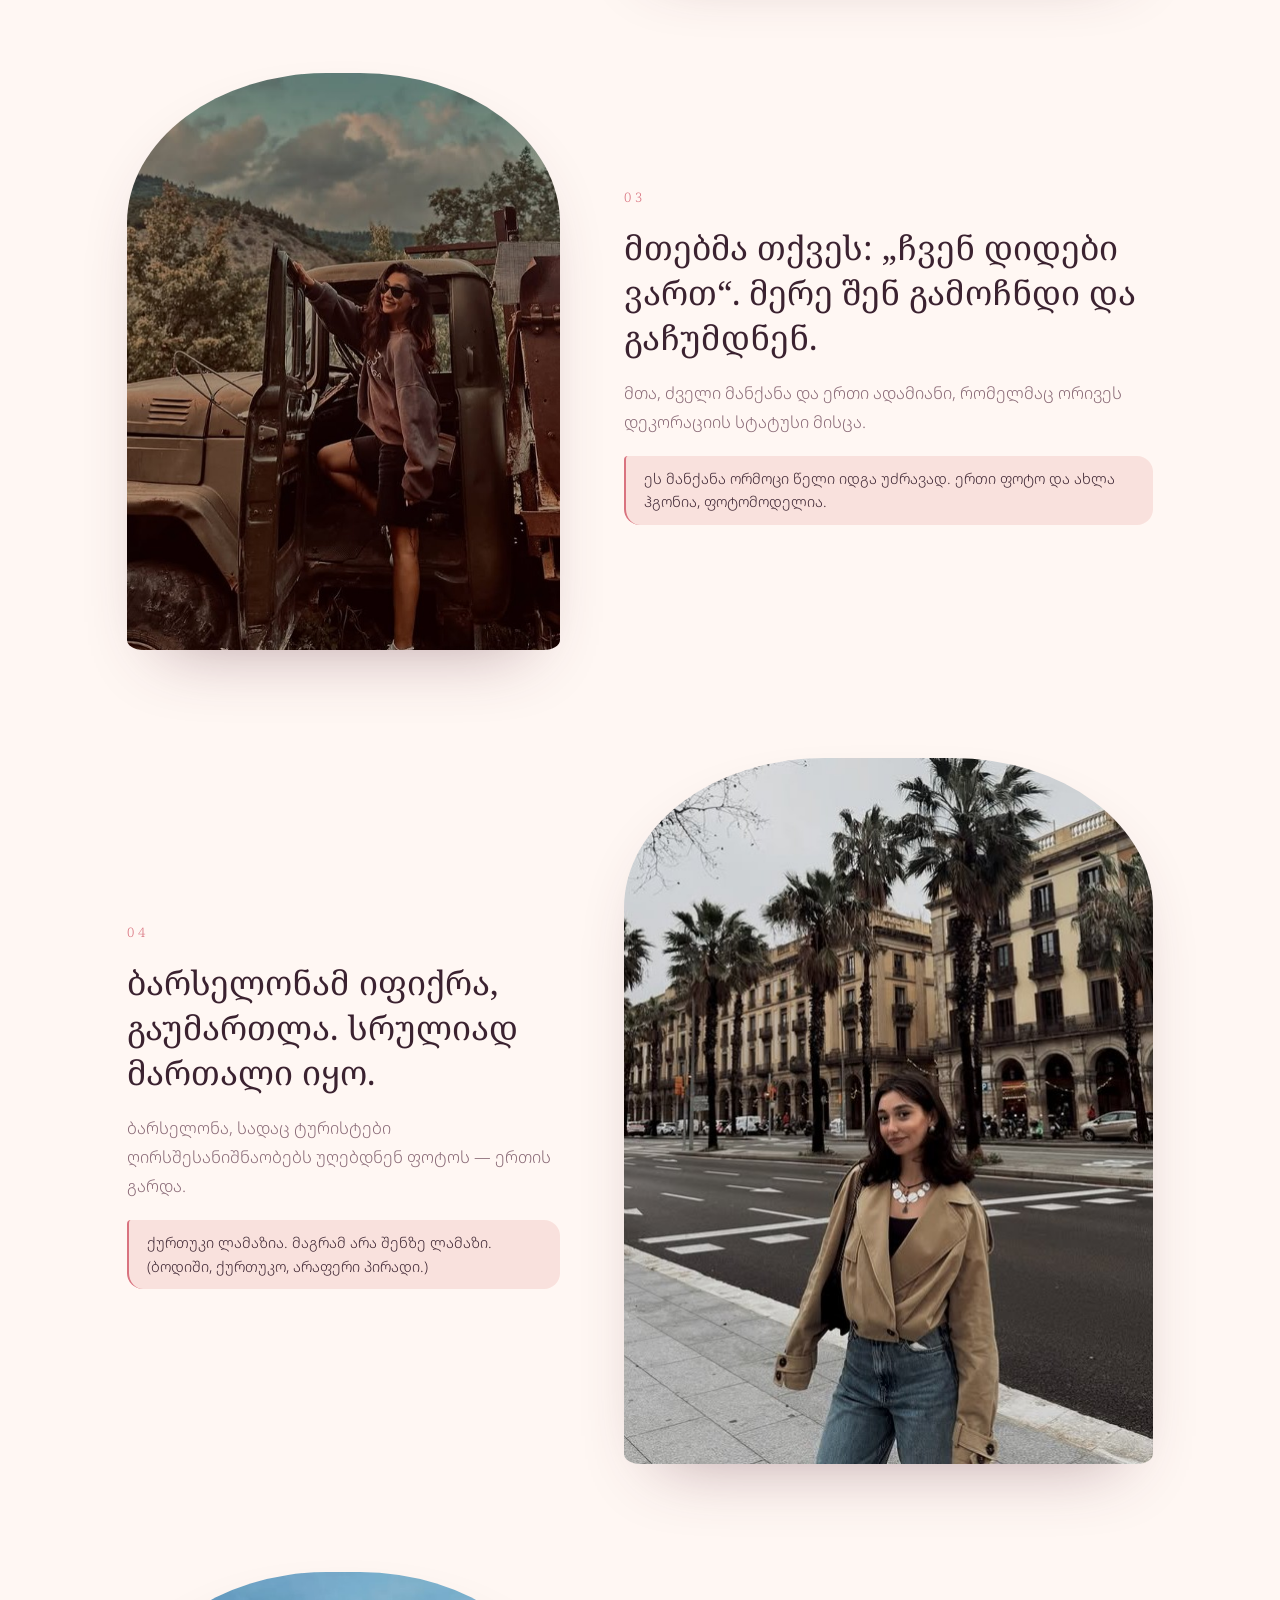
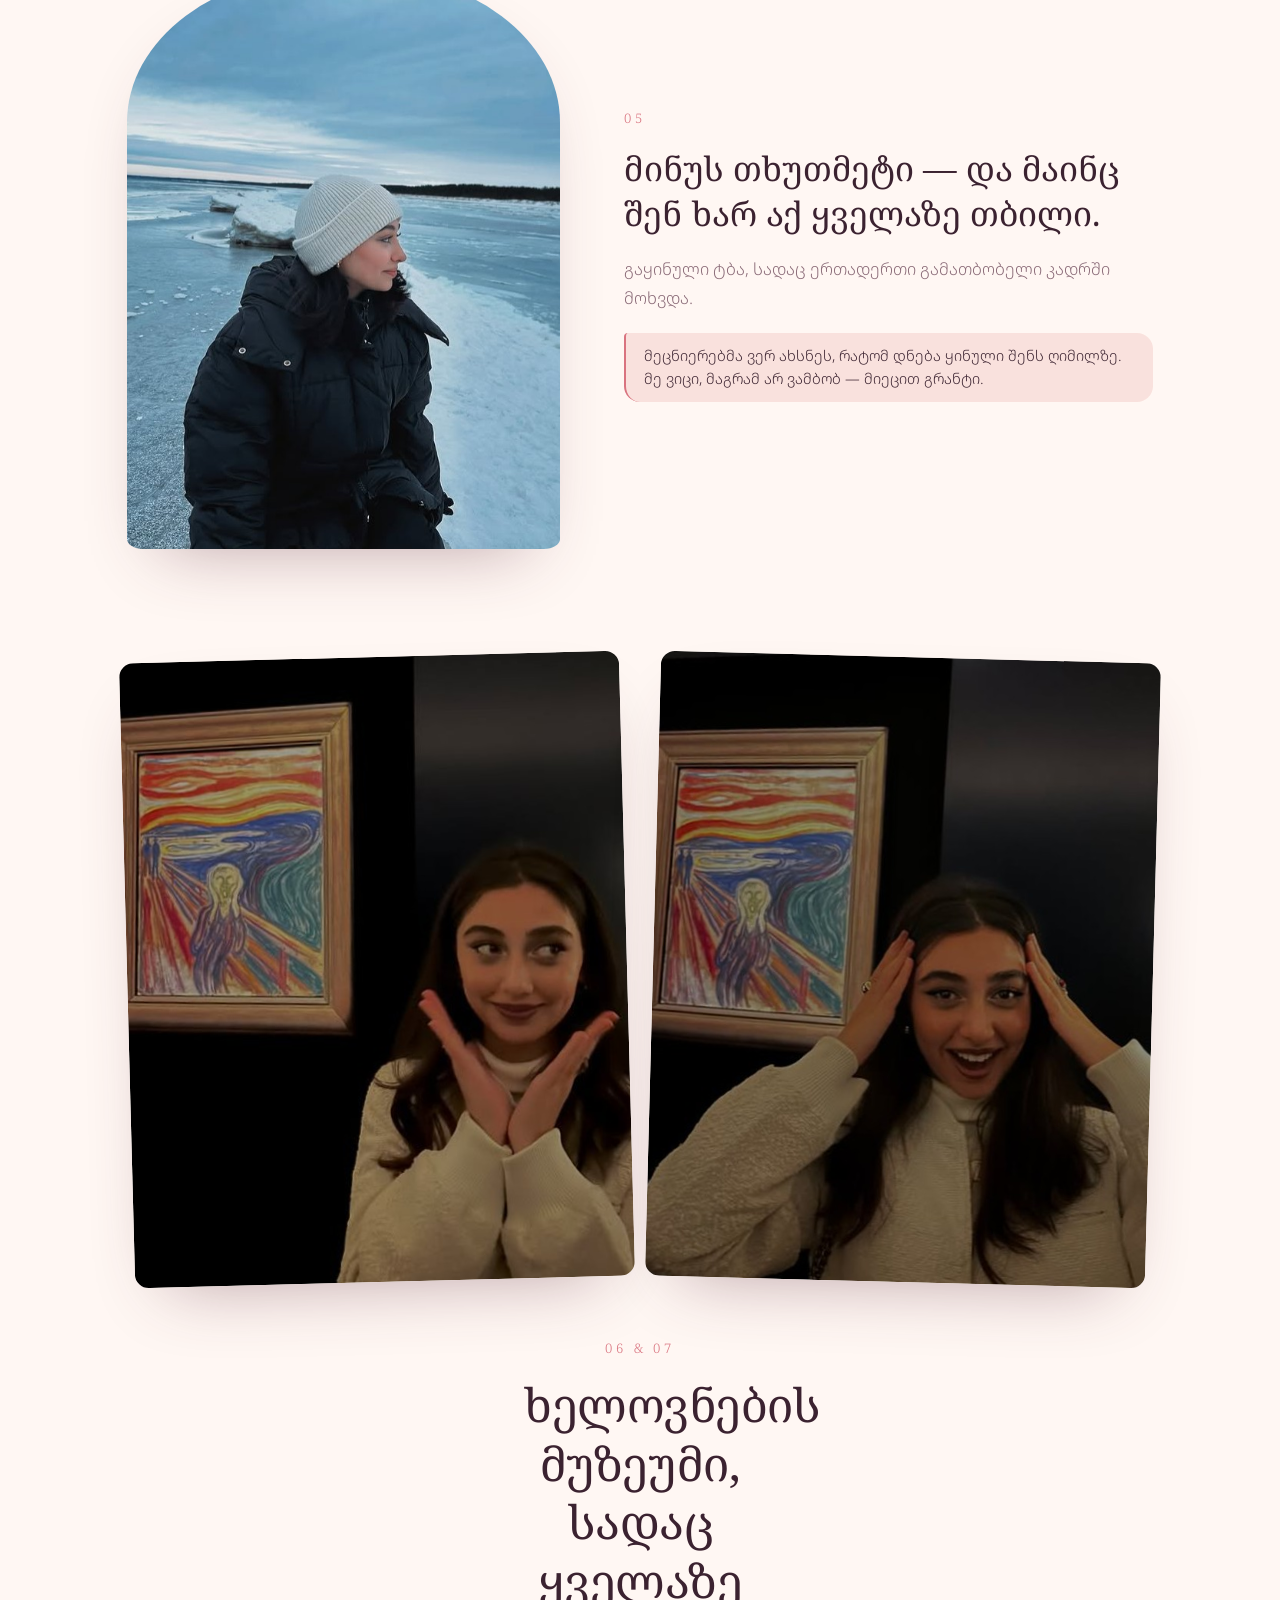
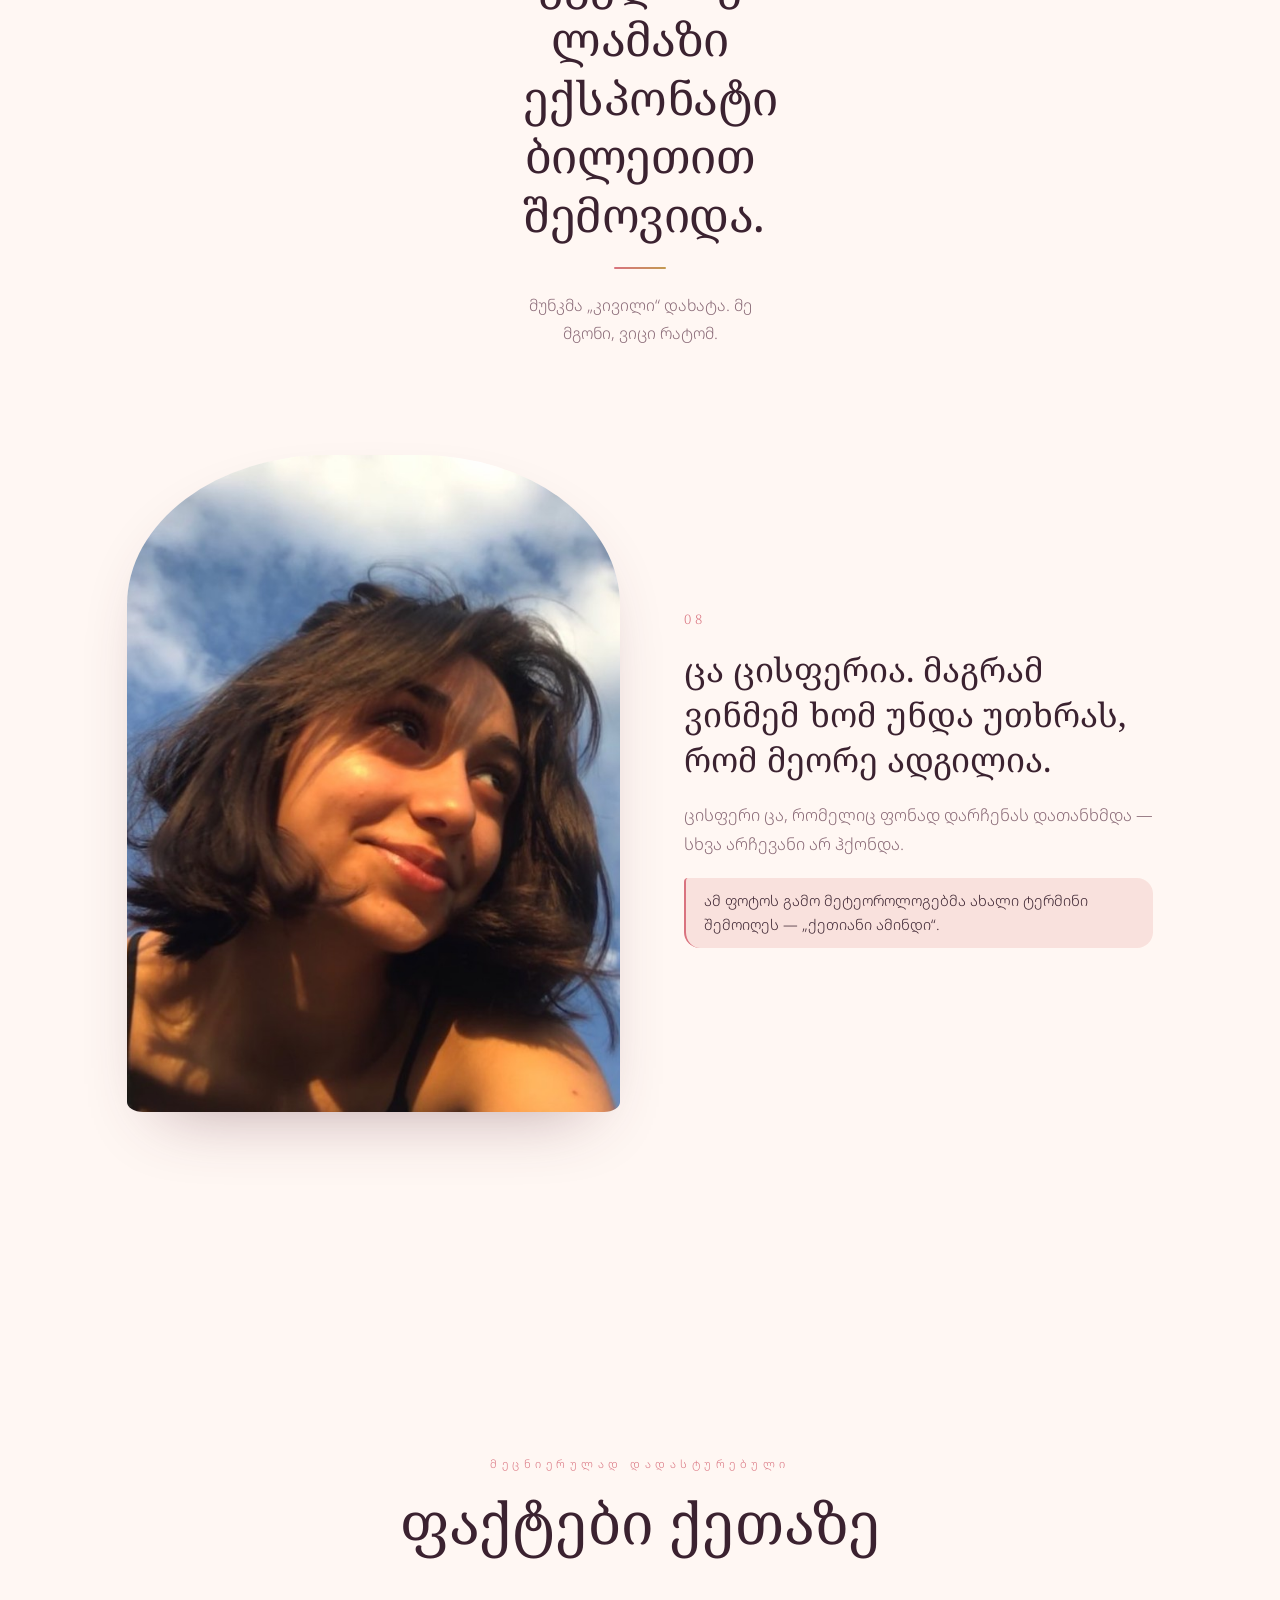
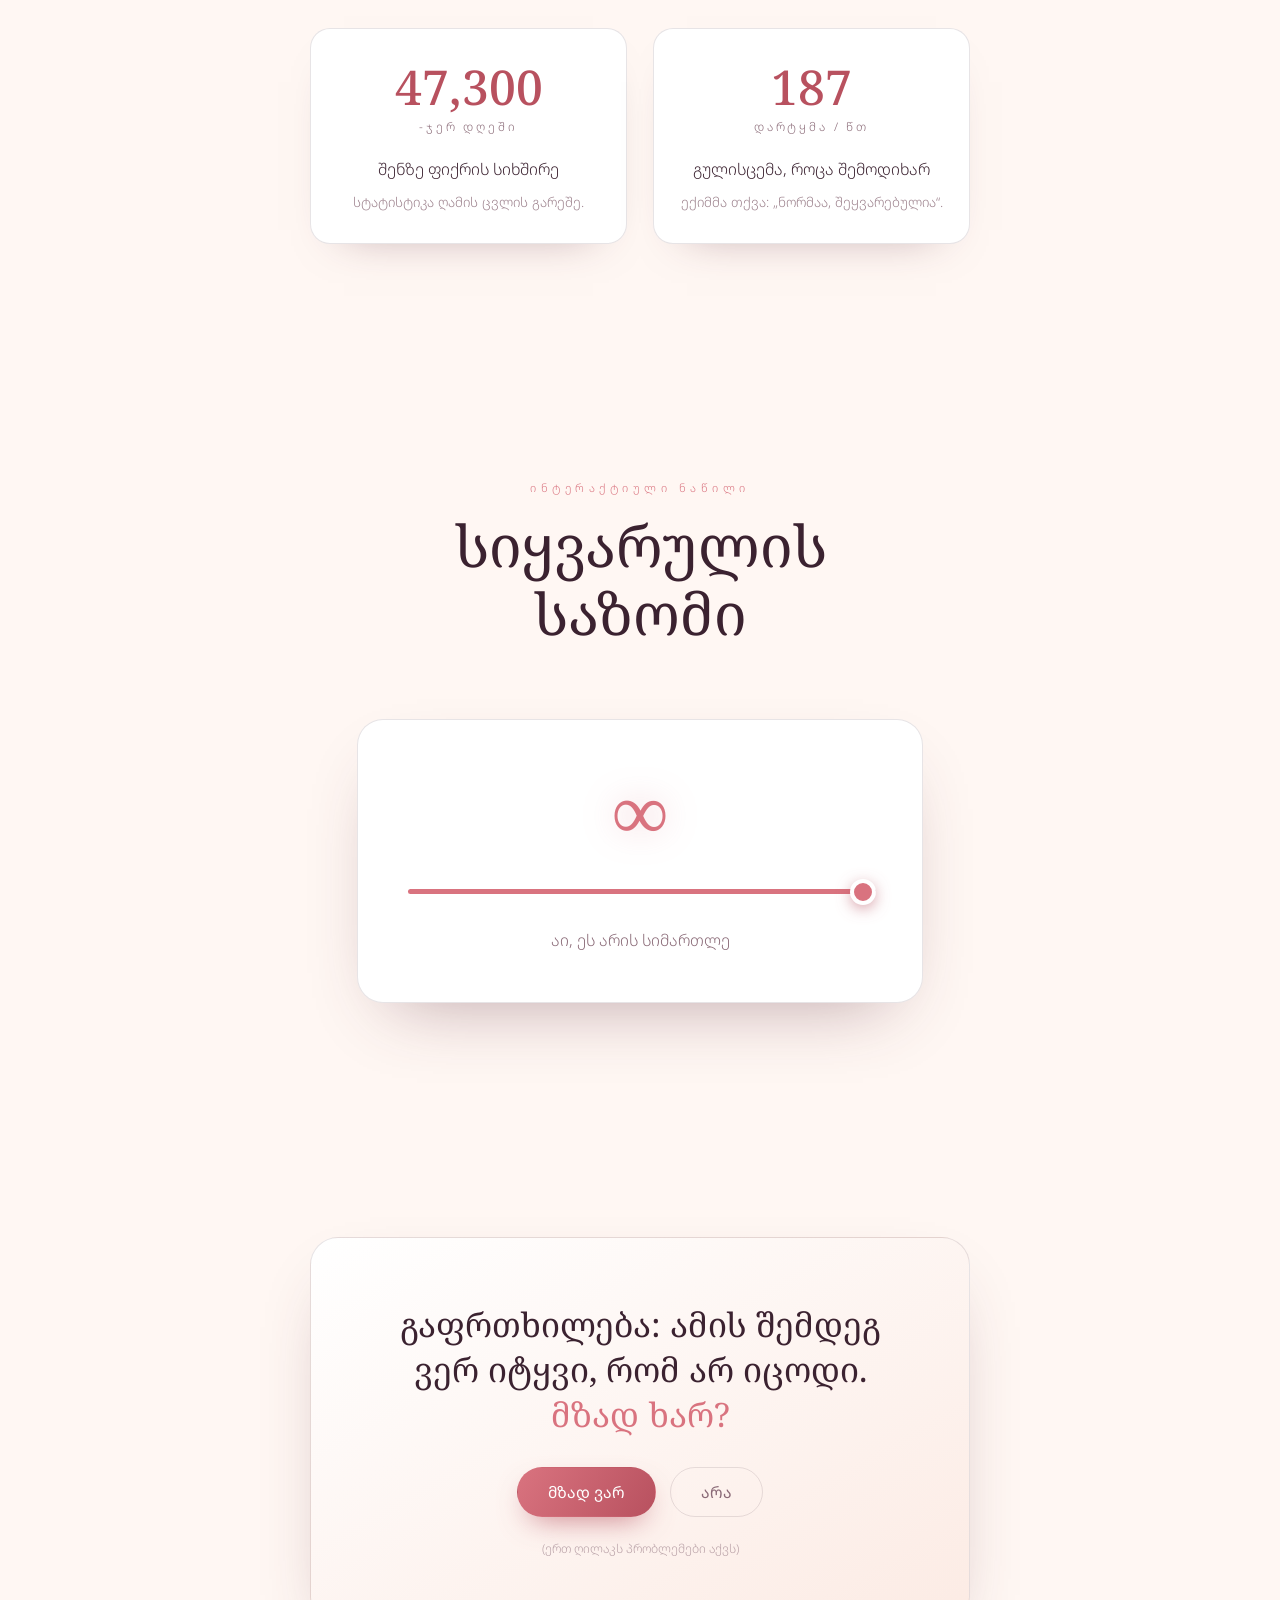
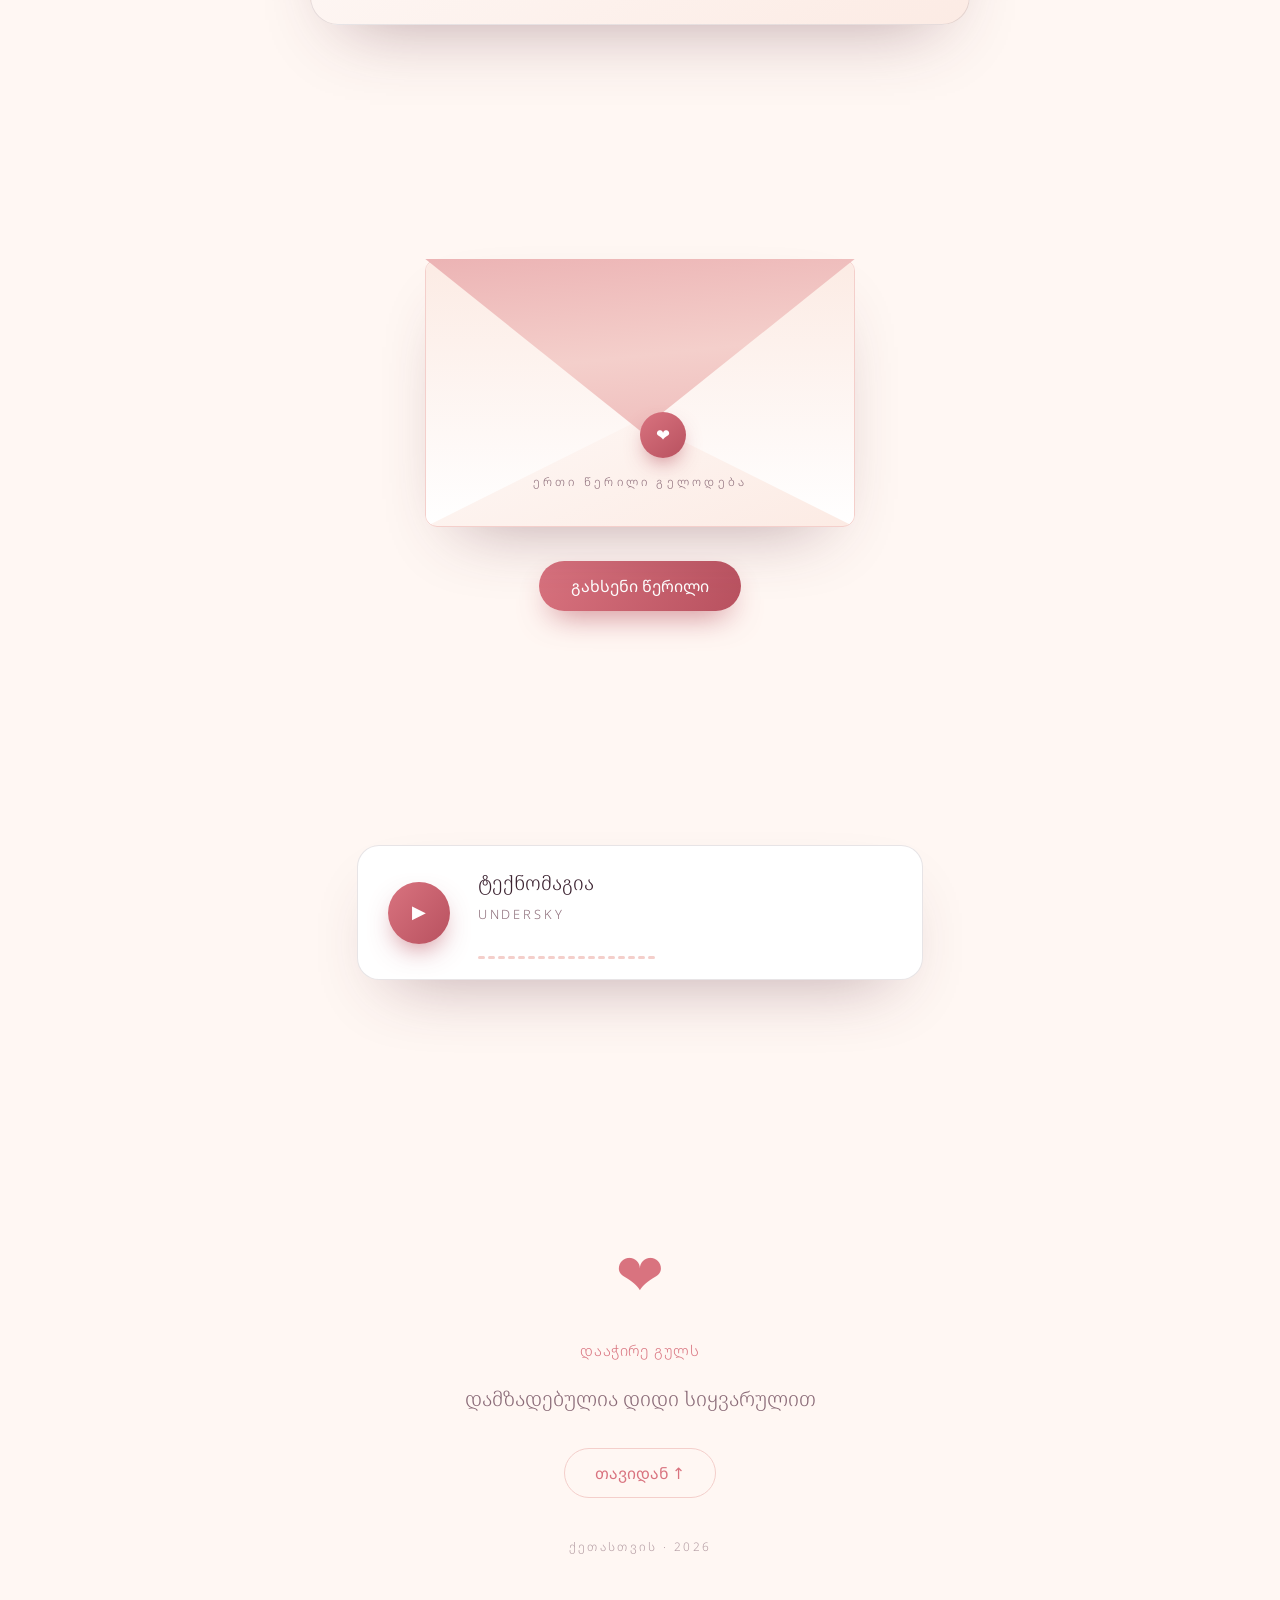
==== commit 4109b1ed: "კონვერტი: დახურვის შესაძლებლობა და ქეშის გამორთვა - წერილს დაემატა „დააბრუნე კონვერტში" — წერილი ჩაბ" ====
--- a/upload/index.html
+++ b/upload/index.html
@@ -9,7 +9,7 @@
 <link rel="preconnect" href="https://fonts.googleapis.com">
 <link rel="preconnect" href="https://fonts.gstatic.com" crossorigin>
 <link href="https://fonts.googleapis.com/css2?family=Noto+Serif+Georgian:wght@300;400;500;600;700&family=Noto+Sans+Georgian:wght@300;400;500;600&display=swap" rel="stylesheet">
-<link rel="stylesheet" href="style.css">
+<link rel="stylesheet" href="style.css?v=5">
 <script>document.documentElement.classList.add("js")</script>
 </head>
 <body>
@@ -218,11 +218,11 @@
     </div>
 
     <div class="ask__step ask__step--hidden" id="q2">
-      <h2>ეს გვერდი, ეს სიმღერა და ეს რვა ფოტო — სამივე ერთი ადამიანისთვისაა. <em>ახლა უკვე იცი, ვინ?</em></h2>
+      <h2>მთელი ეს გვერდი ერთი ადამიანის ბრალია. <em>ეჭვმიტანილს ხომ არ იცნობ?</em></h2>
       <div class="ask__btns ask__btns--three">
-        <button class="btn btn--soft" data-ans="a" type="button">ვიცოდი</button>
+        <button class="btn btn--soft" data-ans="a" type="button">ვიცნობ</button>
         <button class="btn btn--soft" data-ans="b" type="button">ეჭვი მქონდა</button>
-        <button class="btn btn--soft" data-ans="c" type="button">ახლა ვიცი</button>
+        <button class="btn btn--soft" data-ans="c" type="button">სარკეში ვნახე</button>
       </div>
     </div>
 
@@ -253,6 +253,7 @@
     <p>მე გვერდების გაკეთება მასე არ მჩვევია. მაგრამ ვიფიქრე — ყვავილი გაჭკნება, შოკოლადი შეიჭმება, ხოლო ეს აქ დარჩება. და ყოველთვის შეგიძლია გახსნა, როცა დაგავიწყდება, რამდენად საყვარელი ხარ.</p>
     <p class="letter__big">მიყვარხარ. უბრალოდ, უპირობოდ, ყოველდღე.</p>
     <p class="letter__sign">— შენ, და მეტი არავინ <span class="letter__hb">❤</span></p>
+    <button class="btn btn--ghost letter__close" id="letterClose" type="button">დააბრუნე კონვერტში ↑</button>
   </div>
 </section>
 
@@ -289,6 +290,6 @@
 <audio id="audio" loop preload="auto" src="music/technomagia.mp3"></audio>
 <div id="ytHost" class="yt-host" aria-hidden="true"></div>
 
-<script src="app.js"></script>
+<script src="app.js?v=5"></script>
 </body>
 </html>
--- a/upload/style.css
+++ b/upload/style.css
@@ -475,14 +475,17 @@
 .env__body{
   position:absolute;inset:0;border-radius:12px;overflow:hidden;
   background:linear-gradient(158deg,var(--card),var(--bg-2));
-  border:1px solid var(--line);box-shadow:var(--shadow);
-}
+  border:1px solid var(--rose-lt);
+  box-shadow:var(--shadow),inset 0 1px 0 rgba(255,255,255,.55);
+}
+/* გვერდითი სამკუთხედები — კონვერტის ნაკერები */
 .env__body::before,.env__body::after{
   content:"";position:absolute;inset:0;
-  border-top:1px solid var(--line);opacity:.45;
-}
-.env__body::before{clip-path:polygon(0 0,50% 62%,0 100%)}
-.env__body::after{clip-path:polygon(100% 0,50% 62%,100% 100%)}
+  background:linear-gradient(180deg,var(--bg-2),var(--card));
+  border-top:1px solid var(--rose-lt);
+}
+.env__body::before{clip-path:polygon(0 0,50% 60%,0 100%)}
+.env__body::after{clip-path:polygon(100% 0,50% 60%,100% 100%)}
 .env__note{
   position:absolute;left:0;right:0;bottom:13%;z-index:2;text-align:center;
   font-size:.72rem;letter-spacing:.28em;text-transform:uppercase;
@@ -491,12 +494,16 @@
 .env.is-open .env__note{opacity:0}
 .env__flap{
   position:absolute;left:0;right:0;top:0;height:64%;z-index:3;
-  background:linear-gradient(172deg,var(--rose-lt),var(--bg-2));
+  background:var(--rose-lt);
+  background:linear-gradient(174deg,
+    color-mix(in srgb,var(--rose) 30%,var(--rose-lt)) 0%,
+    var(--rose-lt) 55%,
+    color-mix(in srgb,var(--rose) 22%,var(--rose-lt)) 100%);
   clip-path:polygon(0 0,100% 0,50% 100%);
   transform-origin:top center;
-  transition:transform .85s cubic-bezier(.65,0,.35,1),filter .85s;
-}
-.env.is-open .env__flap{transform:rotateX(-170deg);filter:brightness(.96)}
+  transition:transform .85s cubic-bezier(.65,0,.35,1);
+}
+.env.is-open .env__flap{transform:rotateX(-170deg)}
 .env__seal{
   position:absolute;left:50%;top:57%;z-index:4;
   width:46px;height:46px;border-radius:50%;
@@ -520,6 +527,11 @@
 
 .letter__paper[hidden]{display:none}
 .letter__paper.is-out{animation:letterOut 1.05s cubic-bezier(.22,1,.36,1)}
+.letter__paper.is-back{animation:letterBack .6s cubic-bezier(.4,0,1,1) forwards}
+.letter__close{
+  display:block;margin:38px auto 0;
+  padding-top:13px;font-size:.9rem;
+}
 .letter__paper{
   position:relative;width:min(100%,700px);
   background:var(--card);border:1px solid var(--line);
@@ -692,6 +704,10 @@
   60%{opacity:1}
   100%{opacity:1;transform:none;filter:none}
 }
+@keyframes letterBack{
+  0%{opacity:1;transform:none;filter:none}
+  100%{opacity:0;transform:translateY(74px) scale(.9) rotate(-1.6deg);filter:blur(5px)}
+}
 @keyframes pop{
   0%{opacity:0;transform:translateY(10px) scale(.9)}
   60%{opacity:1;transform:translateY(0) scale(1.04)}
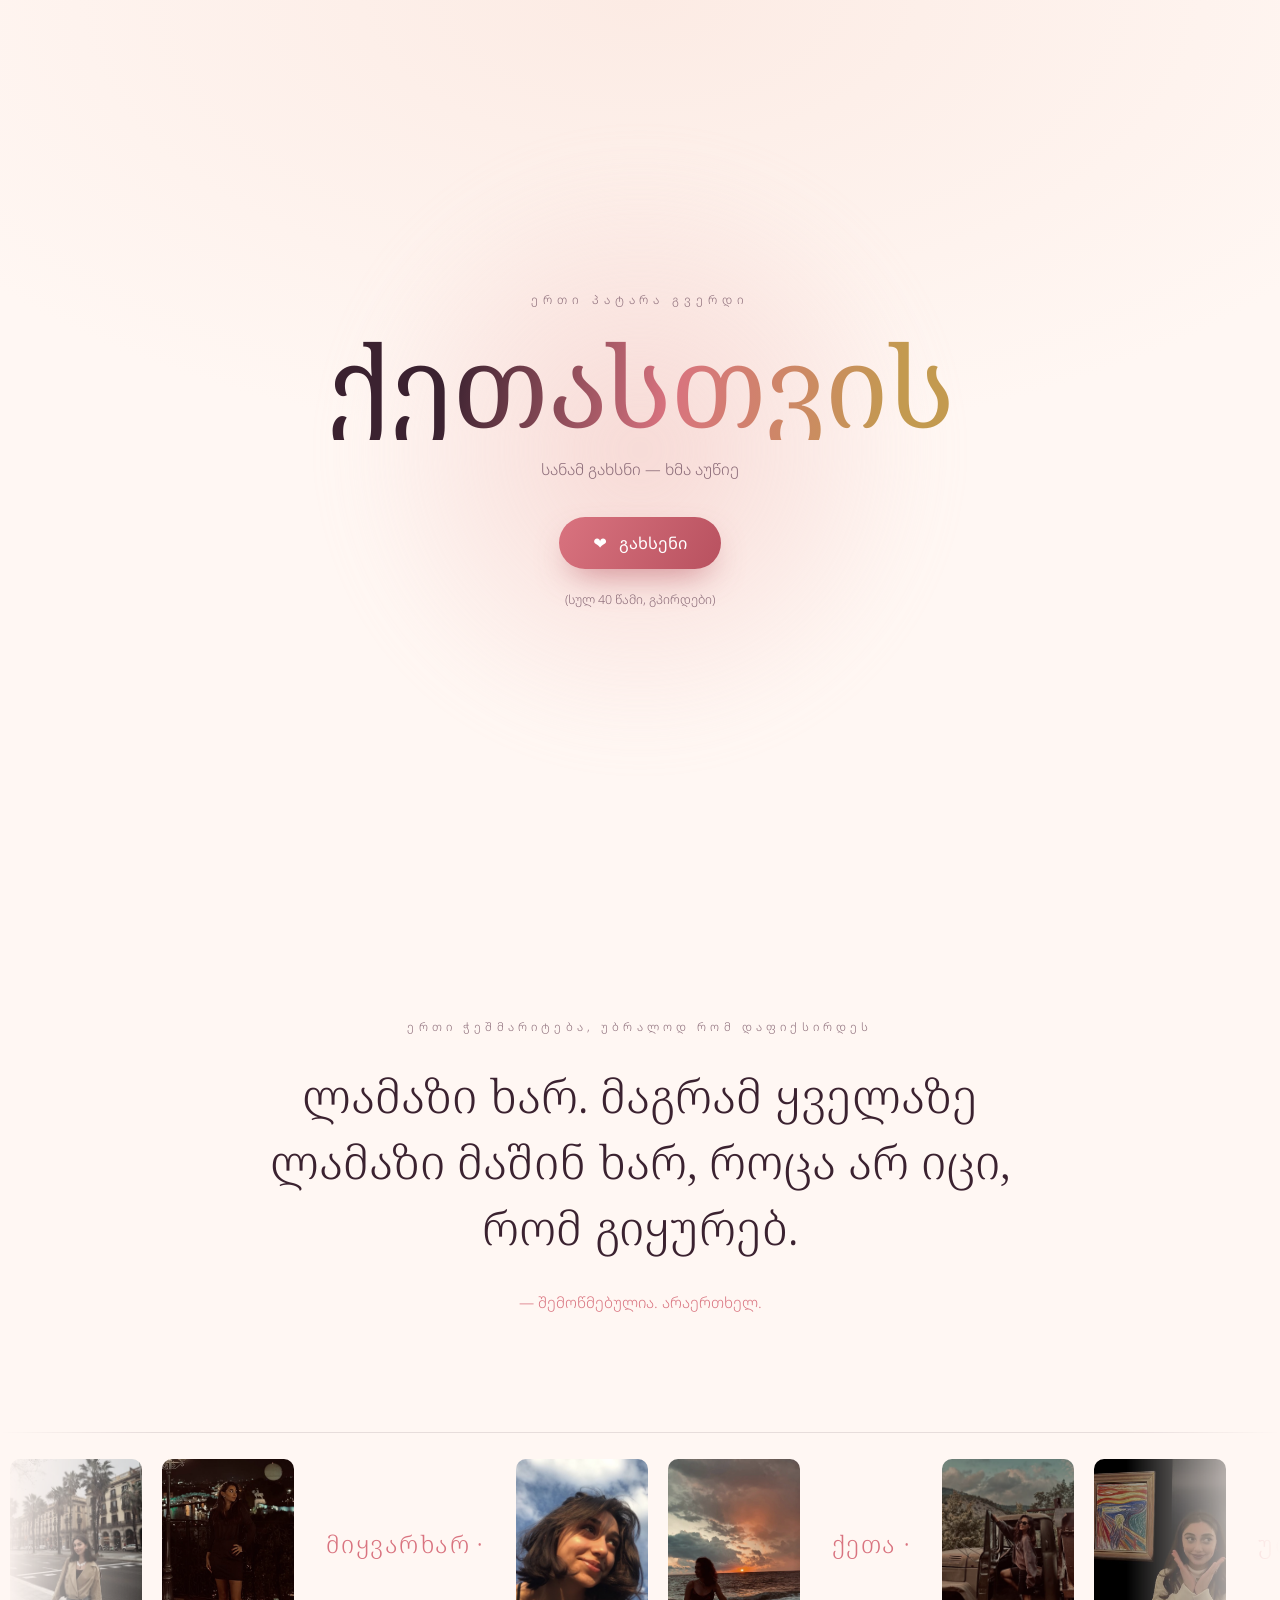
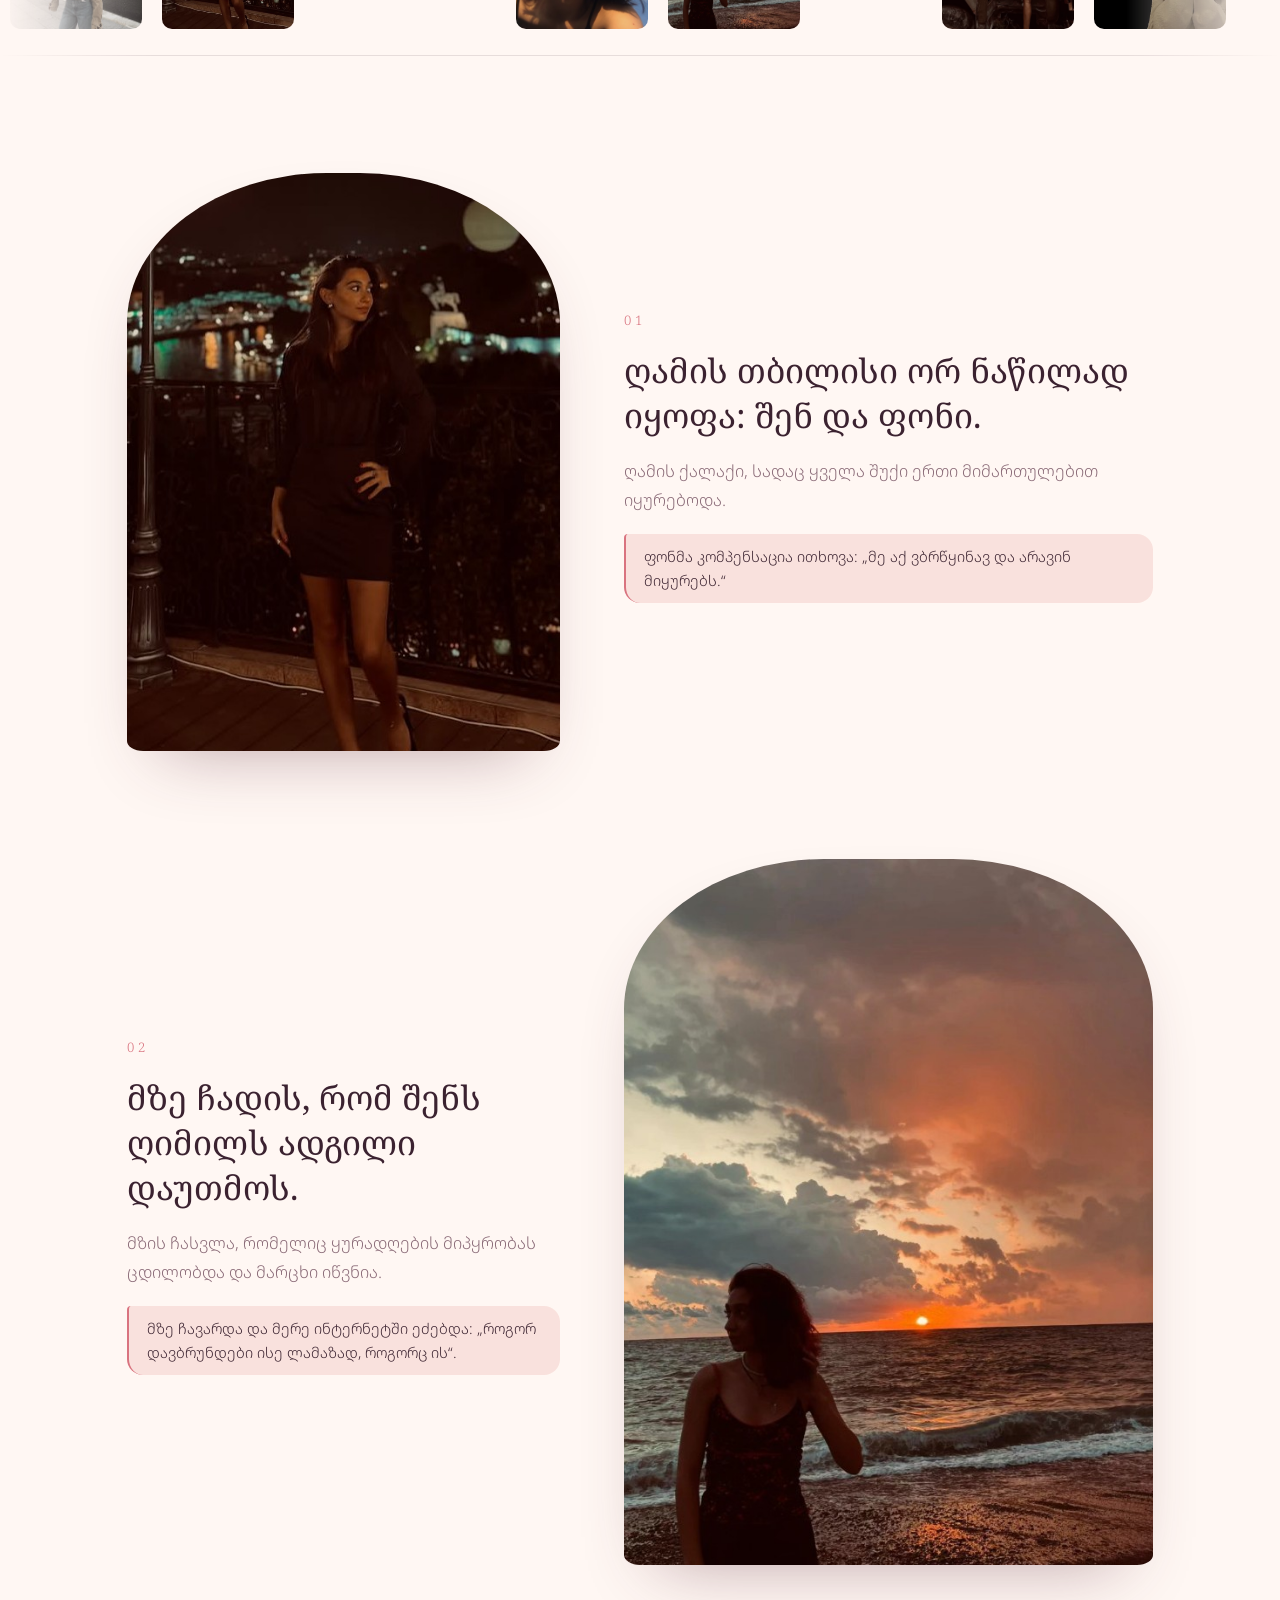
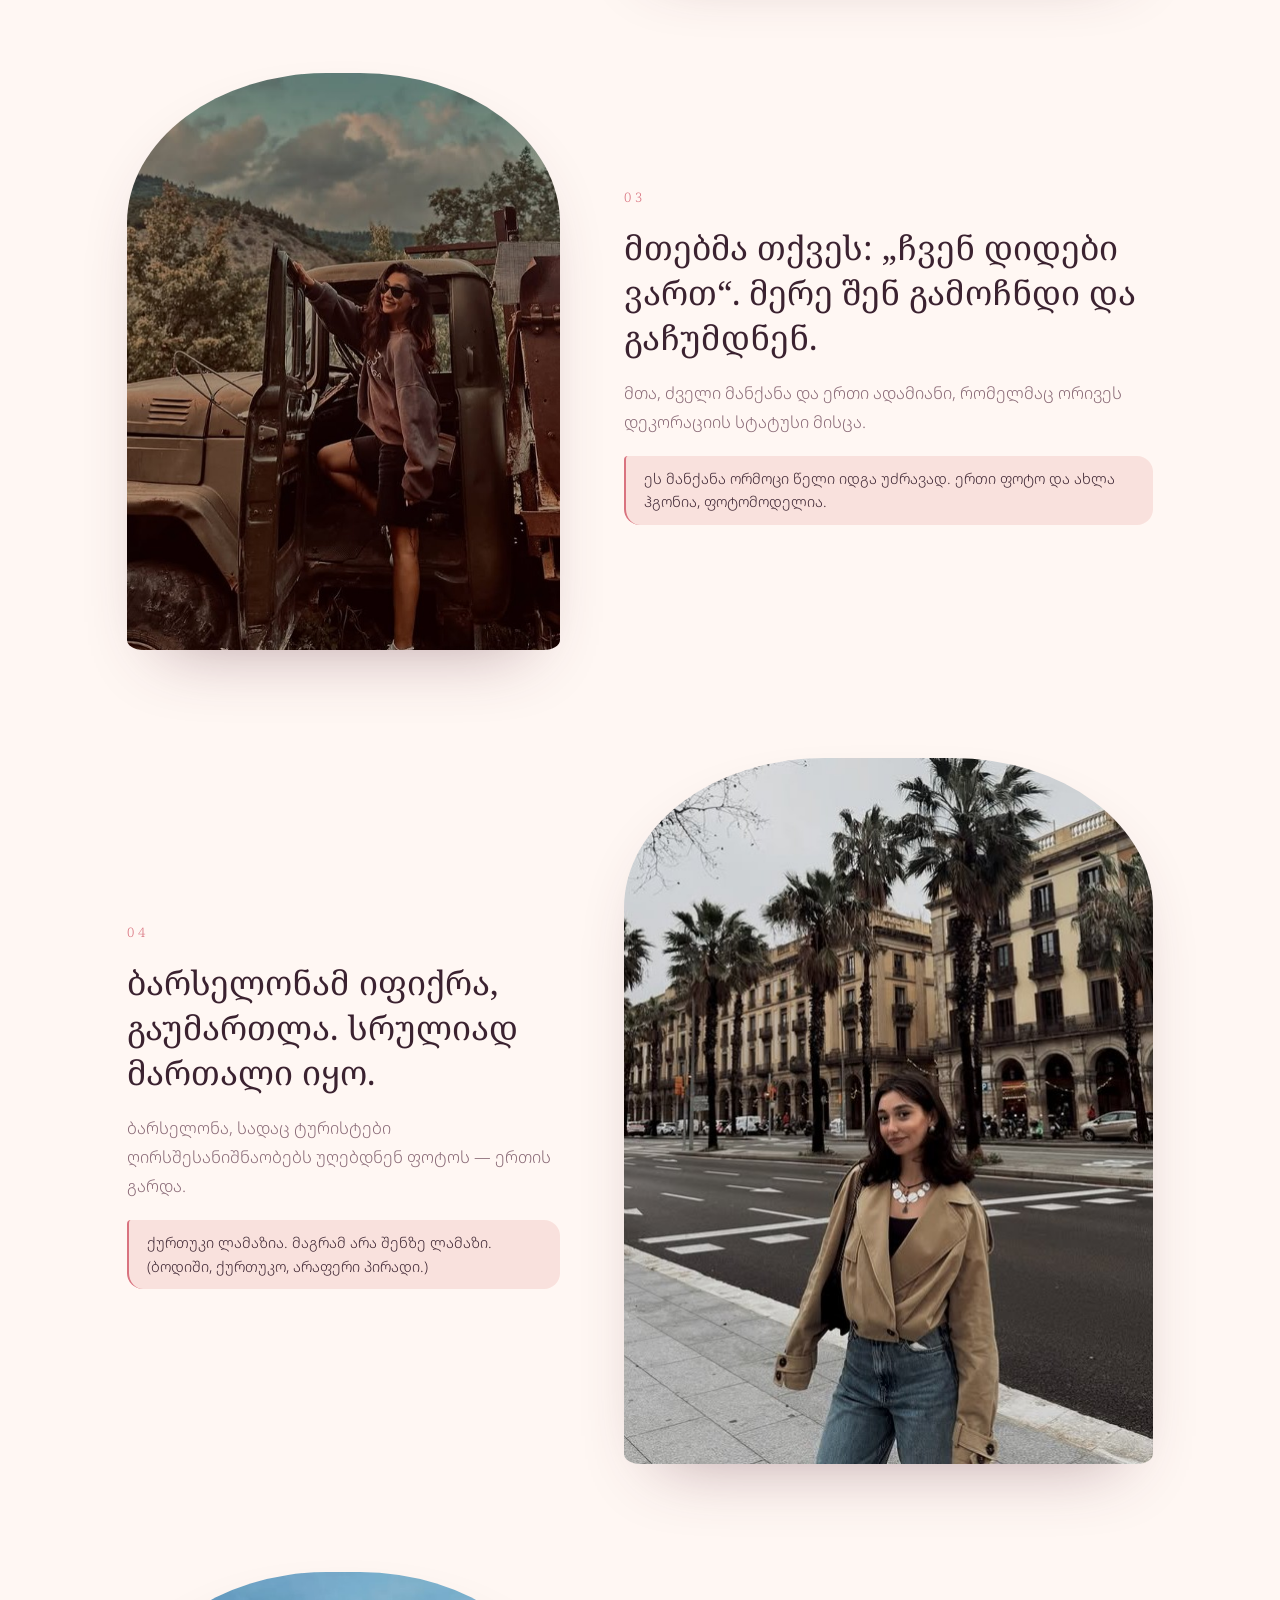
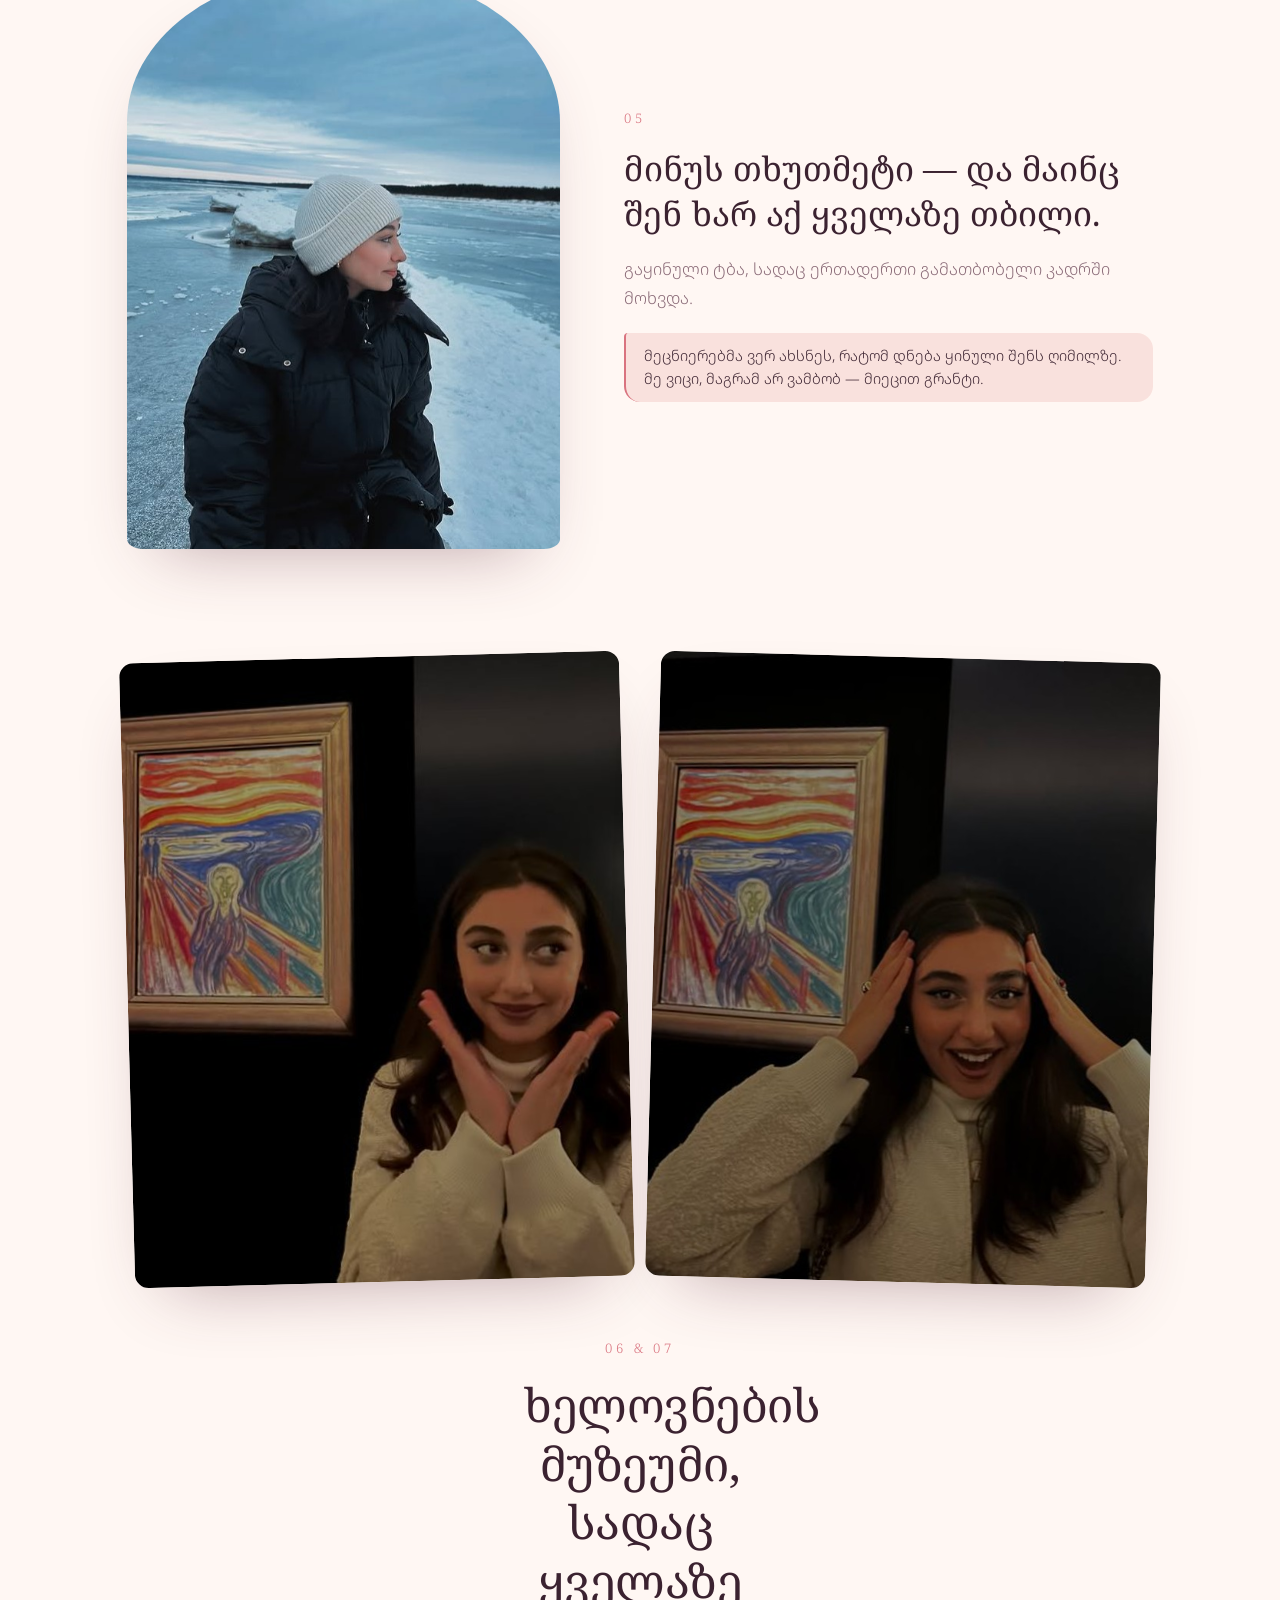
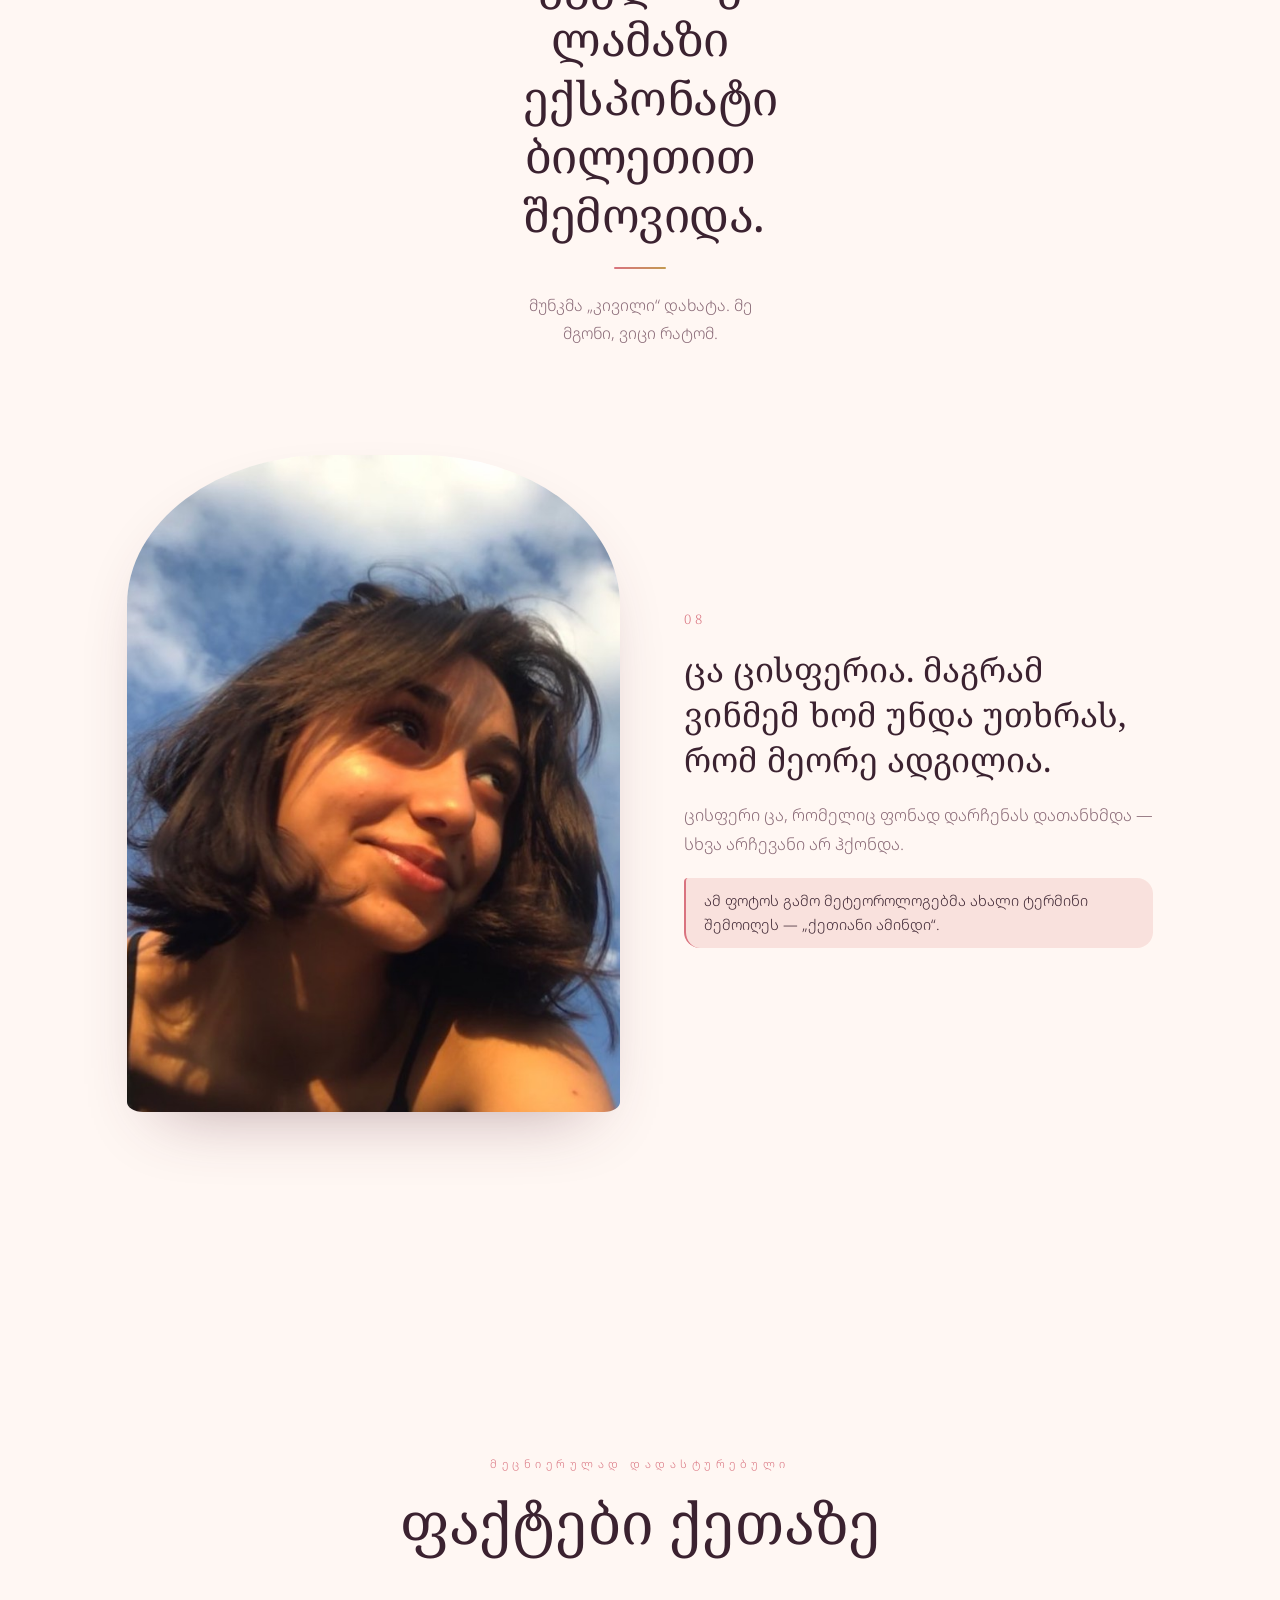
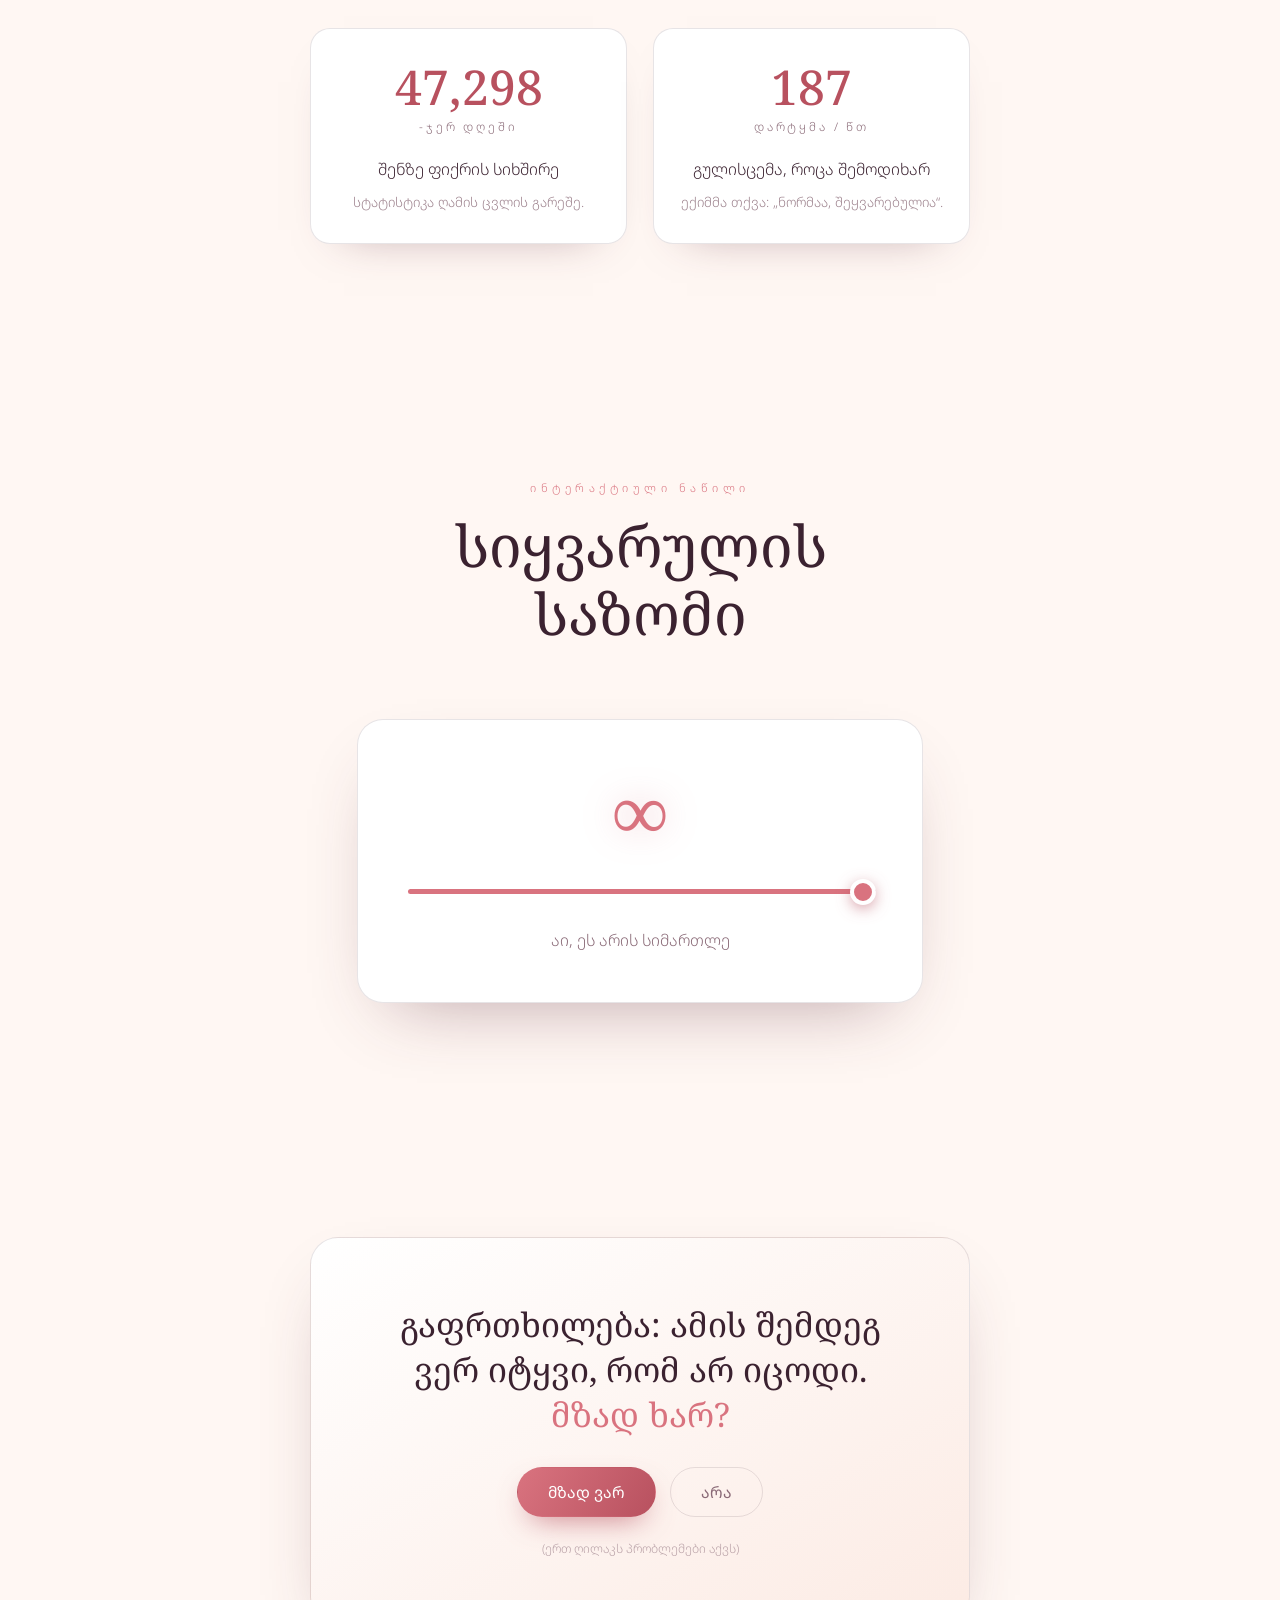
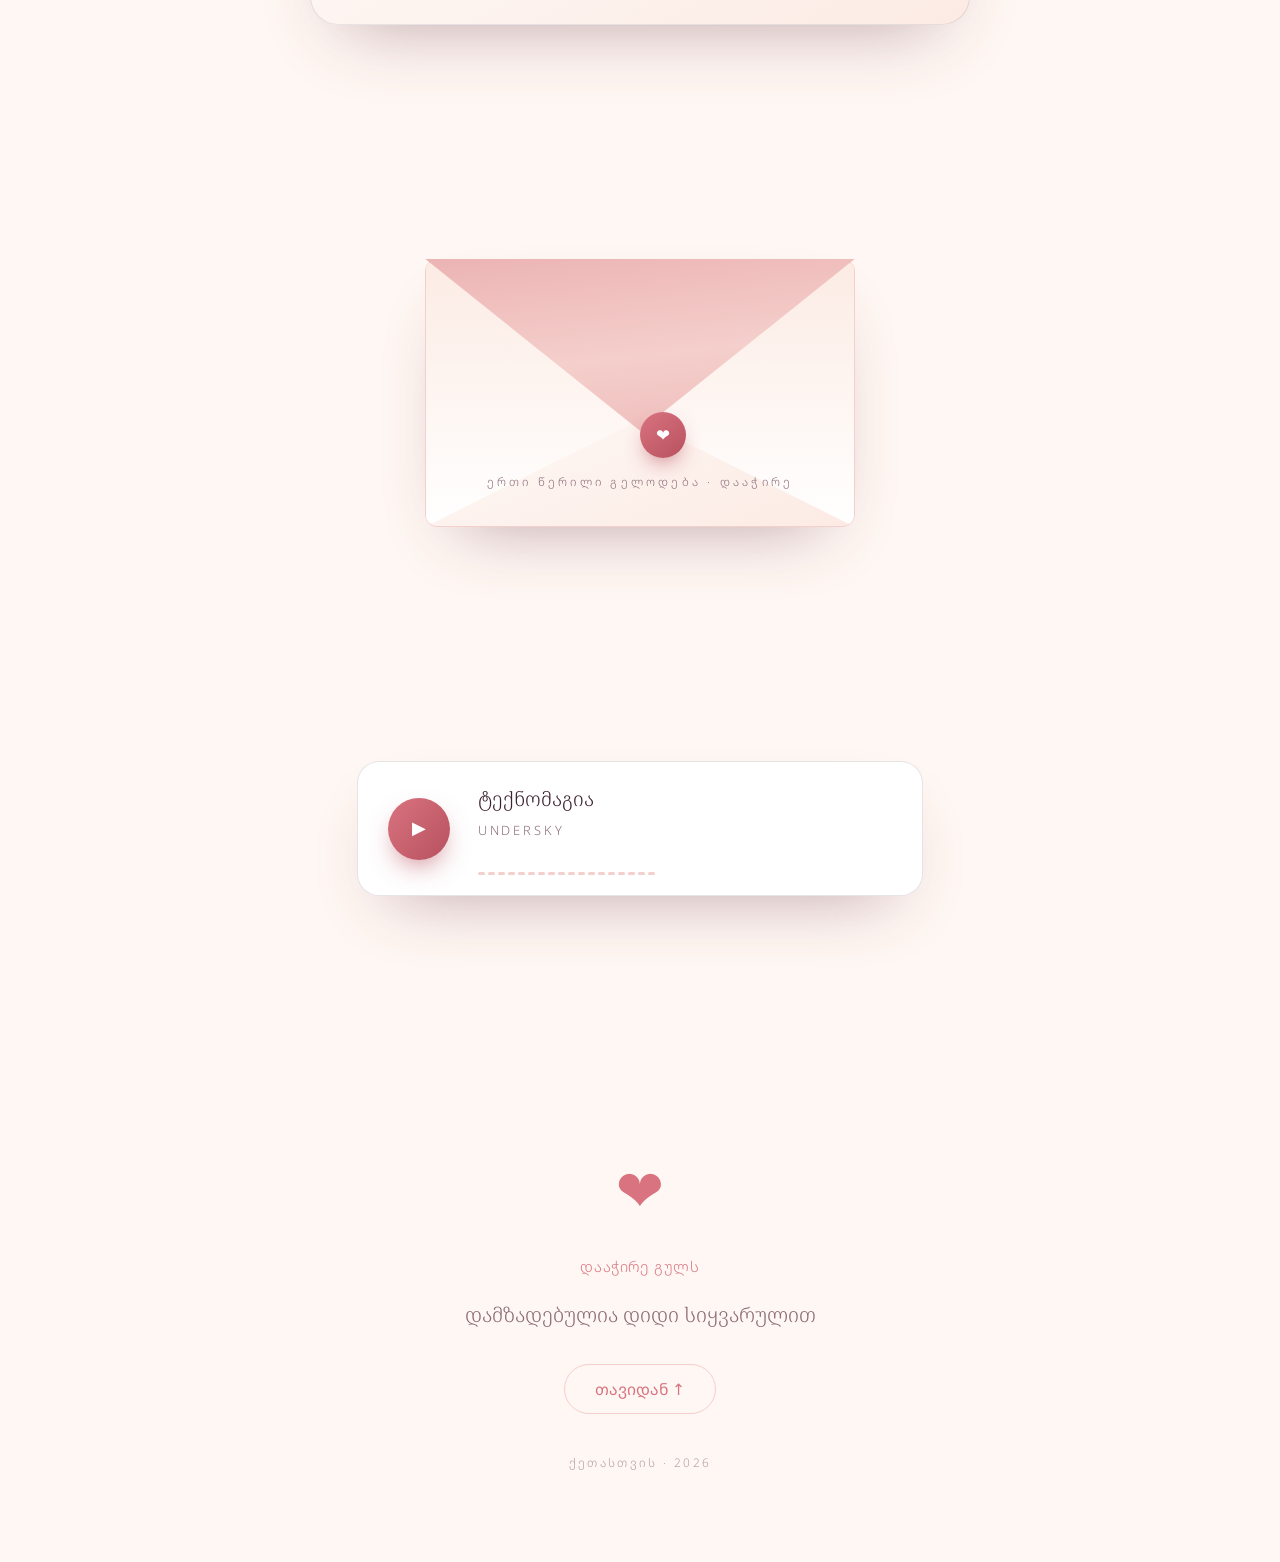
==== commit 51c780fd: "კონვერტი თვითონ არის ღილაკი + გასწორებული favicon - „გახსენი წერილი" ღილაკი მოშორდა: კონვერტზე დაჭერ" ====
--- a/upload/index.html
+++ b/upload/index.html
@@ -5,11 +5,11 @@
 <meta name="viewport" content="width=device-width, initial-scale=1">
 <title>ქეთასთვის ❤</title>
 <meta name="description" content="ერთი პატარა გვერდი, რომელიც მხოლოდ ერთი ადამიანისთვის დამზადდა.">
-<link rel="icon" href="data:image/svg+xml,%3Csvg xmlns='http://www.w3.org/2000/svg' viewBox='0 0 100 100'%3E%3Ctext y='.9em' font-size='90'%3E%E2%9D%A4%EF%B8%8F%3C/text%3E%3C/svg%3E">
+<link rel="icon" href="data:image/svg+xml,%3Csvg xmlns='http://www.w3.org/2000/svg' viewBox='0 0 32 30'%3E%3Cpath d='M16 27C16 27 3 18.5 3 10.8 3 6.5 6.4 3 10.6 3 13.2 3 15.2 4.4 16 6.2 16.8 4.4 18.8 3 21.4 3 25.6 3 29 6.5 29 10.8 29 18.5 16 27 16 27Z' fill='%23D9737F'/%3E%3C/svg%3E">
 <link rel="preconnect" href="https://fonts.googleapis.com">
 <link rel="preconnect" href="https://fonts.gstatic.com" crossorigin>
 <link href="https://fonts.googleapis.com/css2?family=Noto+Serif+Georgian:wght@300;400;500;600;700&family=Noto+Sans+Georgian:wght@300;400;500;600&display=swap" rel="stylesheet">
-<link rel="stylesheet" href="style.css?v=5">
+<link rel="stylesheet" href="style.css?v=6">
 <script>document.documentElement.classList.add("js")</script>
 </head>
 <body>
@@ -237,13 +237,12 @@
 <!-- ══════════════ წერილი ══════════════ -->
 <section class="letter" id="letter">
   <div class="envwrap reveal" id="envwrap">
-    <div class="env" id="env">
+    <div class="env" id="env" role="button" tabindex="0" aria-label="წერილის გახსნა">
       <div class="env__body"></div>
-      <div class="env__note">ერთი წერილი გელოდება</div>
+      <div class="env__note">ერთი წერილი გელოდება · დააჭირე</div>
       <div class="env__flap"></div>
       <div class="env__seal">❤</div>
     </div>
-    <button class="env__btn" id="letterBtn" type="button">გახსენი წერილი</button>
   </div>
 
   <div class="letter__paper" id="letterPaper" hidden>
@@ -290,6 +289,6 @@
 <audio id="audio" loop preload="auto" src="music/technomagia.mp3"></audio>
 <div id="ytHost" class="yt-host" aria-hidden="true"></div>
 
-<script src="app.js?v=5"></script>
+<script src="app.js?v=6"></script>
 </body>
 </html>
--- a/upload/style.css
+++ b/upload/style.css
@@ -468,10 +468,18 @@
 
 .env{
   position:relative;width:min(430px,86vw);aspect-ratio:1.6;
-  perspective:1000px;cursor:pointer;
-  transition:transform .6s cubic-bezier(.34,1.56,.64,1);
-}
-.env:hover{transform:translateY(-7px) rotate(-.7deg)}
+  perspective:1000px;cursor:pointer;outline:none;
+  animation:envFloat 5s ease-in-out infinite;
+}
+.env__body,.env__flap,.env__note{transition:transform .5s cubic-bezier(.22,1,.36,1),box-shadow .5s}
+/* გადატარებაზე ფარვალი ოდნავ იწევს — მიწვევა, რომ დააჭირო */
+.env:hover .env__body,.env:focus-visible .env__body{
+  transform:scale(1.015);
+  box-shadow:0 38px 80px -34px rgba(94,45,60,.55),inset 0 1px 0 rgba(255,255,255,.55);
+}
+.env:hover .env__flap,.env:focus-visible .env__flap{transform:rotateX(-16deg)}
+.env:focus-visible .env__body{border-color:var(--rose)}
+.env:active .env__body{transform:scale(.99)}
 .env__body{
   position:absolute;inset:0;border-radius:12px;overflow:hidden;
   background:linear-gradient(158deg,var(--card),var(--bg-2));
@@ -514,17 +522,6 @@
   transition:opacity .45s,transform .5s;
 }
 .env.is-open .env__seal{animation:none;opacity:0;transform:translate(-50%,-50%) scale(.35)}
-.env__btn{
-  display:inline-flex;align-items:center;gap:10px;
-  font-family:var(--sans);font-size:1rem;font-weight:400;
-  padding:14px 32px;border-radius:999px;cursor:pointer;border:none;color:#fff;
-  background:linear-gradient(120deg,var(--rose),var(--rose-deep));
-  box-shadow:0 14px 32px -12px rgba(184,81,95,.8);
-  transition:transform .35s cubic-bezier(.34,1.56,.64,1),box-shadow .35s;
-}
-.env__btn:hover{transform:translateY(-3px) scale(1.04)}
-.env__btn:active{transform:scale(.97)}
-
 .letter__paper[hidden]{display:none}
 .letter__paper.is-out{animation:letterOut 1.05s cubic-bezier(.22,1,.36,1)}
 .letter__paper.is-back{animation:letterBack .6s cubic-bezier(.4,0,1,1) forwards}
@@ -692,6 +689,10 @@
   100%{opacity:0;transform:translate(var(--dx,20px),-112vh) rotate(var(--rot,220deg)) scale(1.1)}
 }
 @keyframes blink{50%{opacity:0}}
+@keyframes envFloat{
+  0%,100%{transform:translateY(0)}
+  50%{transform:translateY(-8px)}
+}
 @keyframes sealBeat{
   0%,100%{transform:translate(-50%,-50%) scale(1)}
   14%{transform:translate(-50%,-50%) scale(1.15)}
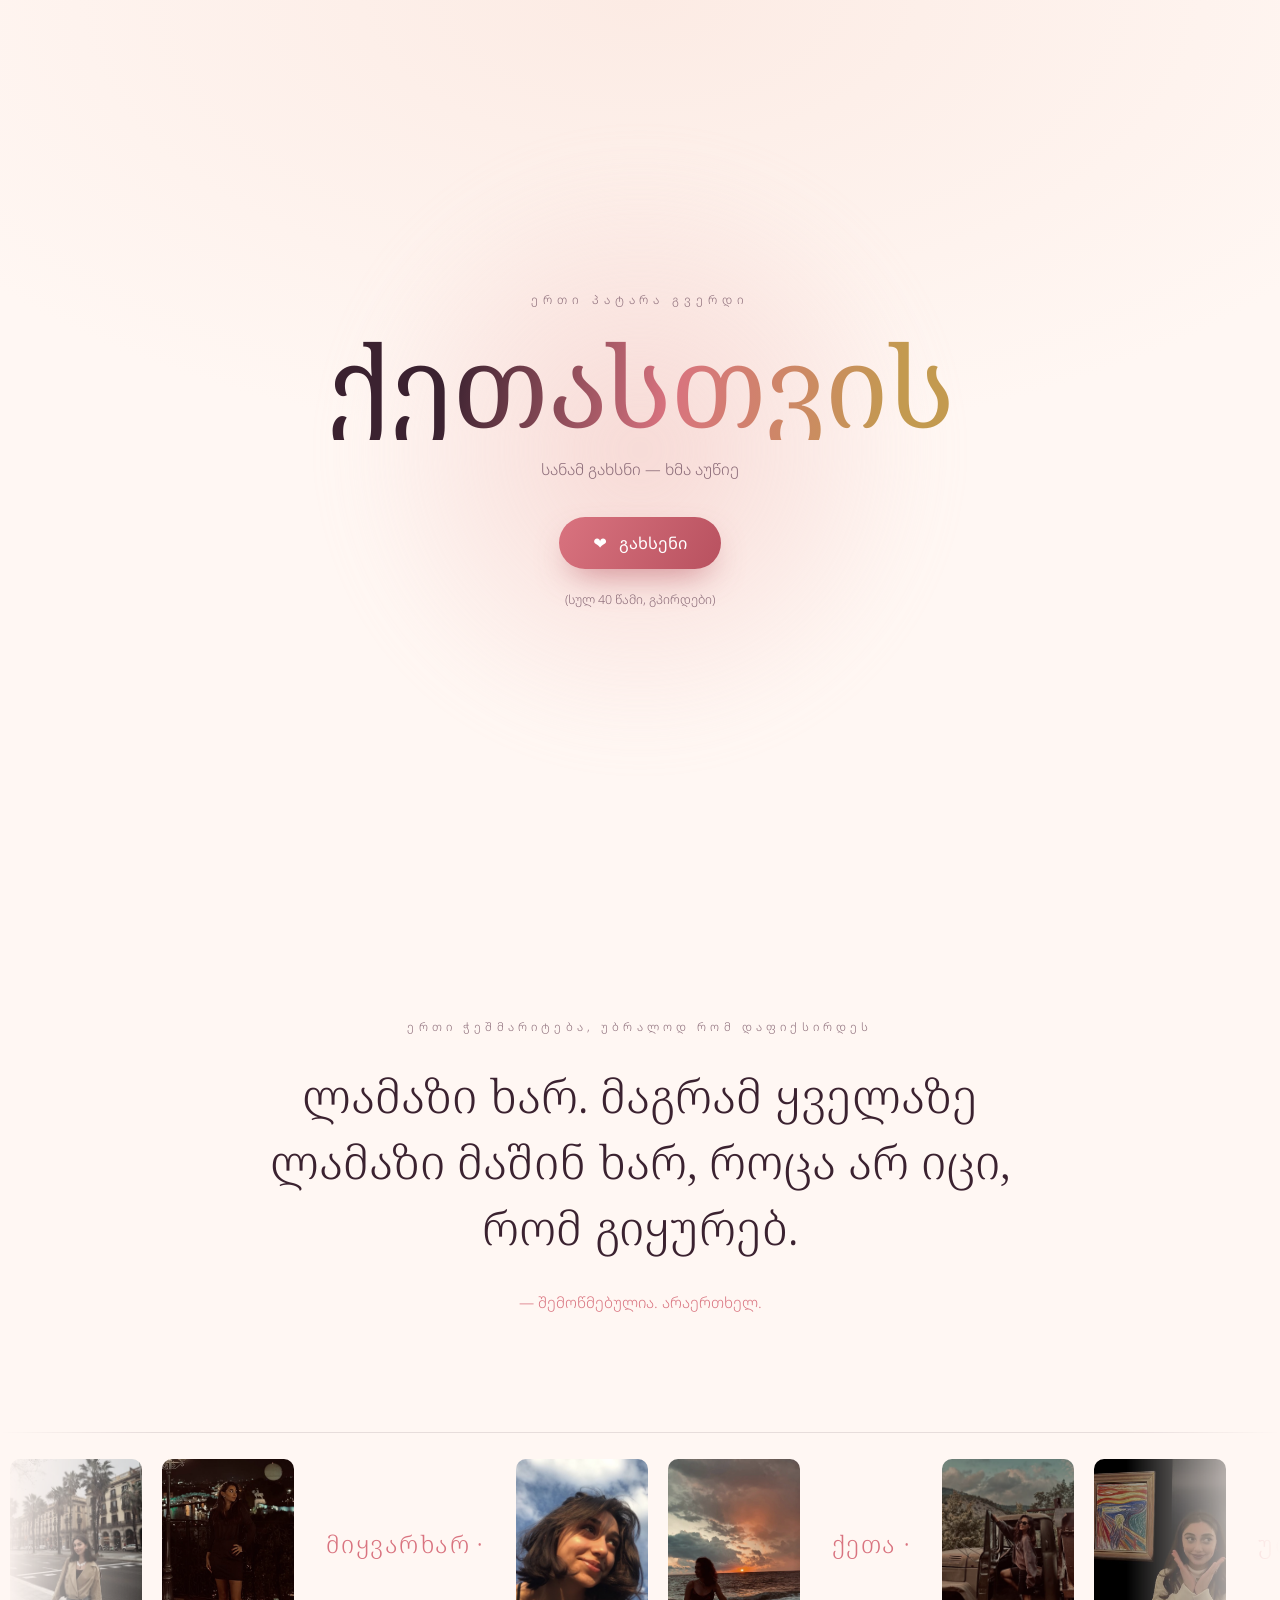
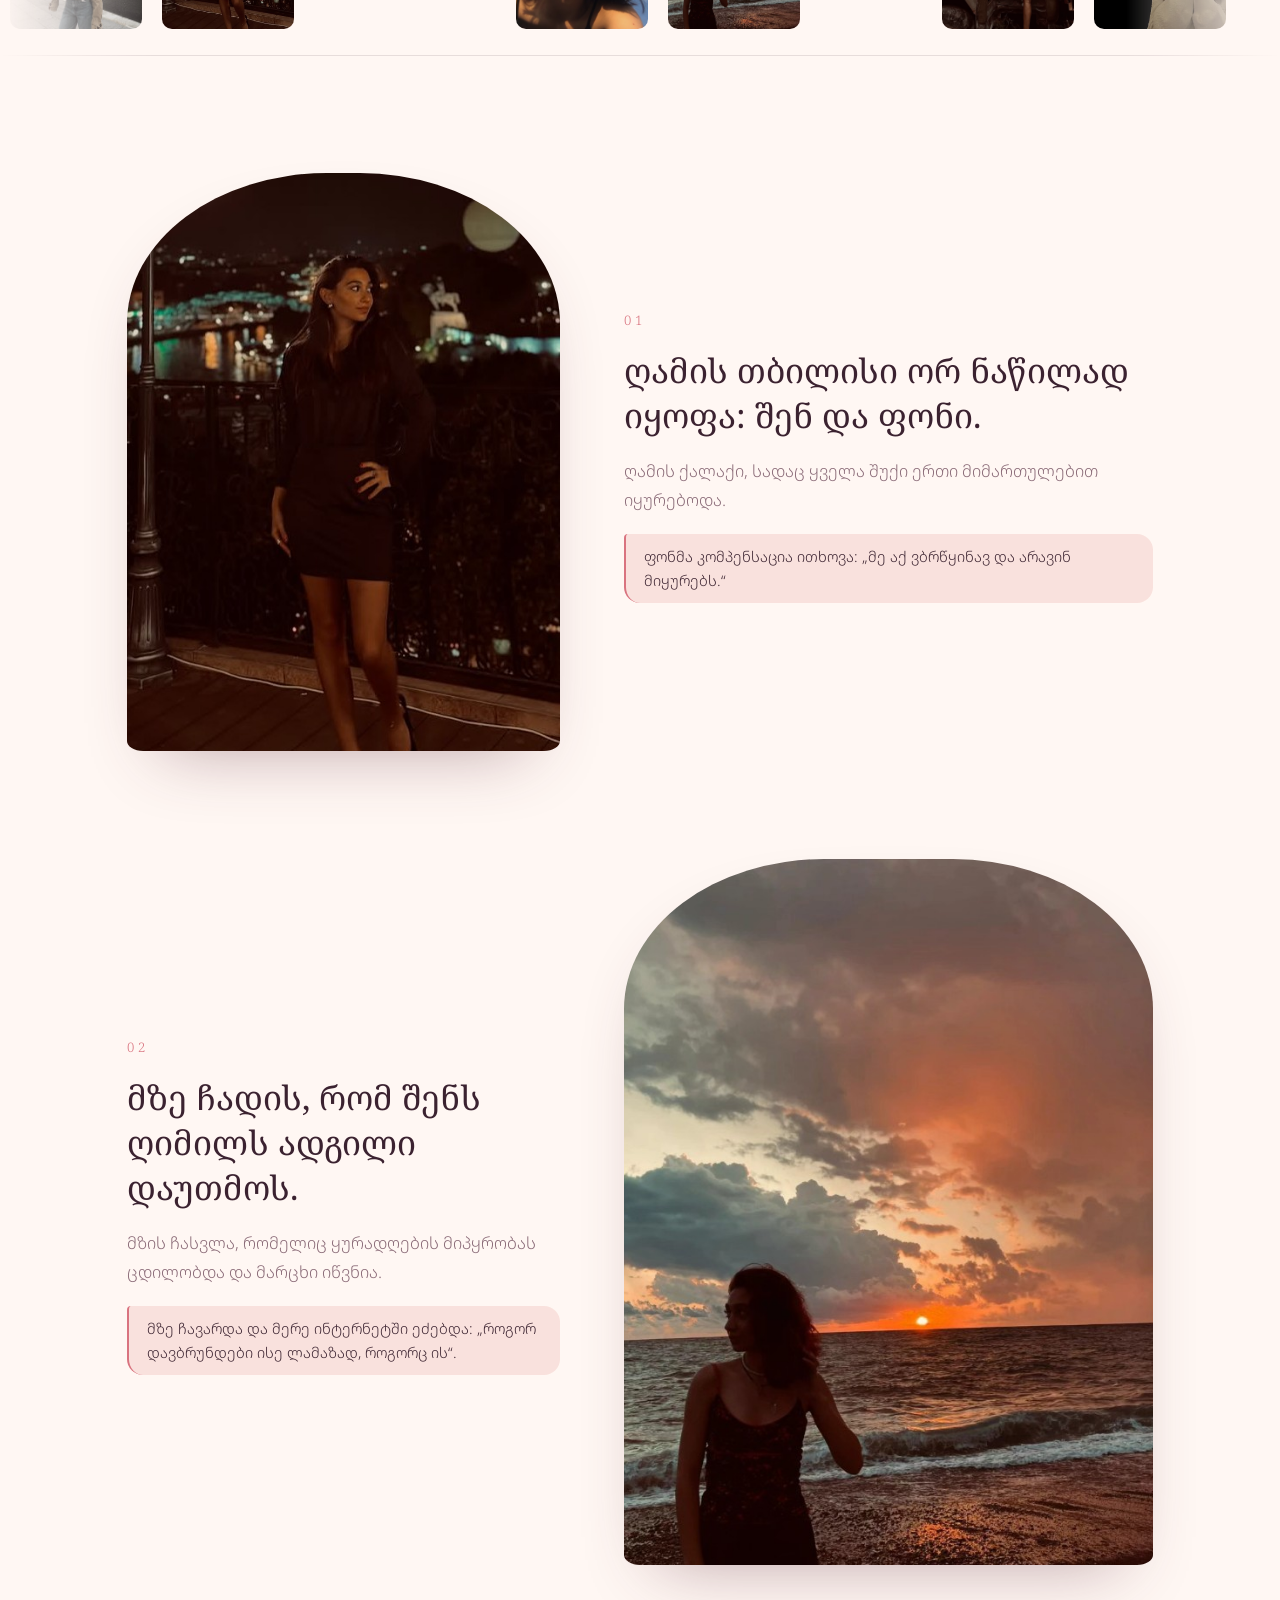
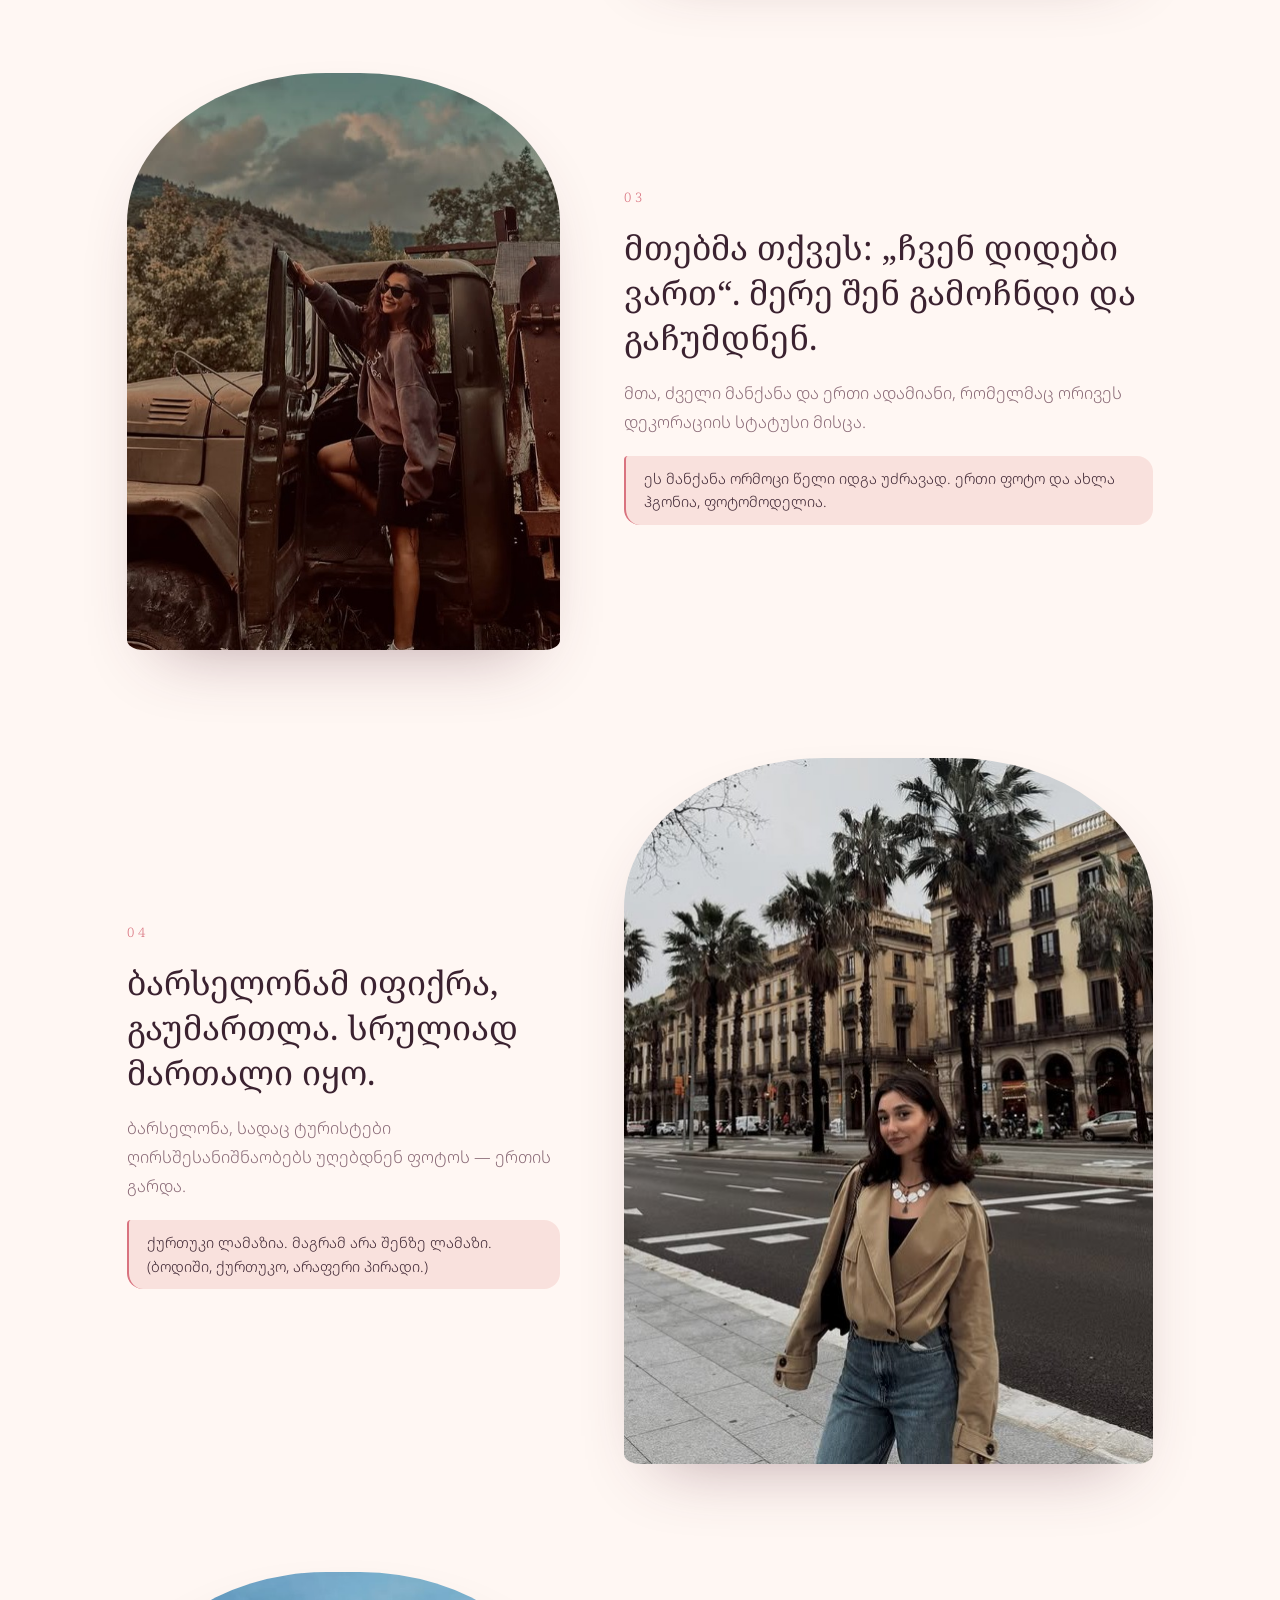
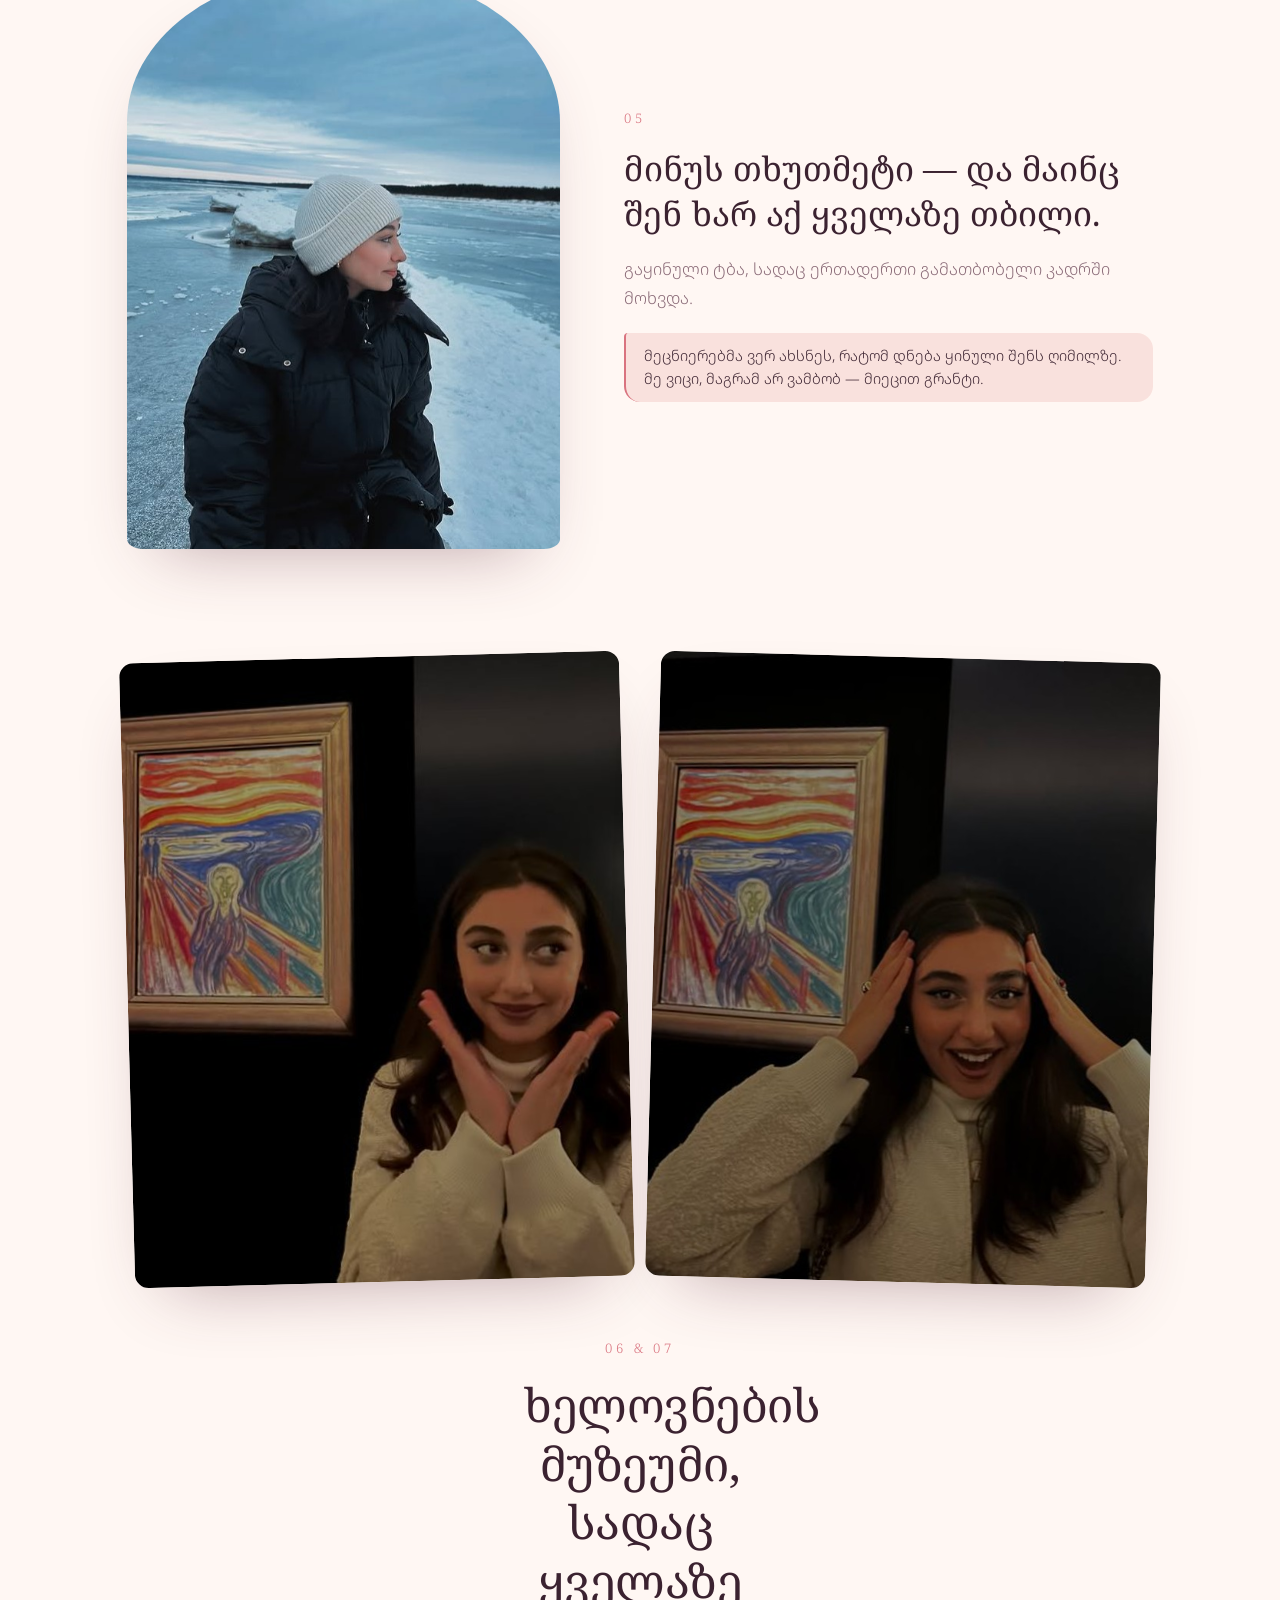
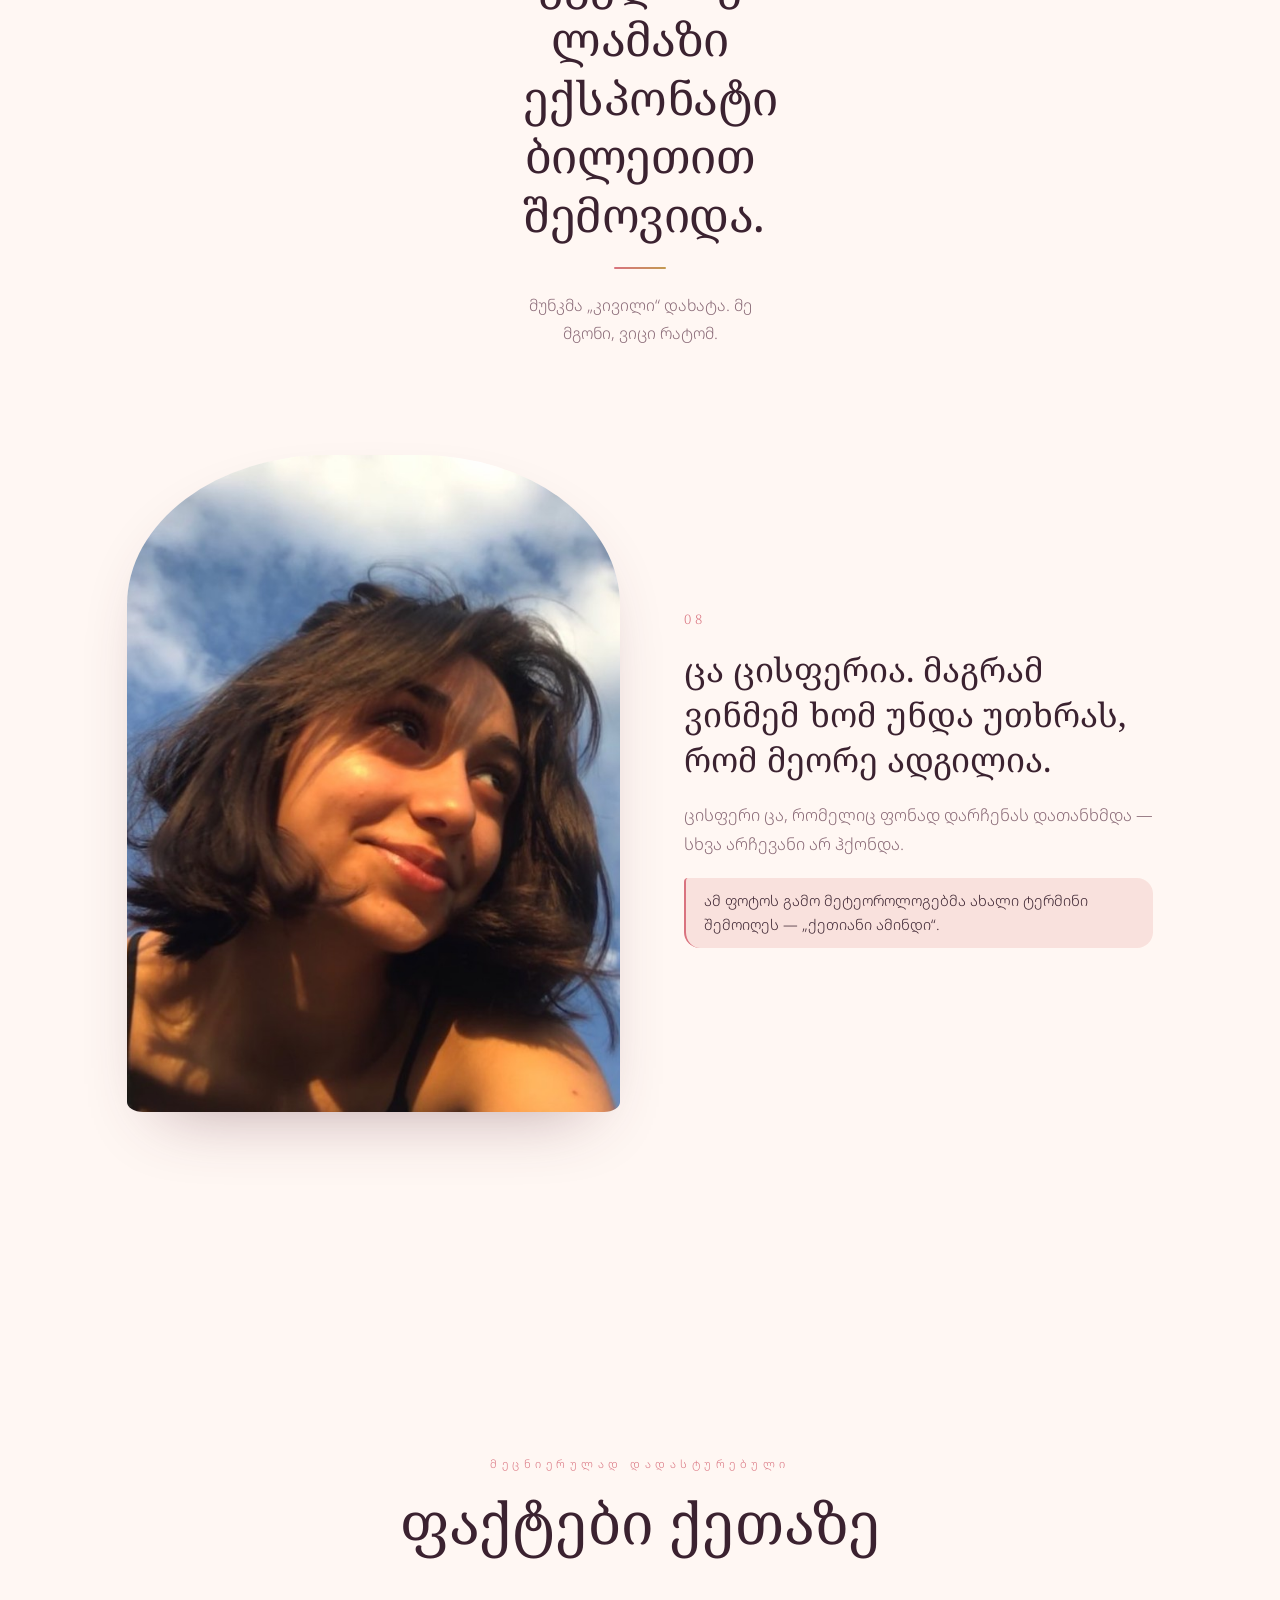
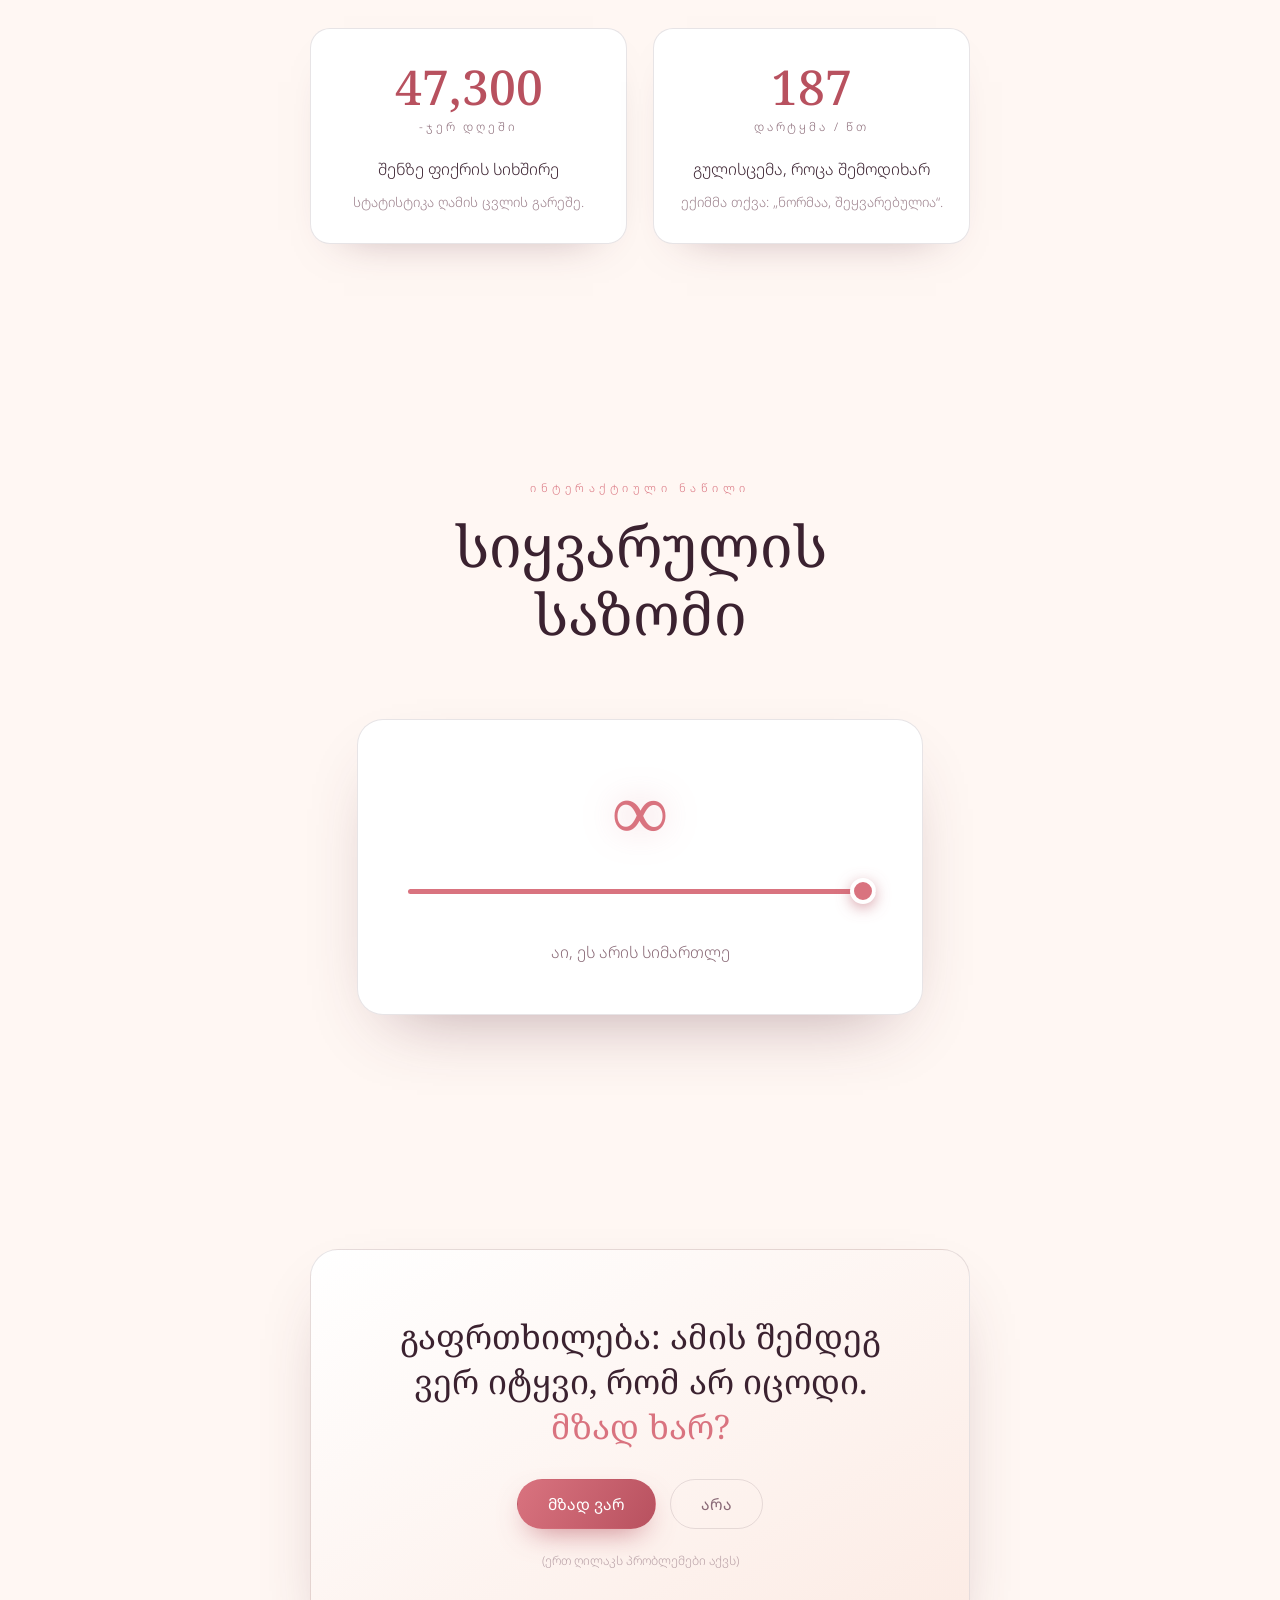
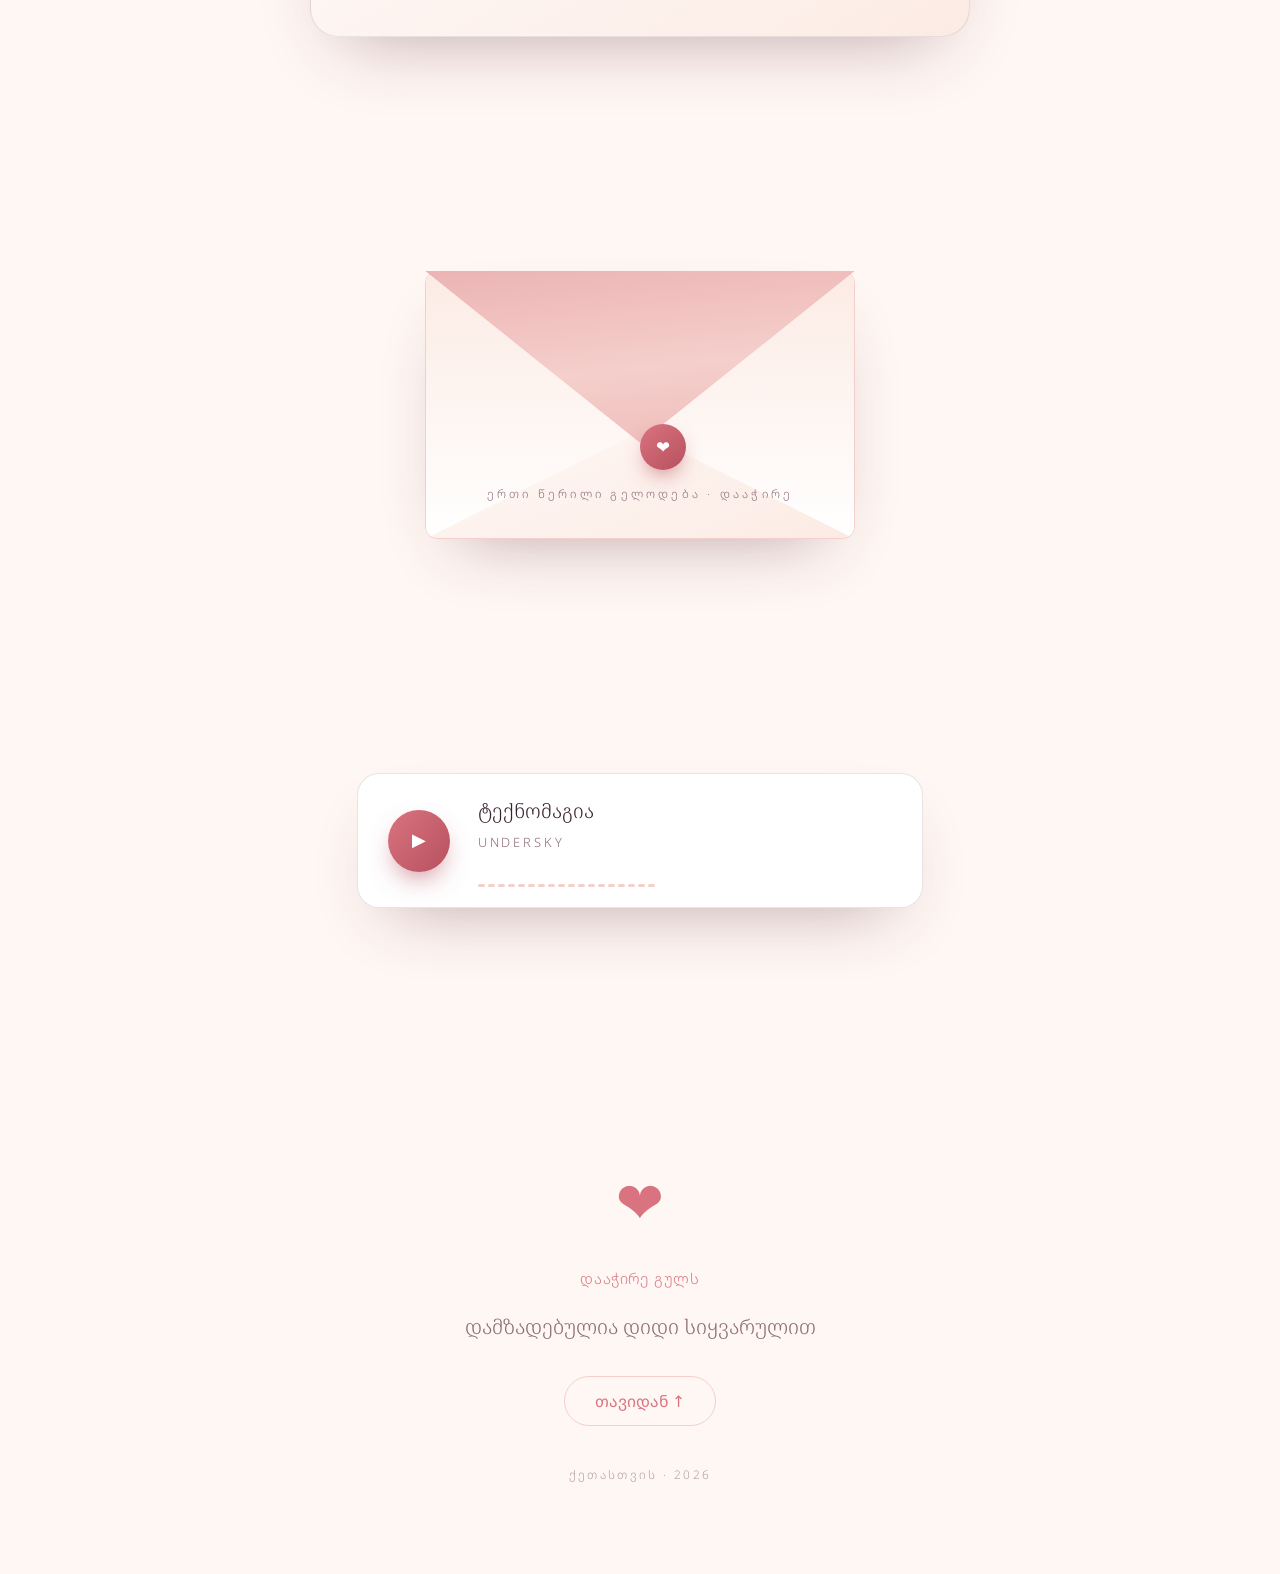
==== commit 8ccf9e6b: "ტელეფონის ვერსია: სქროლვა აღარ ხტუნავს მიზეზები, რაც მოიხსნა: - ფონის ლაქები vh-ზე იყო მიბმული (vmax" ====
--- a/upload/index.html
+++ b/upload/index.html
@@ -9,7 +9,7 @@
 <link rel="preconnect" href="https://fonts.googleapis.com">
 <link rel="preconnect" href="https://fonts.gstatic.com" crossorigin>
 <link href="https://fonts.googleapis.com/css2?family=Noto+Serif+Georgian:wght@300;400;500;600;700&family=Noto+Sans+Georgian:wght@300;400;500;600&display=swap" rel="stylesheet">
-<link rel="stylesheet" href="style.css?v=6">
+<link rel="stylesheet" href="style.css?v=8">
 <script>document.documentElement.classList.add("js")</script>
 </head>
 <body>
@@ -289,6 +289,6 @@
 <audio id="audio" loop preload="auto" src="music/technomagia.mp3"></audio>
 <div id="ytHost" class="yt-host" aria-hidden="true"></div>
 
-<script src="app.js?v=6"></script>
+<script src="app.js?v=8"></script>
 </body>
 </html>
--- a/upload/style.css
+++ b/upload/style.css
@@ -34,6 +34,8 @@
 
 *,*::before,*::after{box-sizing:border-box}
 
+button,a,input,[role="button"]{-webkit-tap-highlight-color:transparent;touch-action:manipulation}
+
 html{scroll-behavior:smooth}
 
 body{
@@ -404,18 +406,28 @@
   text-shadow:0 0 34px color-mix(in srgb,var(--rose) 40%,transparent);
   animation:beat 2.4s ease-in-out infinite;
 }
+/* თითისთვის მოსაჭიდი ზონა 30px-ია, ხილული ზოლი კი ისევ თხელი */
 .meter__range{
-  -webkit-appearance:none;appearance:none;width:100%;height:5px;
+  -webkit-appearance:none;appearance:none;
+  width:100%;height:30px;background:transparent;
+  outline:none;cursor:grab;touch-action:pan-y;
+}
+.meter__range::-webkit-slider-runnable-track{
+  height:5px;border-radius:99px;
   background:linear-gradient(90deg,var(--rose) var(--fill,100%),var(--rose-lt) var(--fill,100%));
-  border-radius:99px;outline:none;cursor:grab;
 }
 .meter__range::-webkit-slider-thumb{
   -webkit-appearance:none;width:26px;height:26px;border-radius:50%;
+  margin-top:-10.5px;
   background:var(--rose);border:4px solid var(--card);cursor:grab;
   box-shadow:0 4px 16px -2px rgba(184,81,95,.7);
   transition:transform .3s;
 }
 .meter__range::-webkit-slider-thumb:hover{transform:scale(1.18)}
+.meter__range::-moz-range-track{
+  height:5px;border-radius:99px;
+  background:linear-gradient(90deg,var(--rose) var(--fill,100%),var(--rose-lt) var(--fill,100%));
+}
 .meter__range::-moz-range-thumb{
   width:22px;height:22px;border-radius:50%;background:var(--rose);
   border:4px solid var(--card);cursor:grab;
@@ -472,13 +484,16 @@
   animation:envFloat 5s ease-in-out infinite;
 }
 .env__body,.env__flap,.env__note{transition:transform .5s cubic-bezier(.22,1,.36,1),box-shadow .5s}
-/* გადატარებაზე ფარვალი ოდნავ იწევს — მიწვევა, რომ დააჭირო */
-.env:hover .env__body,.env:focus-visible .env__body{
-  transform:scale(1.015);
-  box-shadow:0 38px 80px -34px rgba(94,45,60,.55),inset 0 1px 0 rgba(255,255,255,.55);
-}
-.env:hover .env__flap,.env:focus-visible .env__flap{transform:rotateX(-16deg)}
-.env:focus-visible .env__body{border-color:var(--rose)}
+/* გადატარებაზე ფარვალი ოდნავ იწევს — მიწვევა, რომ დააჭირო (მხოლოდ მაუსზე) */
+@media (hover:hover){
+  .env:hover .env__body{
+    transform:scale(1.015);
+    box-shadow:0 38px 80px -34px rgba(94,45,60,.55),inset 0 1px 0 rgba(255,255,255,.55);
+  }
+  .env:hover .env__flap{transform:rotateX(-16deg)}
+}
+.env:focus-visible .env__body{transform:scale(1.015);border-color:var(--rose)}
+.env:focus-visible .env__flap{transform:rotateX(-16deg)}
 .env:active .env__body{transform:scale(.99)}
 .env__body{
   position:absolute;inset:0;border-radius:12px;overflow:hidden;
@@ -689,6 +704,11 @@
   100%{opacity:0;transform:translate(var(--dx,20px),-112vh) rotate(var(--rot,220deg)) scale(1.1)}
 }
 @keyframes blink{50%{opacity:0}}
+/* მხოლოდ transform — ბლიურს ხელახლა არ ხატავს, ამიტომ არ ეზარება */
+@keyframes blobDrift{
+  0%,100%{transform:translate3d(0,0,0) scale(1)}
+  50%{transform:translate3d(4vw,-3vw,0) scale(1.07)}
+}
 @keyframes envFloat{
   0%,100%{transform:translateY(0)}
   50%{transform:translateY(-8px)}
@@ -745,10 +765,34 @@
   .hcard--b{right:-2%;top:24%;width:104px}
   .diptych__txt{margin-top:26px}
 }
+/* ─────────────  ტელეფონი: მსუბუქად და უხტუნიად  ─────────────
+   სიგანის გარდა შეხებით მართვად ეკრანსაც ვიჭერთ — ტაბლეტიც მოყვება */
+@media (max-width:760px),(hover:none){
+  /* ლაქების ზომა vh-ზე იყო მიბმული: ბრაუზერის ზოლის აცურებაზე
+     იცვლებოდა და გვერდი ხტუნავდა. ახლა მხოლოდ სიგანეზეა. */
+  .blob{
+    aspect-ratio:auto;filter:blur(40px);opacity:.5;
+    animation:blobDrift 24s ease-in-out infinite;
+    will-change:transform;
+  }
+  .blob--1{width:96vw;height:96vw;left:-32vw;top:-20vw}
+  .blob--2{width:84vw;height:84vw;right:-30vw;top:34vw;animation-duration:30s}
+  .blob--3{width:76vw;height:76vw;left:12vw;bottom:-30vw;animation-duration:27s}
+
+  /* backdrop-filter ყოველ კადრზე ფონს იღებდა — სქროლვას ამძიმებდა */
+  .pill{backdrop-filter:none;background:var(--card);padding:11px 16px}
+  .pill--icon{padding:11px 14px;min-width:42px;justify-content:center}
+
+  .shot__img img,.diptych__pics img{transition-duration:1s}
+  .joke:hover{transform:none}
+}
+
 @media (max-width:560px){
   body{line-height:1.7}
   .hero{padding:96px 18px 56px}
-  .hcard{opacity:.55!important}
+  .hcard{opacity:.5!important;width:92px;padding:5px 5px 18px}
+  .hcard--a{left:4%;top:9%}
+  .hcard--b{right:4%;top:auto;bottom:13%}
   .marquee__row img{height:132px;width:104px}
   .marquee__row figure{width:104px}
   .diptych__pics{grid-template-columns:1fr}
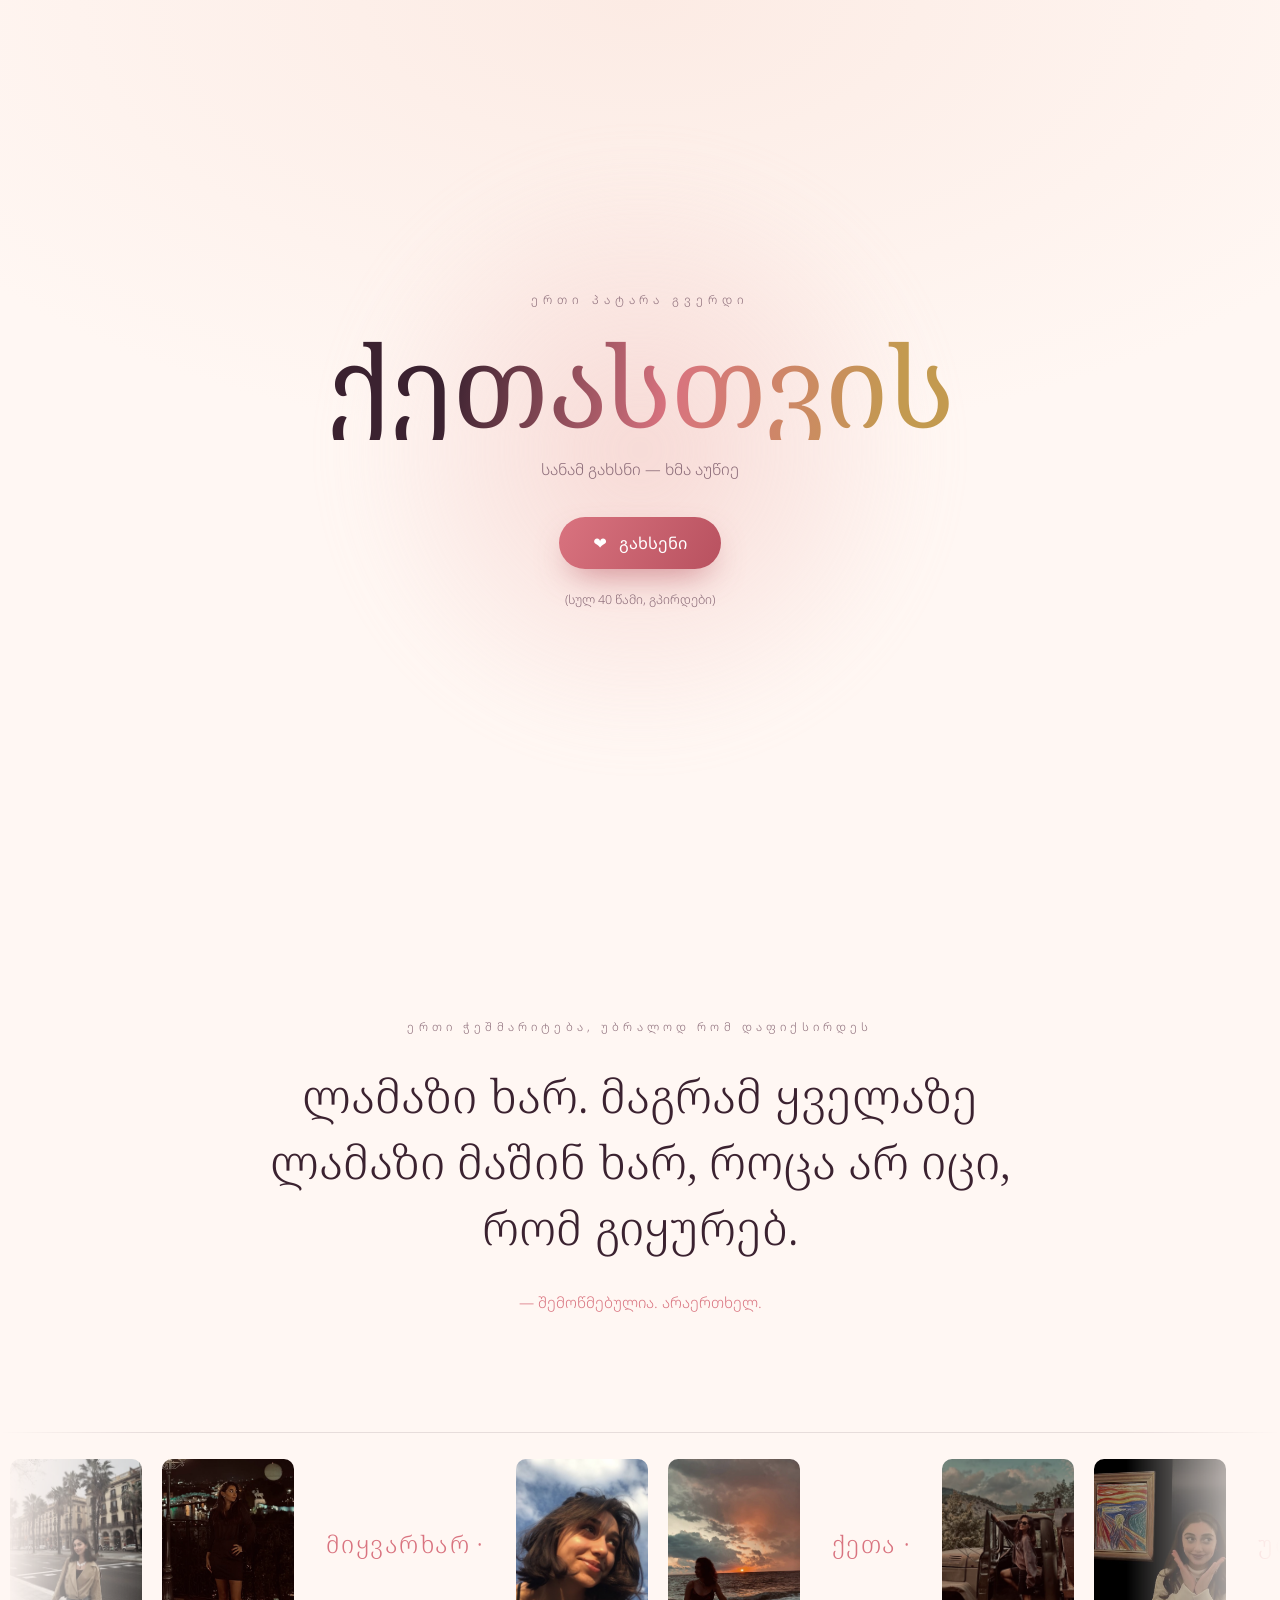
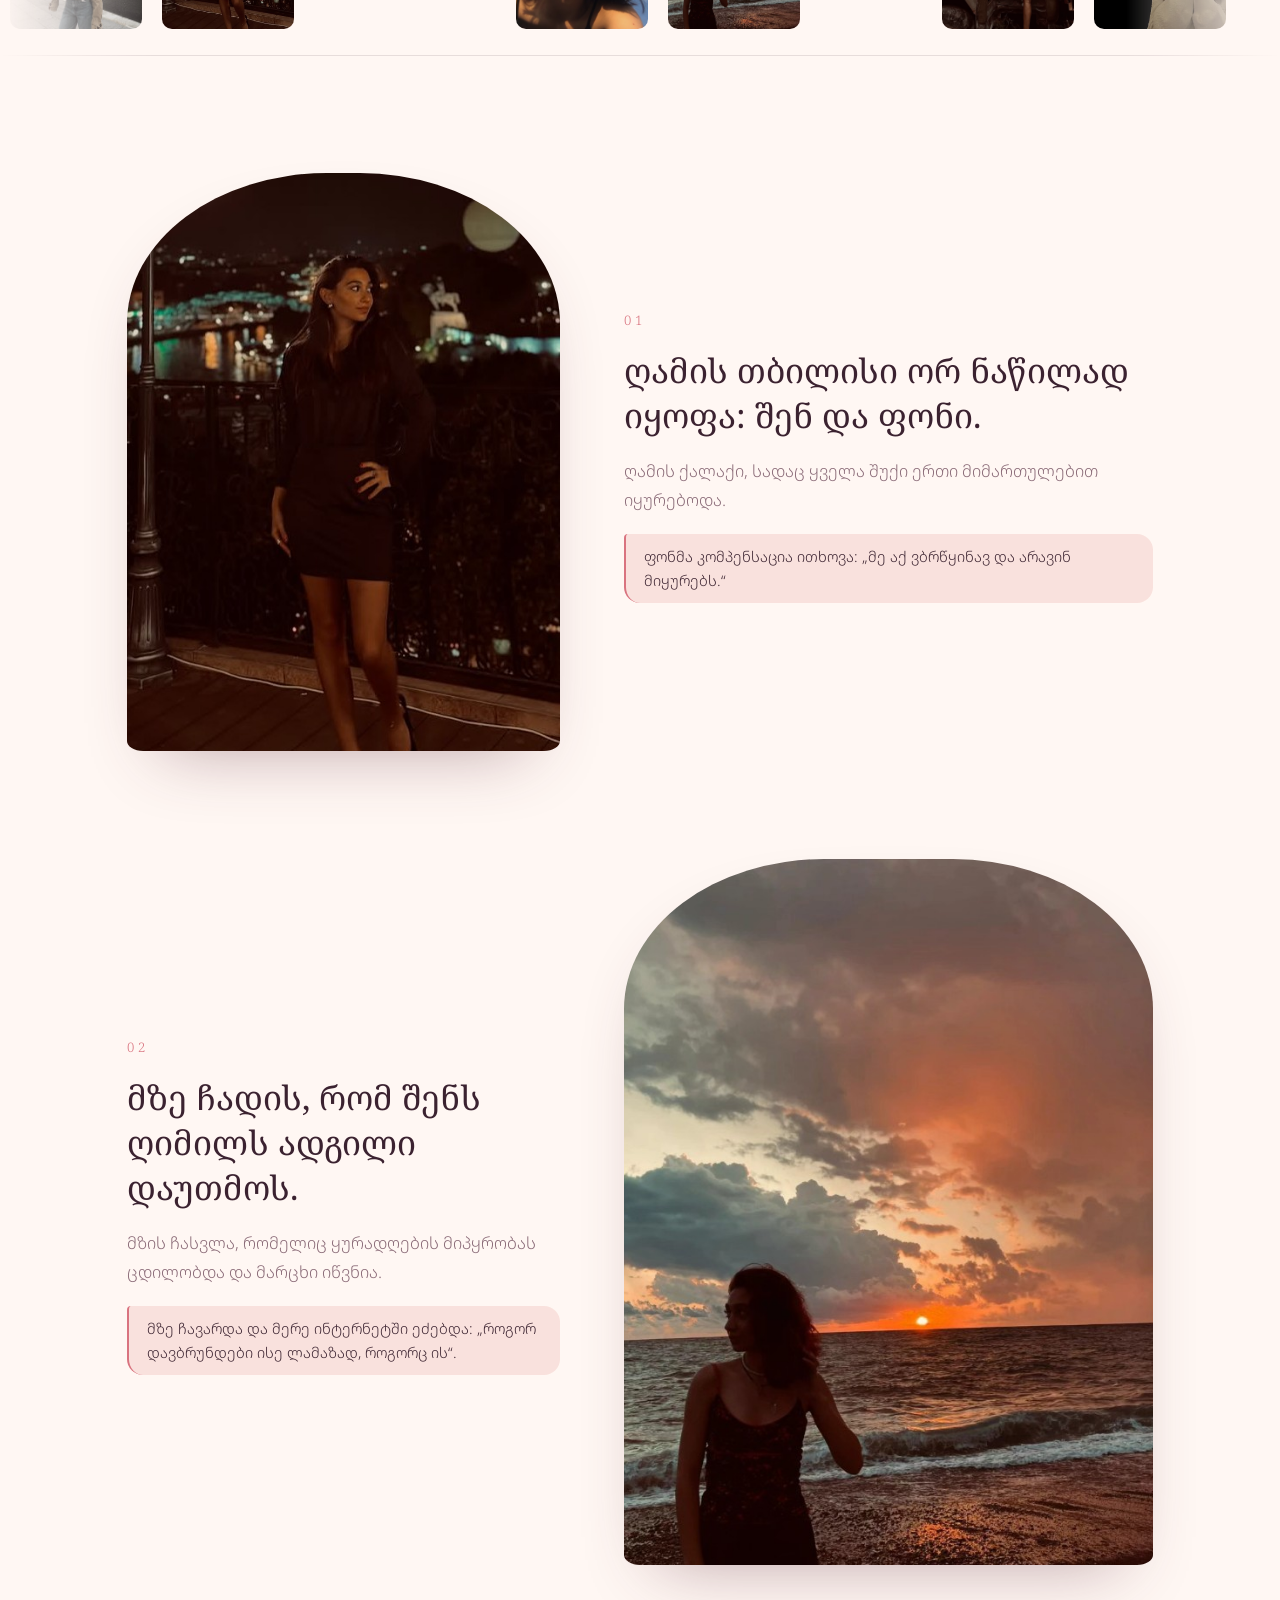
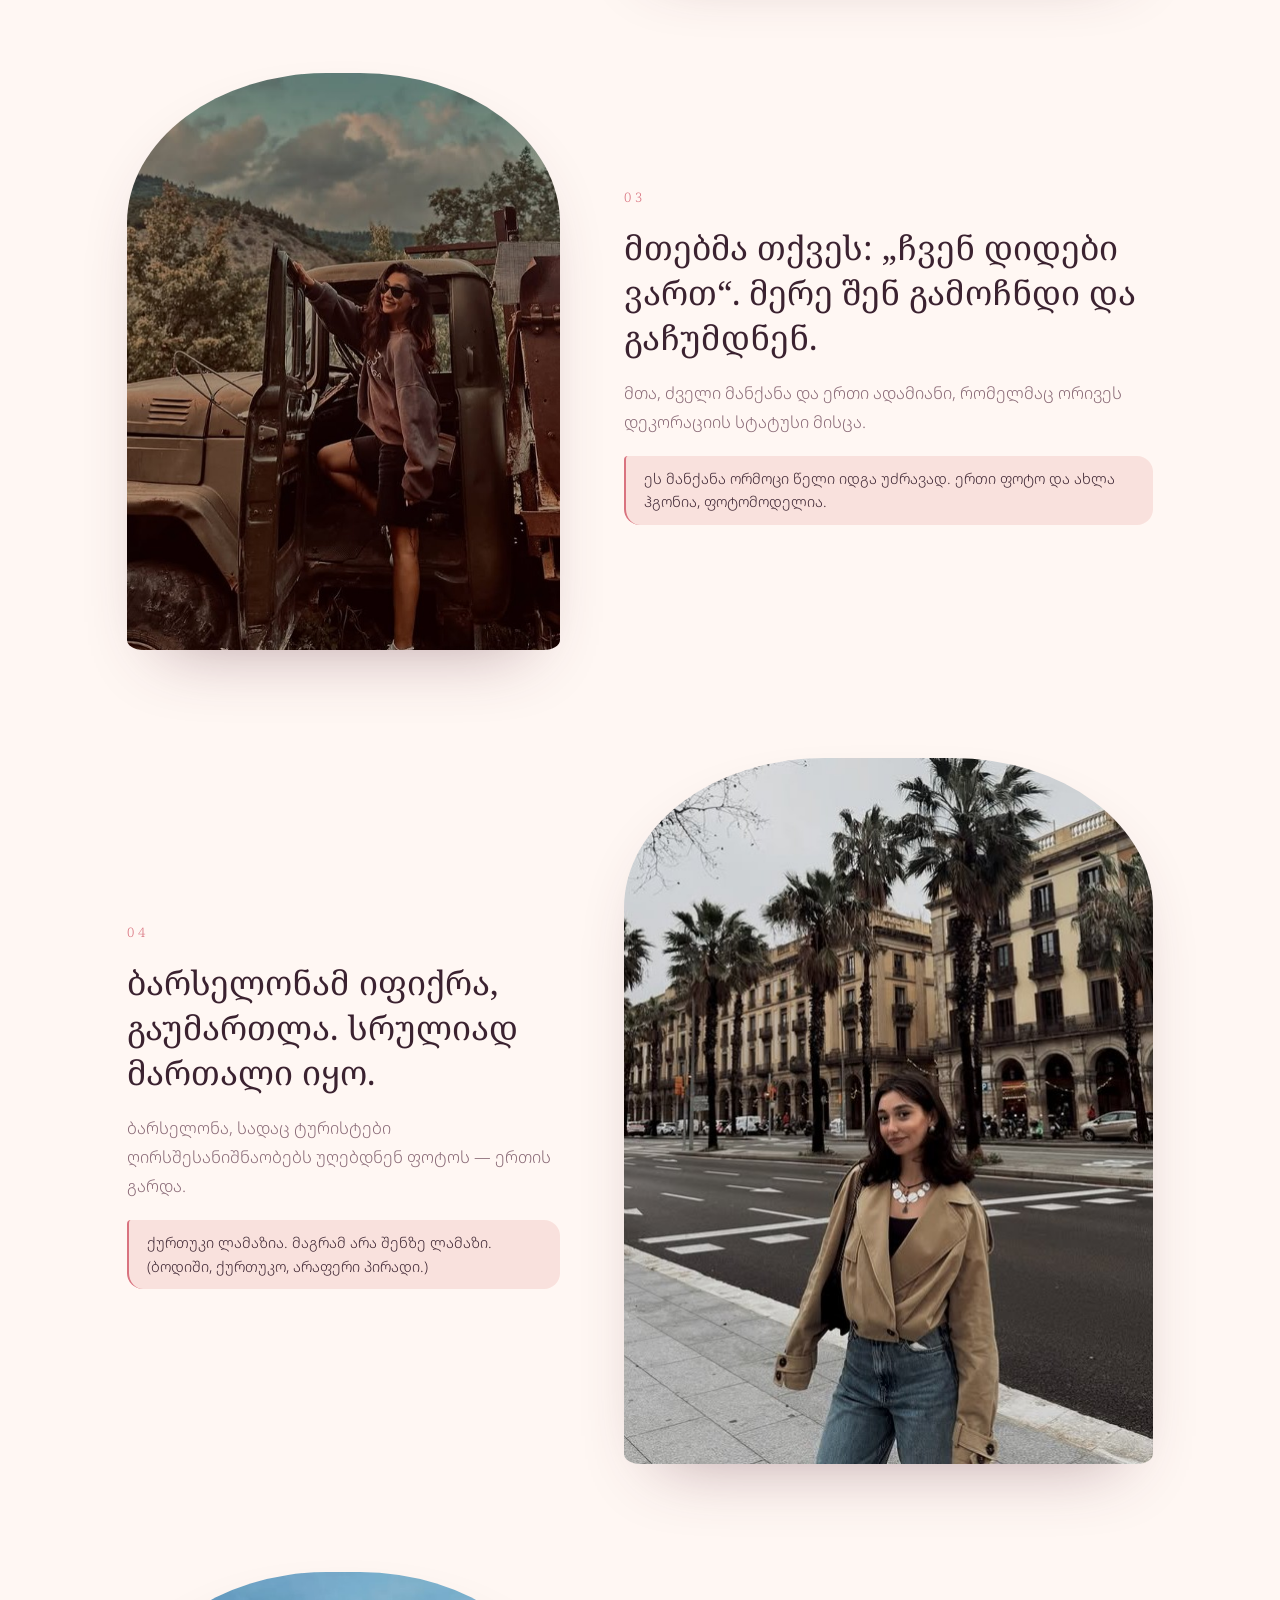
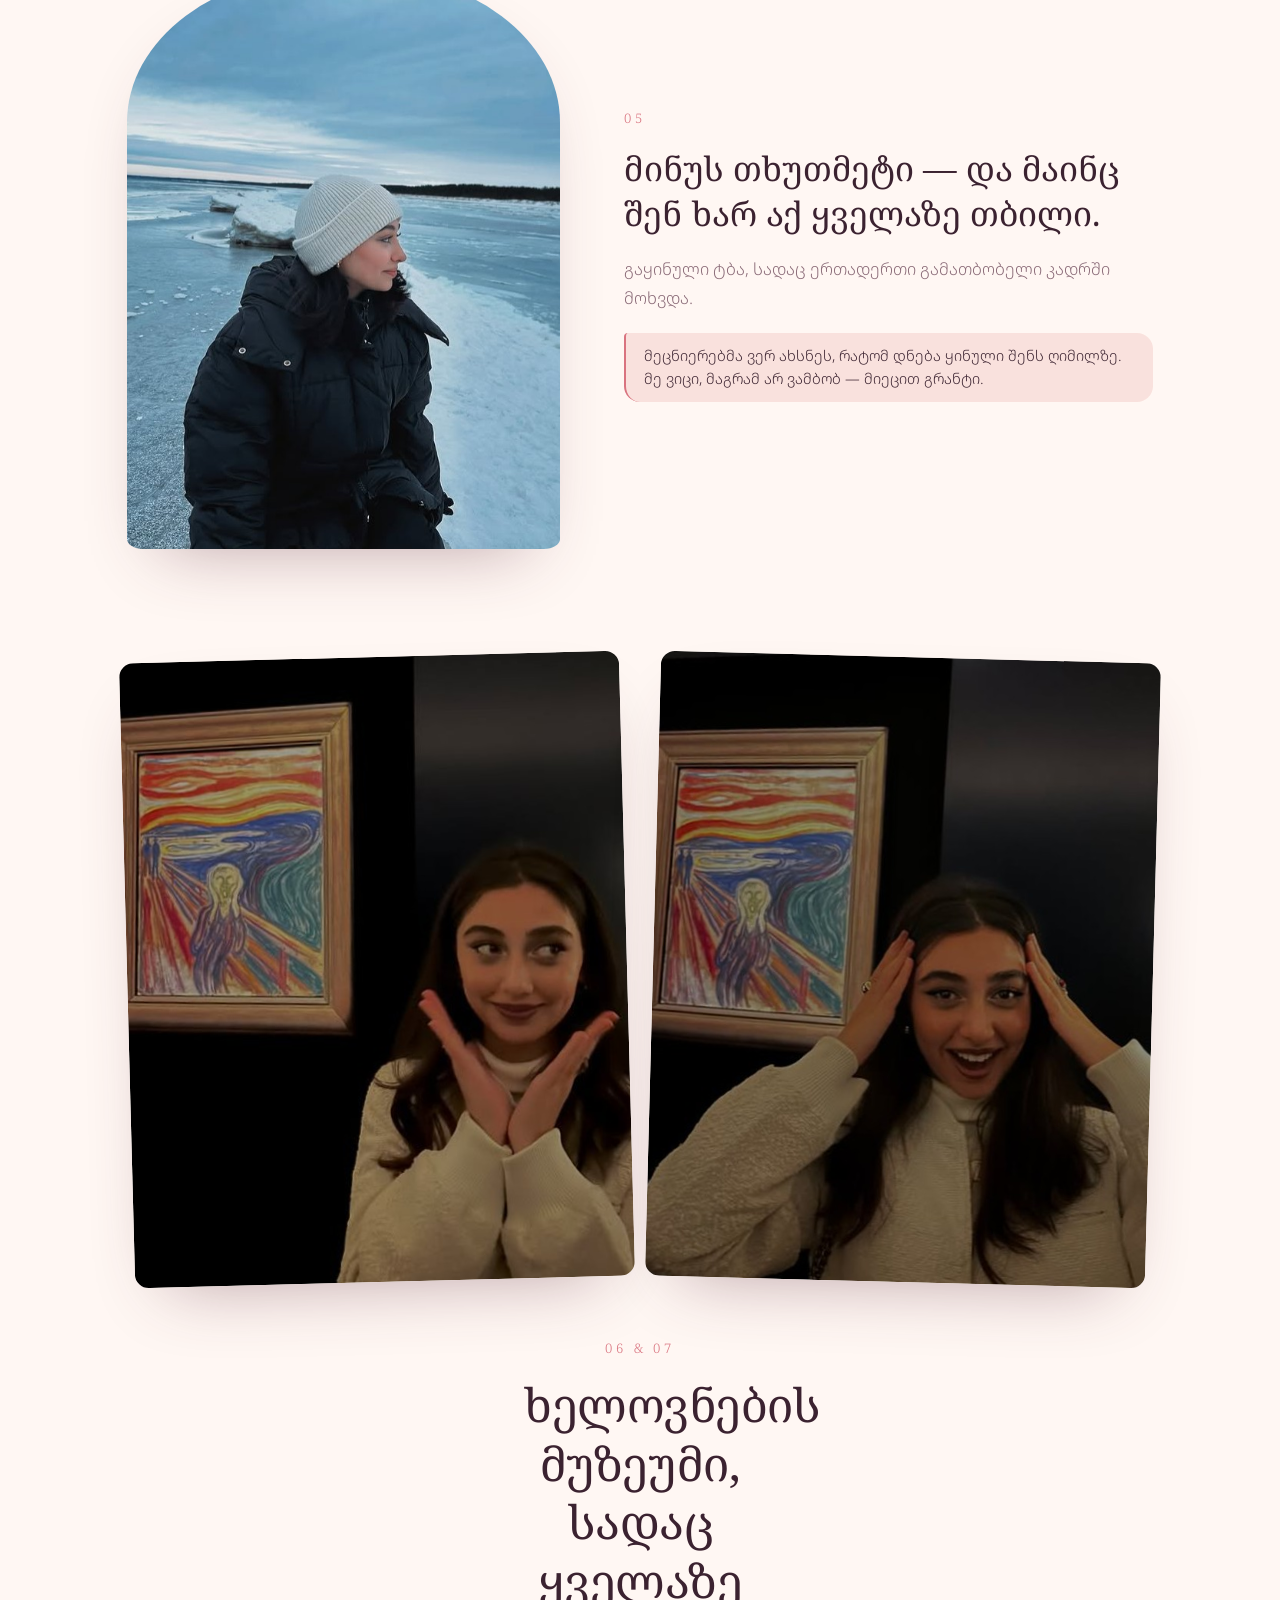
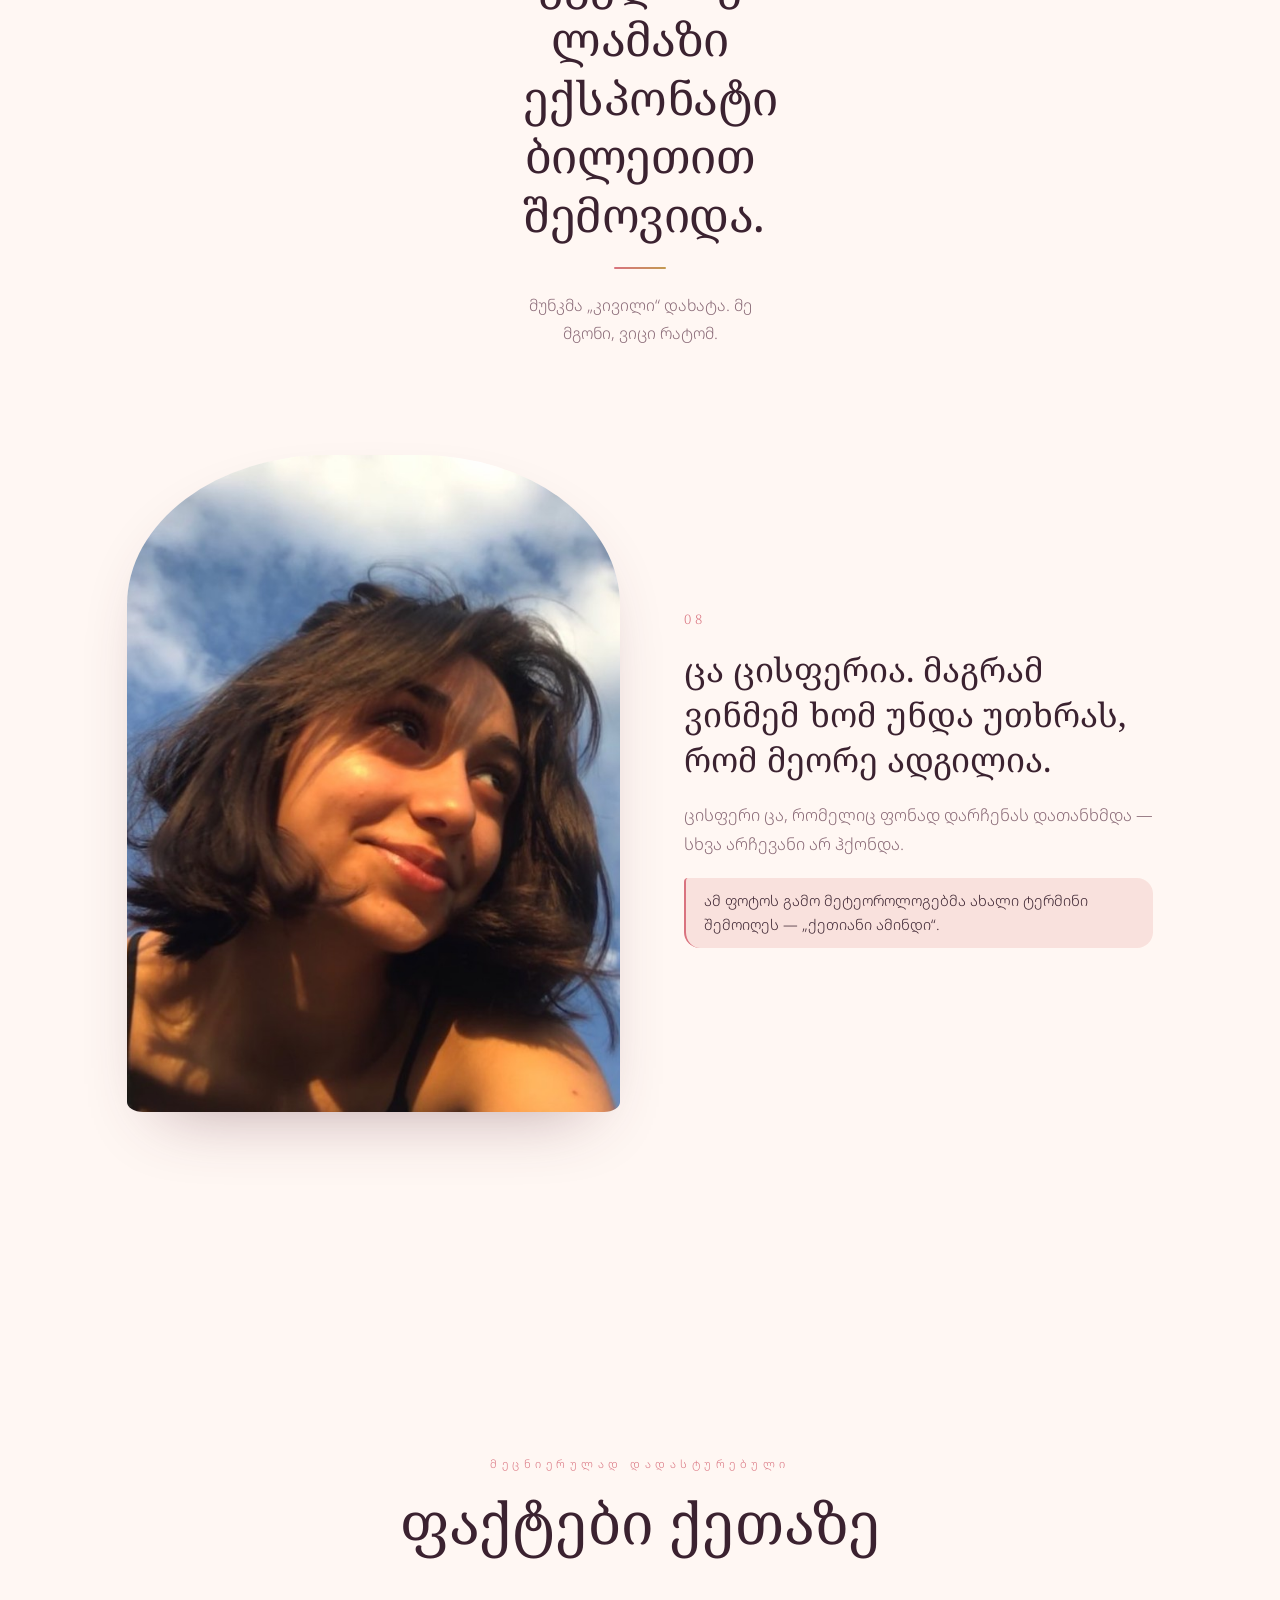
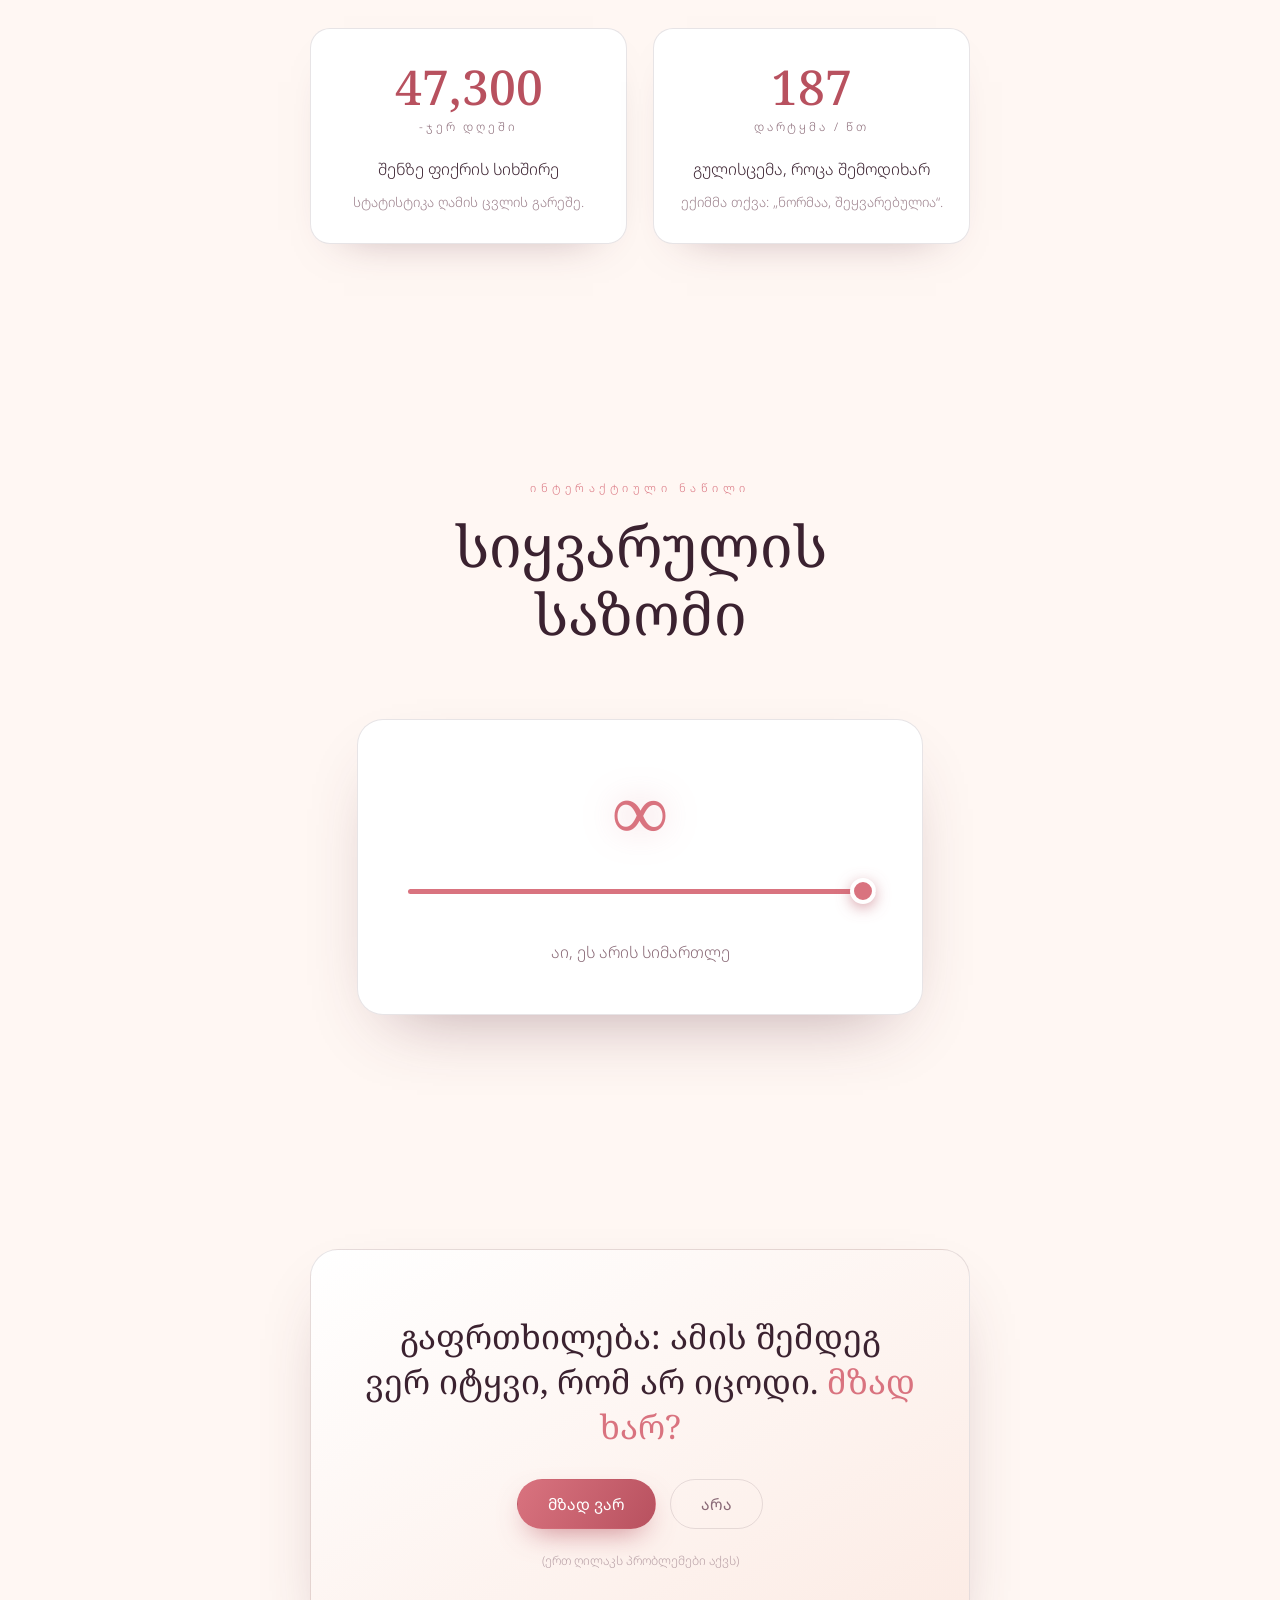
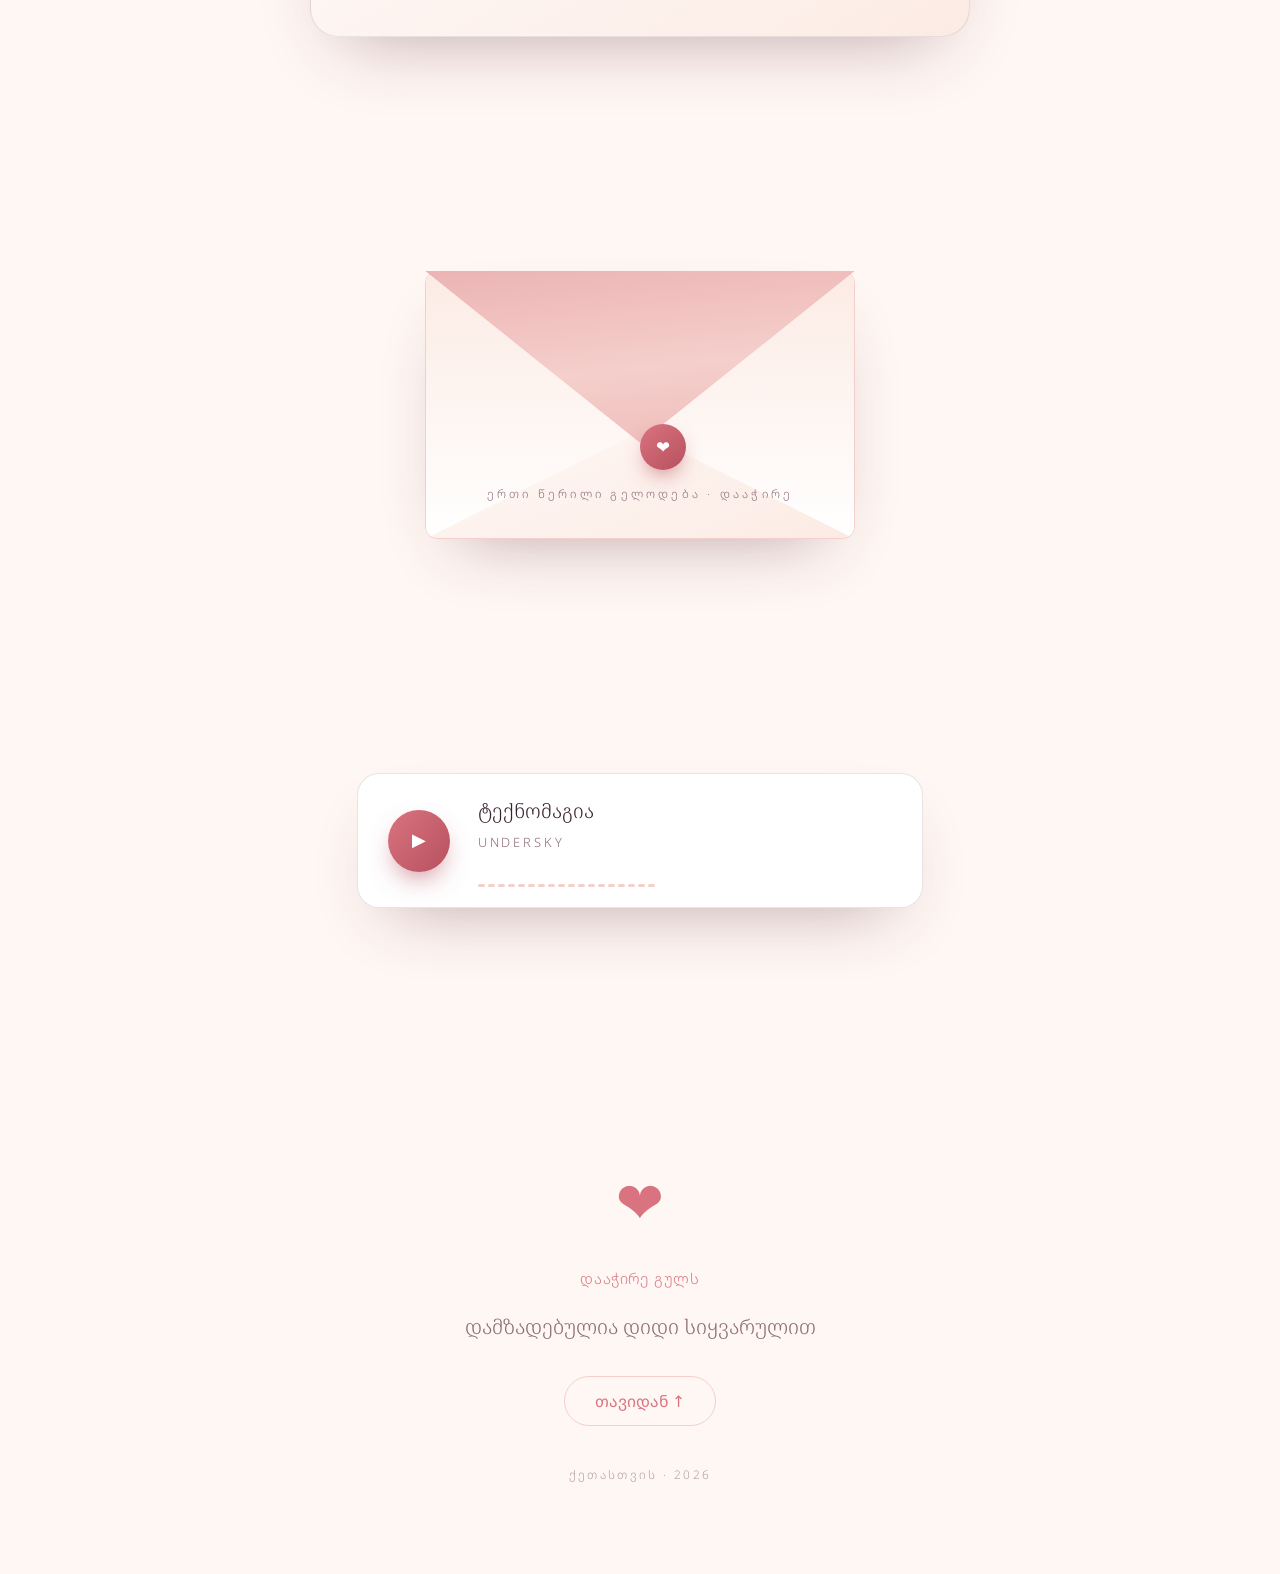
==== commit 61c19b2f: "ვარდისფერი კითხვა ბარათიდან გადმოდიოდა ტელეფონზე - em-ზე white-space:nowrap იყო, რაც გრძელ ტექსტს გა" ====
--- a/upload/index.html
+++ b/upload/index.html
@@ -9,7 +9,7 @@
 <link rel="preconnect" href="https://fonts.googleapis.com">
 <link rel="preconnect" href="https://fonts.gstatic.com" crossorigin>
 <link href="https://fonts.googleapis.com/css2?family=Noto+Serif+Georgian:wght@300;400;500;600;700&family=Noto+Sans+Georgian:wght@300;400;500;600&display=swap" rel="stylesheet">
-<link rel="stylesheet" href="style.css?v=8">
+<link rel="stylesheet" href="style.css?v=9">
 <script>document.documentElement.classList.add("js")</script>
 </head>
 <body>
@@ -289,6 +289,6 @@
 <audio id="audio" loop preload="auto" src="music/technomagia.mp3"></audio>
 <div id="ytHost" class="yt-host" aria-hidden="true"></div>
 
-<script src="app.js?v=8"></script>
+<script src="app.js?v=9"></script>
 </body>
 </html>
--- a/upload/style.css
+++ b/upload/style.css
@@ -450,7 +450,8 @@
   font-family:var(--serif);font-weight:400;
   font-size:clamp(1.35rem,4vw,2.1rem);line-height:1.34;margin:0 0 30px;
 }
-.ask__card h2 em{font-style:normal;color:var(--rose);white-space:nowrap}
+.ask__card h2{overflow-wrap:break-word}
+.ask__card h2 em{font-style:normal;color:var(--rose)}
 .ask__card p{color:var(--ink-soft);margin:0 0 24px;font-size:1.02rem;line-height:1.7}
 .ask__btns{display:flex;gap:14px;justify-content:center;flex-wrap:wrap;position:relative}
 .ask__btns--three{gap:10px}
@@ -796,6 +797,9 @@
   .marquee__row img{height:132px;width:104px}
   .marquee__row figure{width:104px}
   .diptych__pics{grid-template-columns:1fr}
+  /* სამი პასუხი 2+1-ად ეშლებოდა — ახლა სამი სუფთა რიგია */
+  .ask__btns--three{flex-direction:column;align-items:stretch;gap:12px}
+  .ask__btns--three .btn{width:100%}
   .player{flex-direction:column;text-align:center}
   .viz{justify-content:center}
   .topbar__mark{display:none}
